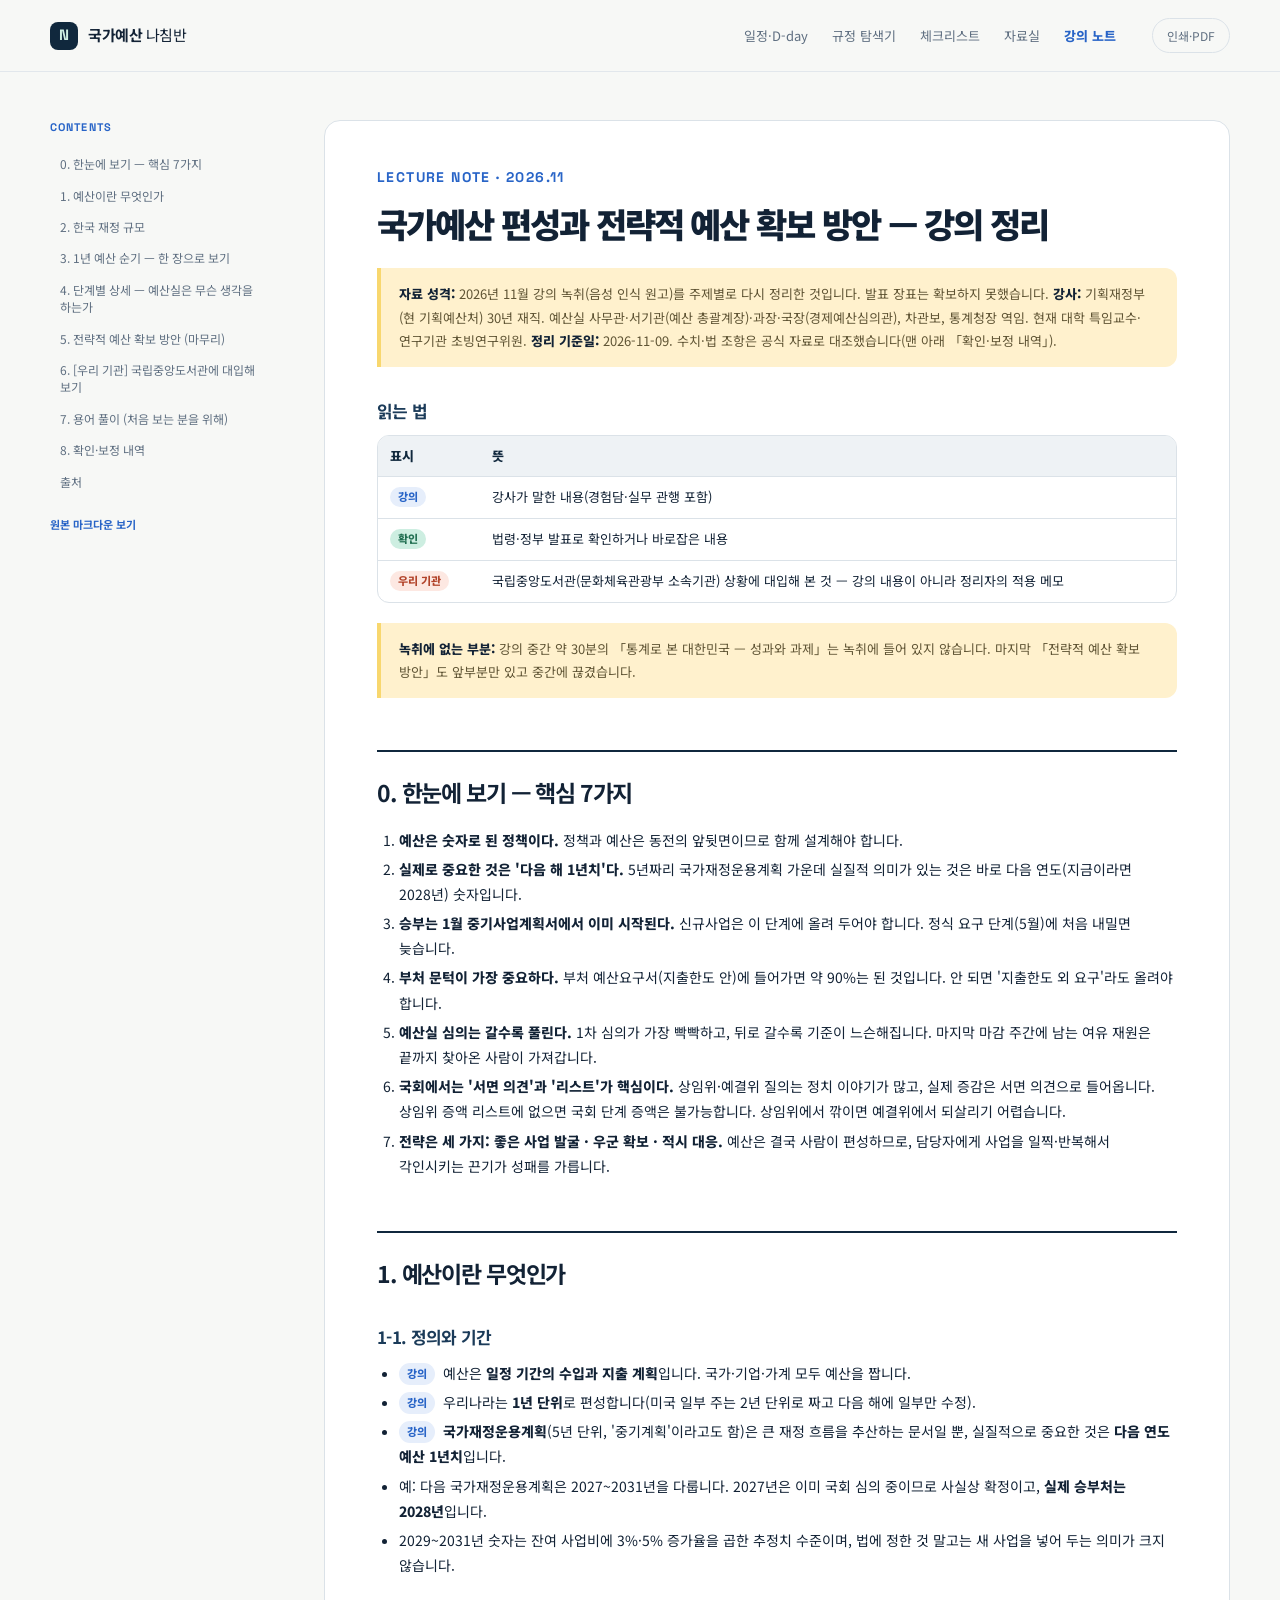
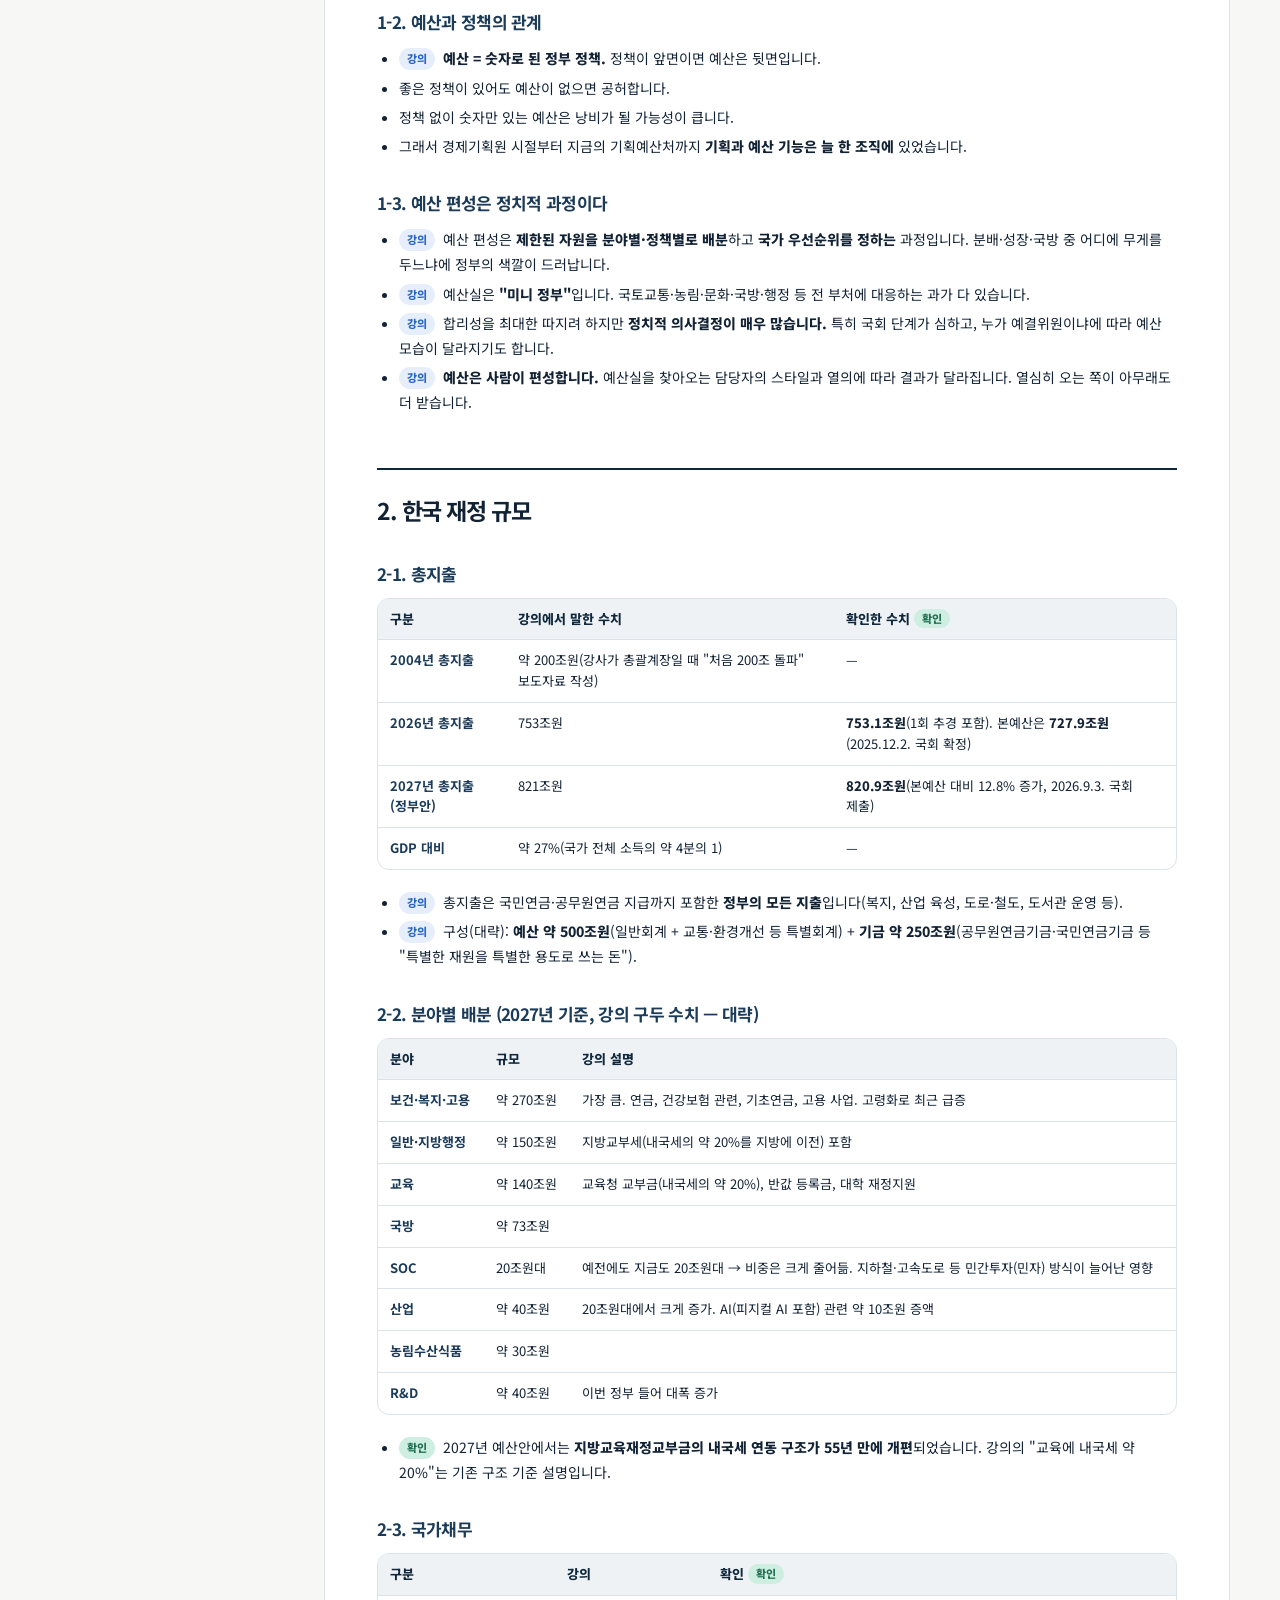
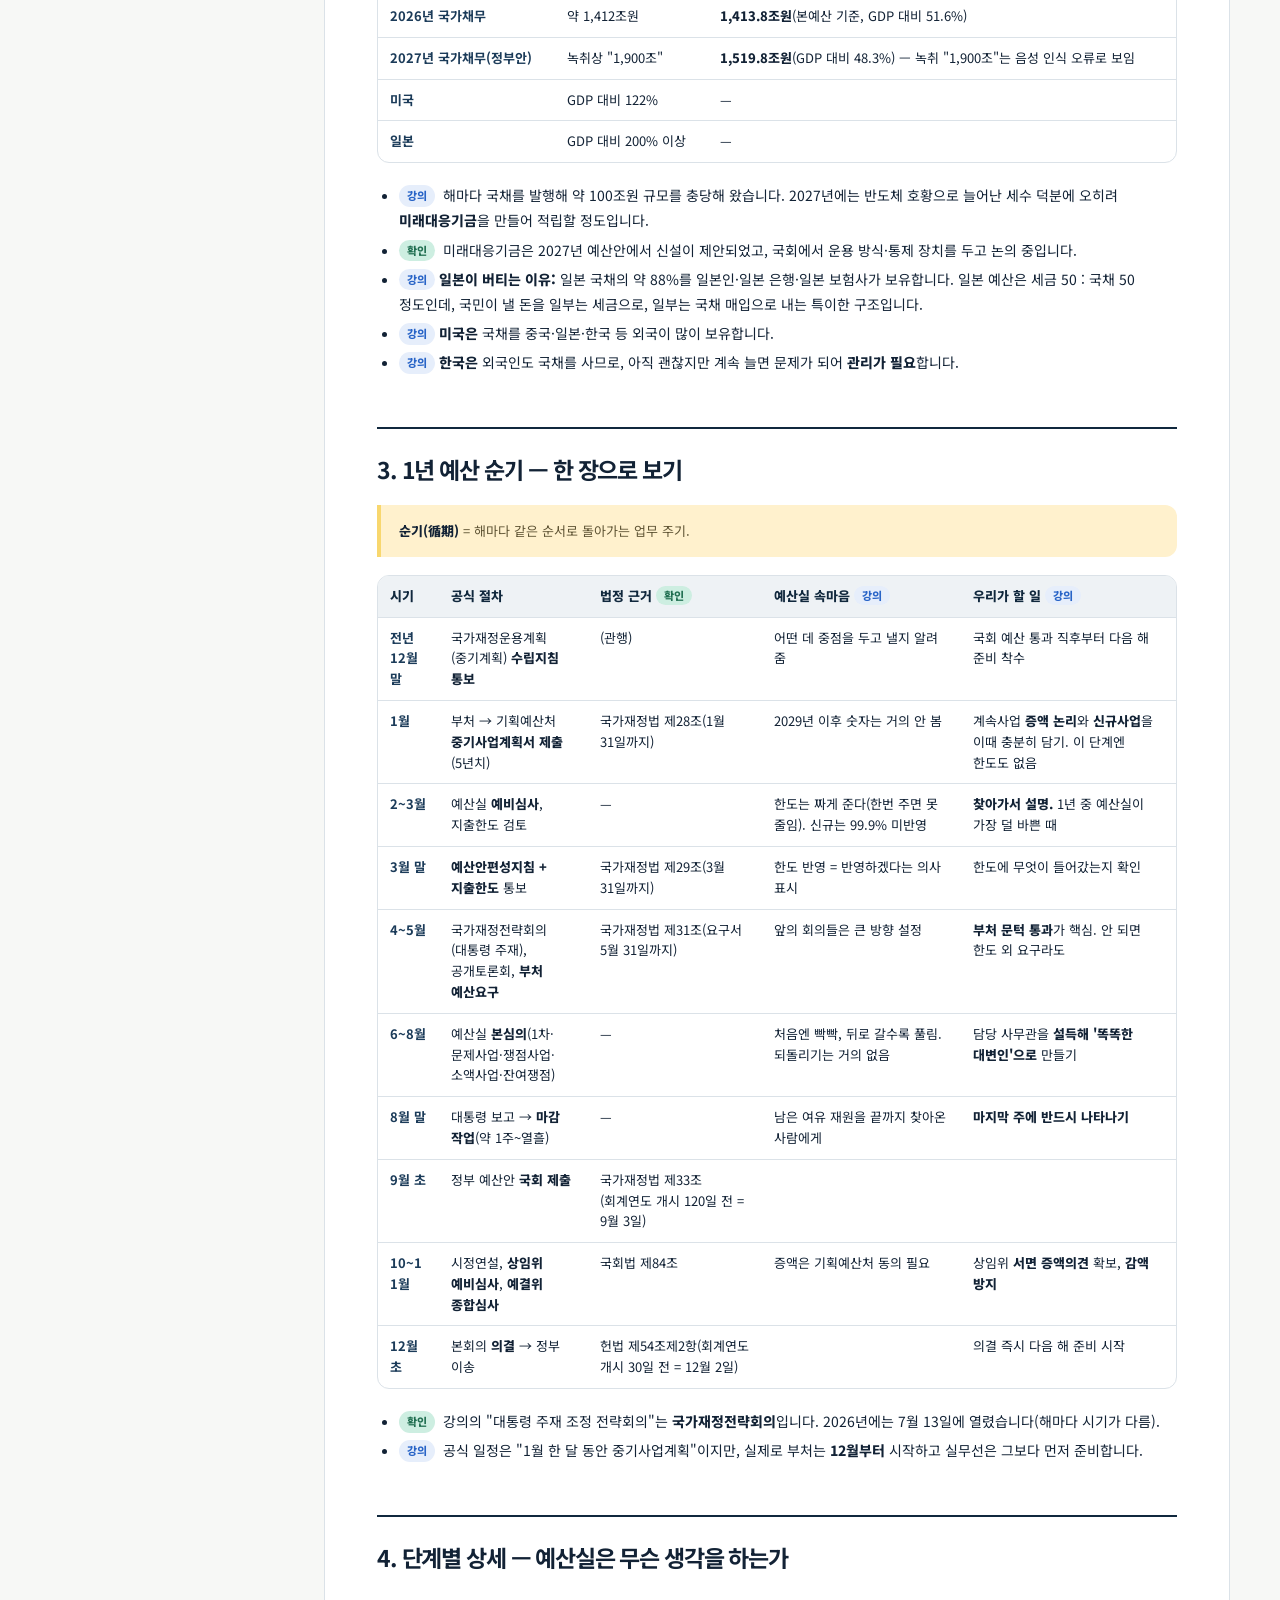
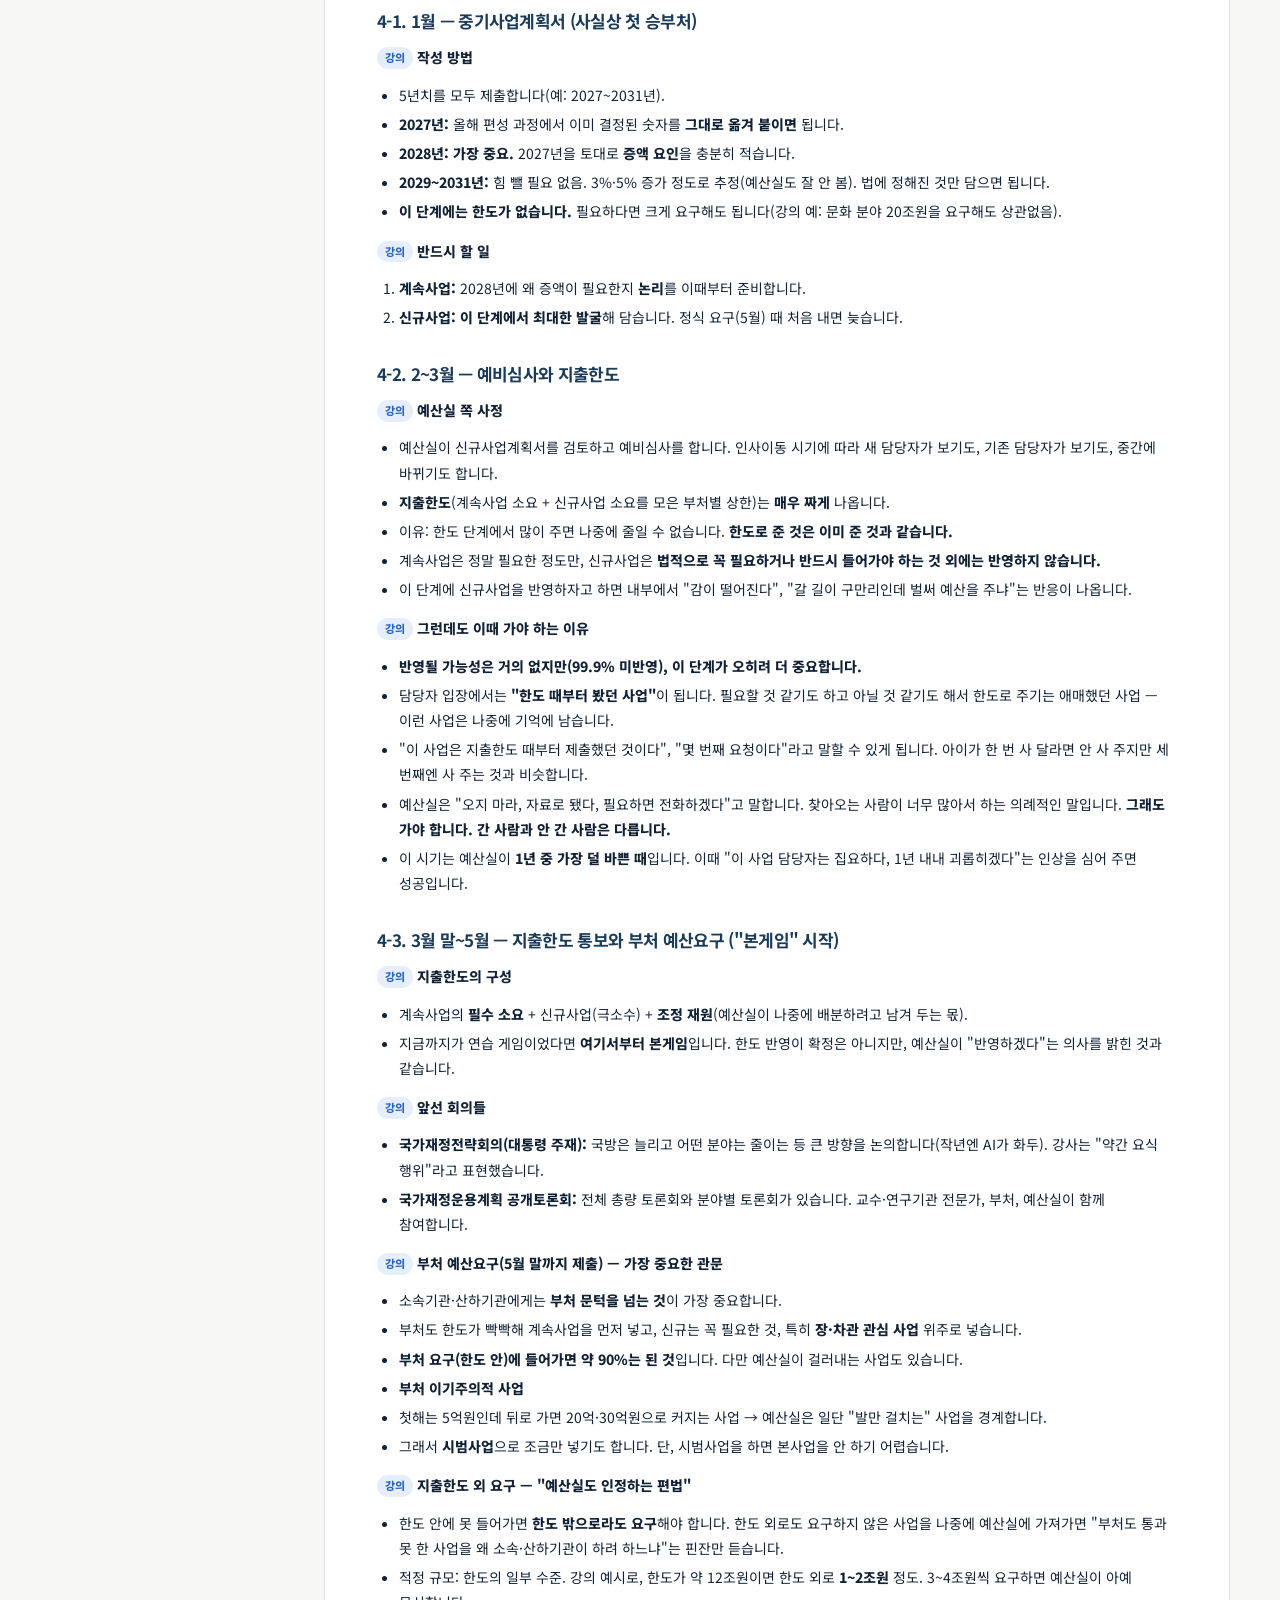
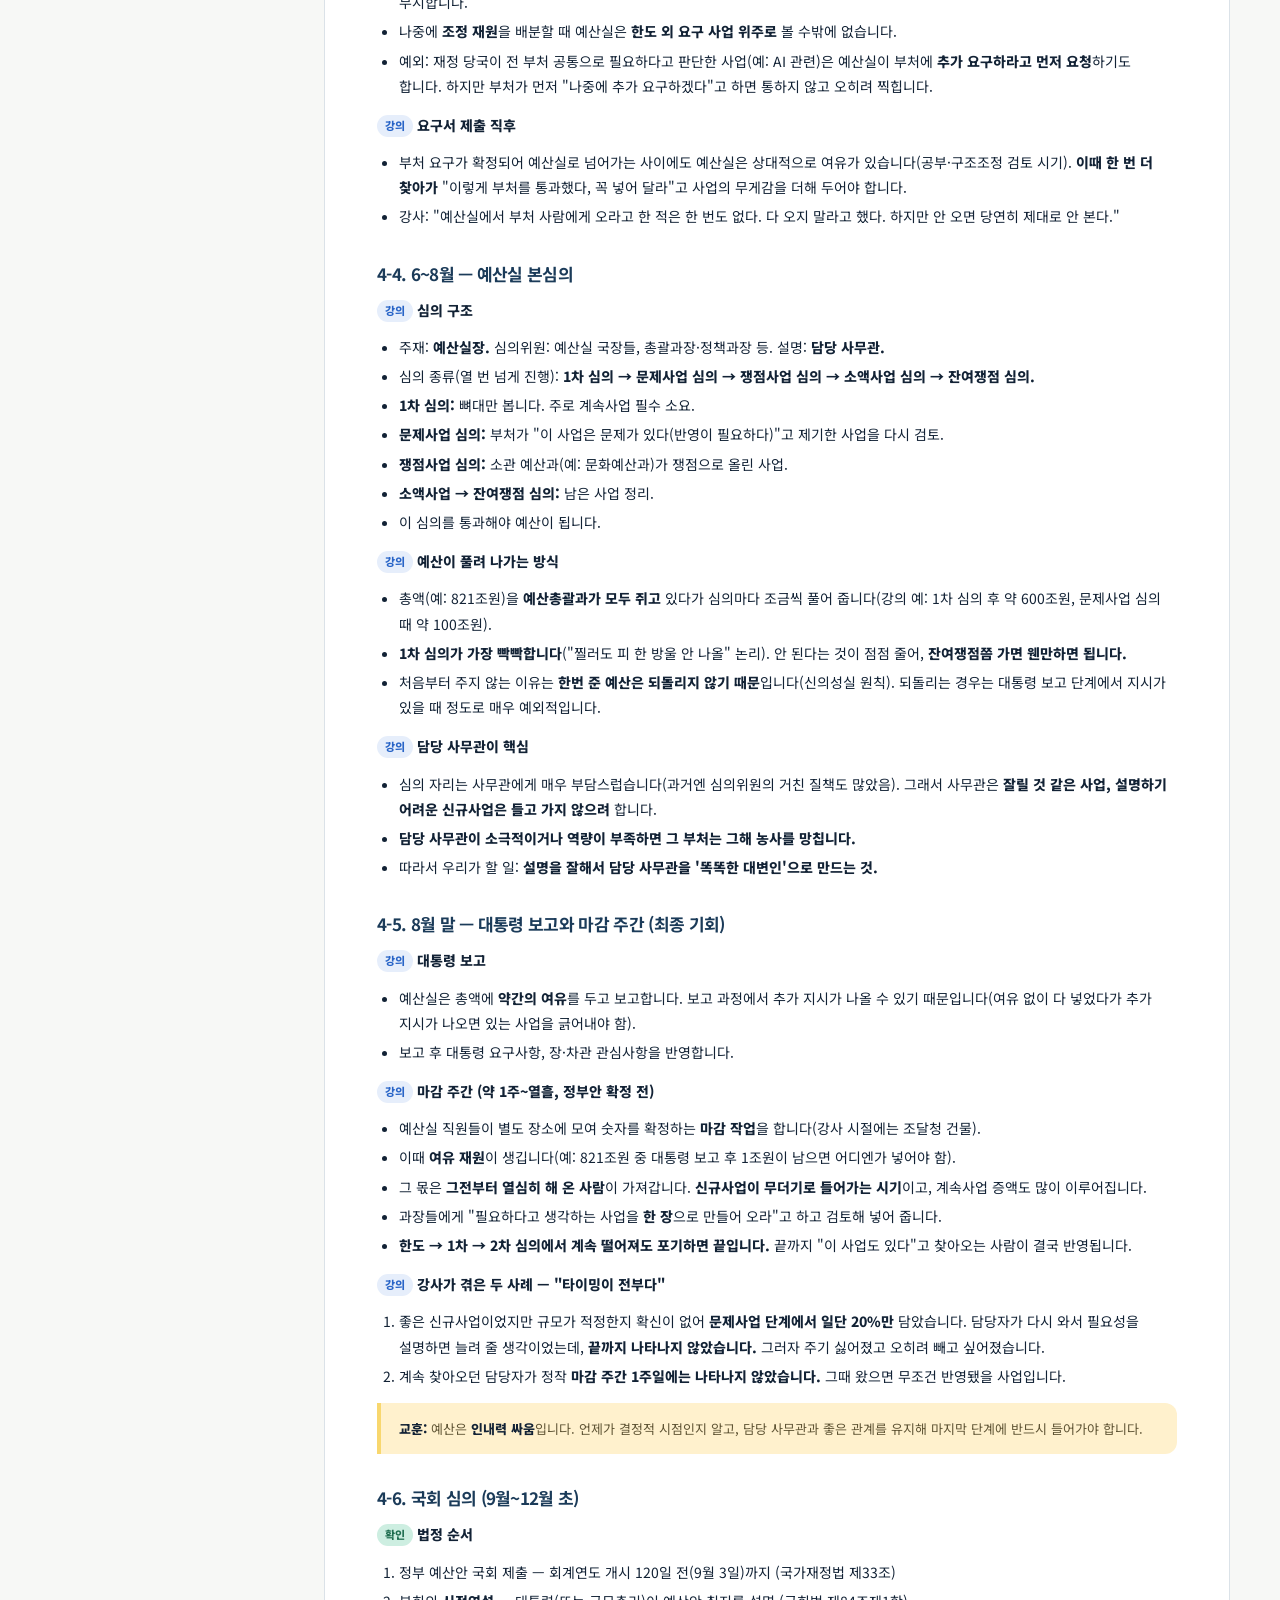
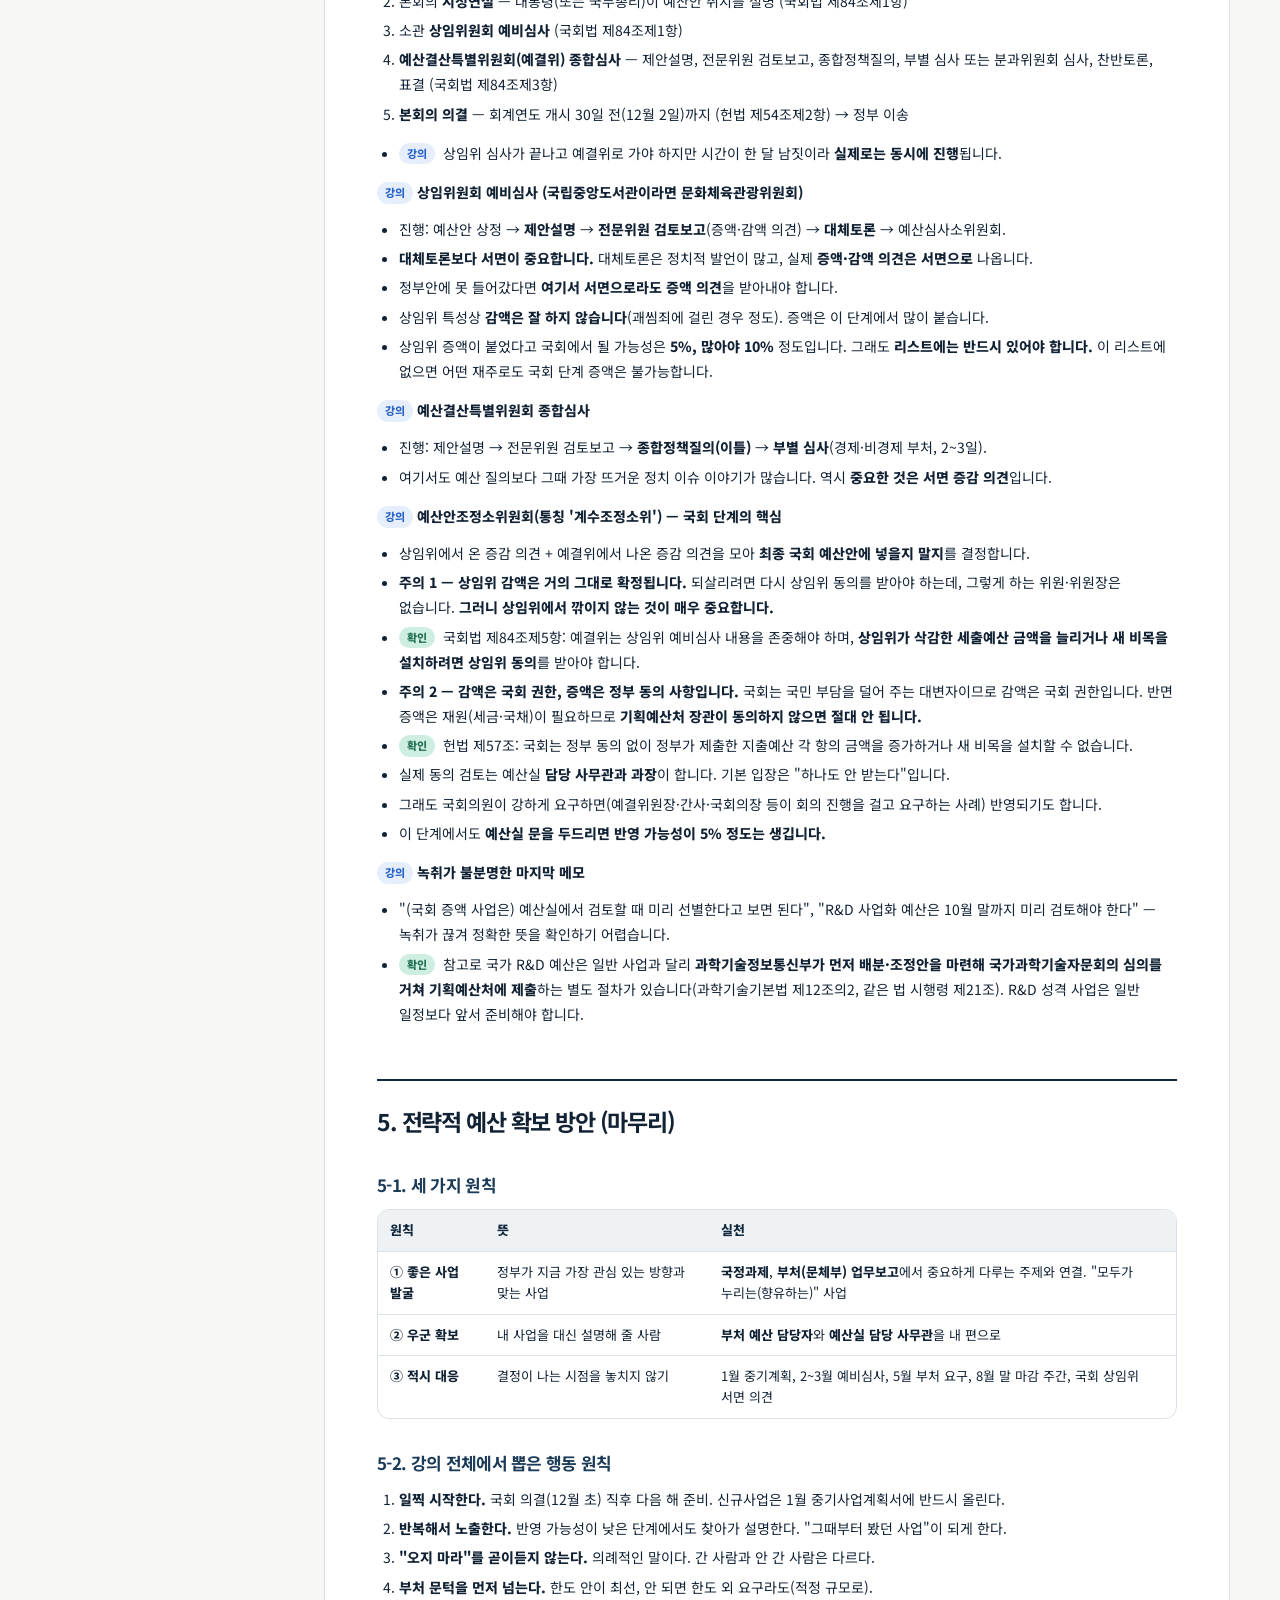
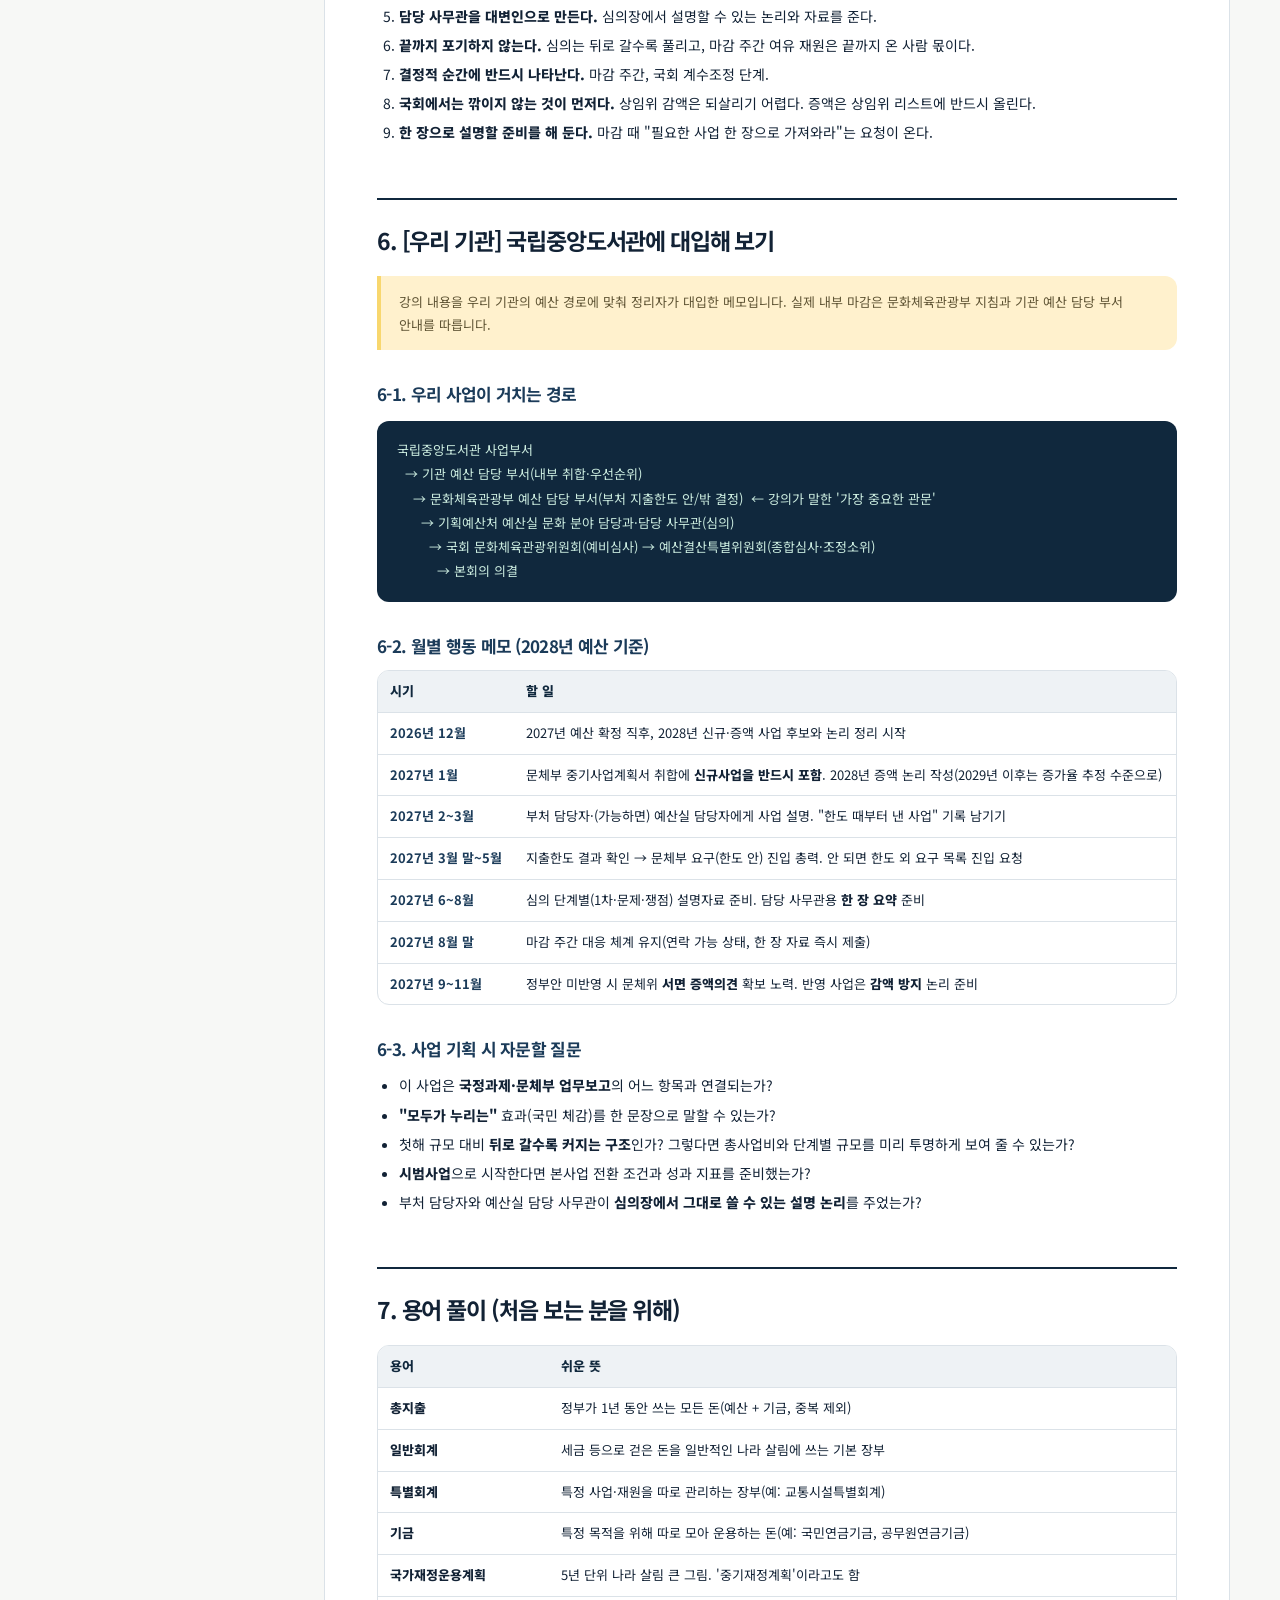
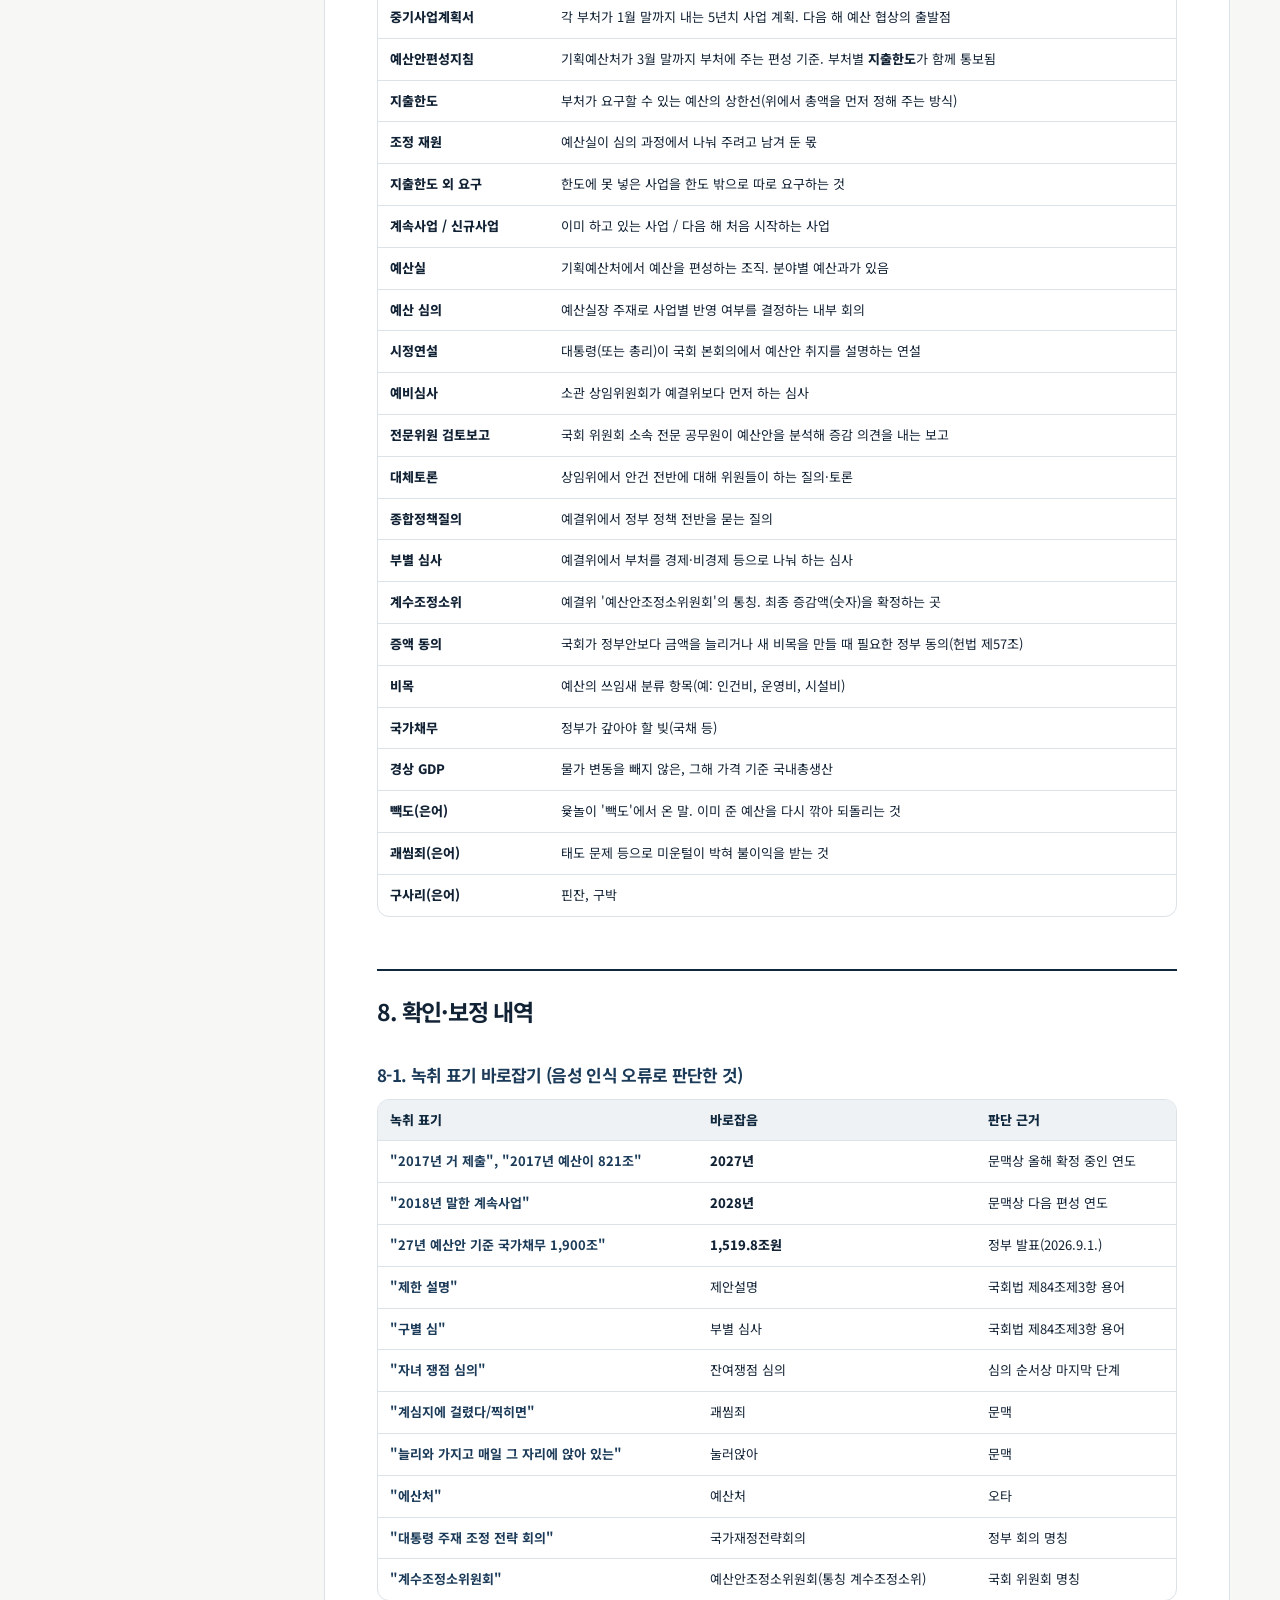
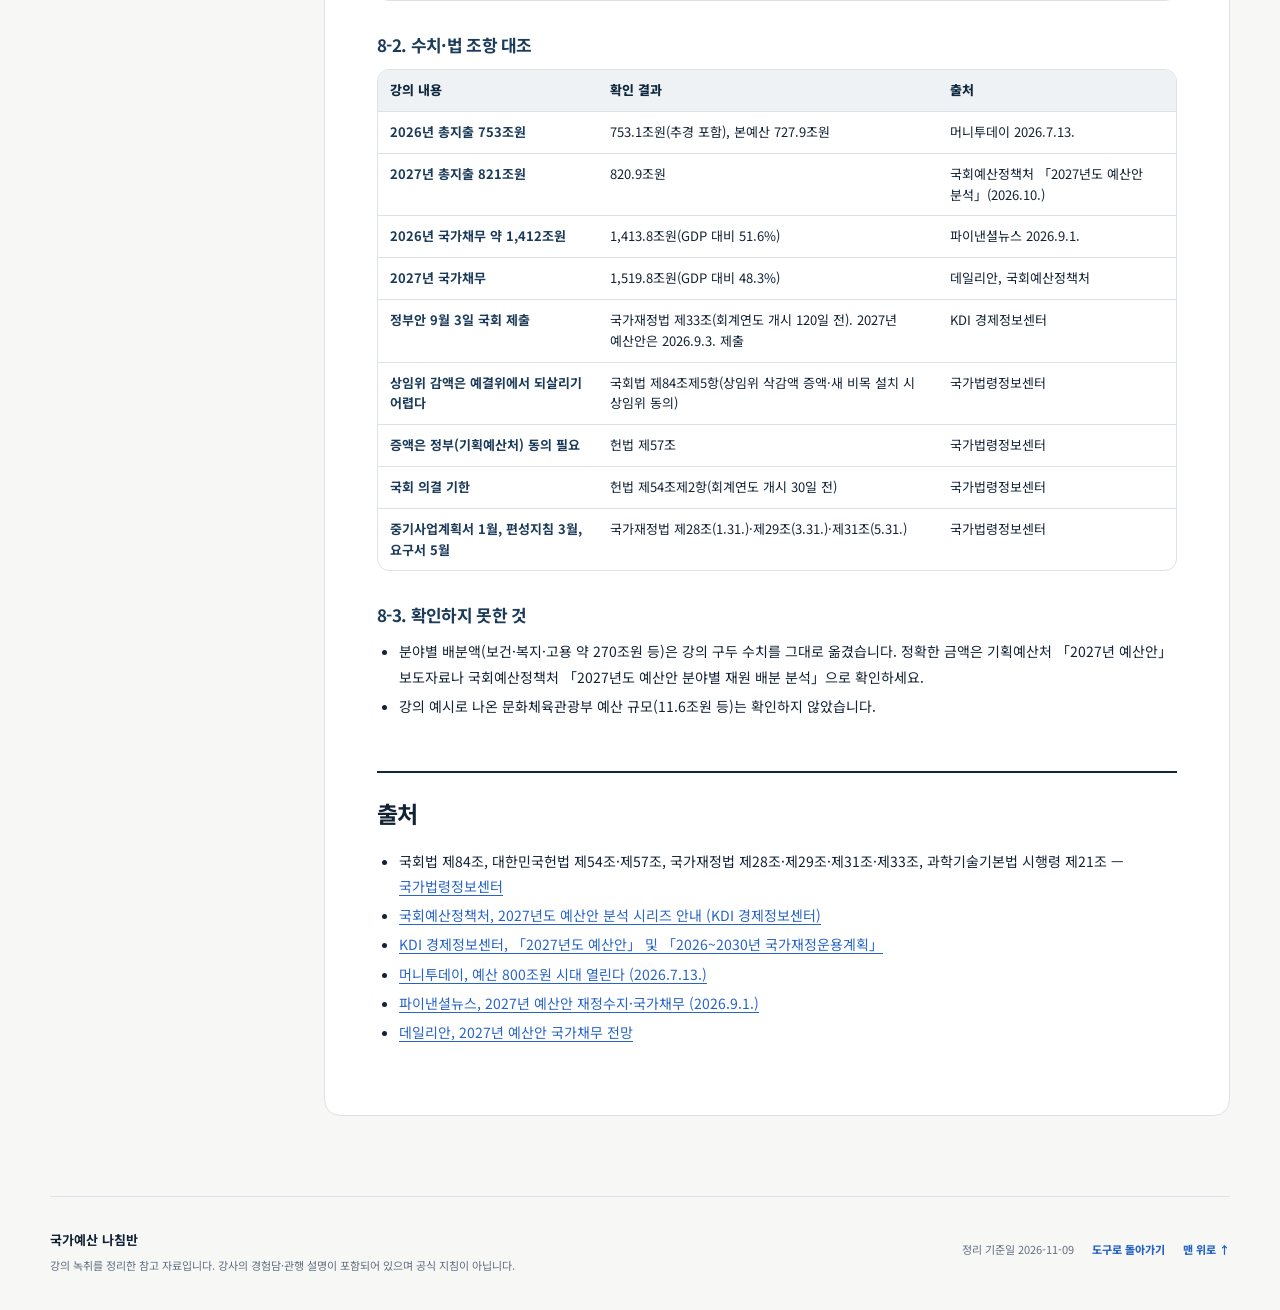
==== lecture.html @ ab5c7911 "강의 노트 추가: 국가예산 편성과 전략적 예산 확보 방안 (2026.11.) - docs/lectures/2026-11-budget-strategy.md: 강의 녹취를 주제별로 정" ====
<!doctype html>
<html lang="ko">
  <head>
    <meta charset="UTF-8" />
    <meta name="viewport" content="width=device-width, initial-scale=1.0" />
    <meta name="description" content="강의 정리 — 국가예산 편성과 전략적 예산 확보 방안 (국가예산 나침반)" />
    <title>강의 노트 · 국가예산 편성과 전략적 예산 확보 방안 — 국가예산 나침반</title>
    <link rel="preconnect" href="https://fonts.googleapis.com" />
    <link rel="preconnect" href="https://fonts.gstatic.com" crossorigin />
    <link rel="stylesheet" href="https://fonts.googleapis.com/css2?family=Noto+Sans+KR:wght@400;500;700;800;900&family=Space+Grotesk:wght@500;700&display=swap" />
    <link rel="stylesheet" href="styles.css" />
  </head>
  <body class="lecture-page">
    <span id="top"></span>
    <a class="skip-link" href="#main">본문 바로가기</a>
    <header class="topbar">
      <a class="brand" href="index.html" aria-label="국가예산 나침반 처음으로"><span class="brand-mark" aria-hidden="true">N</span><span><strong>국가예산</strong> 나침반</span></a>
      <nav class="topnav" aria-label="주요 메뉴">
        <a href="index.html#calendar">일정·D-day</a>
        <a href="index.html#finder">규정 탐색기</a>
        <a href="index.html#checklist-section">체크리스트</a>
        <a href="index.html#library">자료실</a>
        <a href="lecture.html" aria-current="page">강의 노트</a>
      </nav>
      <button class="ghost-button" type="button" onclick="window.print()">인쇄·PDF</button>
    </header>

    <main id="main" class="section-shell lecture-layout">
      <aside class="lecture-toc" aria-label="목차">
        <p class="eyebrow">CONTENTS</p>
        <div class="toc">
<ul>
<li><a href="#0-7">0. 한눈에 보기 — 핵심 7가지</a></li>
<li><a href="#1">1. 예산이란 무엇인가</a></li>
<li><a href="#2">2. 한국 재정 규모</a></li>
<li><a href="#3-1">3. 1년 예산 순기 — 한 장으로 보기</a></li>
<li><a href="#4">4. 단계별 상세 — 예산실은 무슨 생각을 하는가</a></li>
<li><a href="#5">5. 전략적 예산 확보 방안 (마무리)</a></li>
<li><a href="#6">6. [우리 기관] 국립중앙도서관에 대입해 보기</a></li>
<li><a href="#7">7. 용어 풀이 (처음 보는 분을 위해)</a></li>
<li><a href="#8">8. 확인·보정 내역</a></li>
<li><a href="#_3">출처</a></li>
</ul>
</div>

        <a class="text-link" href="docs/lectures/2026-11-budget-strategy.md">원본 마크다운 보기</a>
      </aside>
      <article class="lecture-body">
        <p class="eyebrow">LECTURE NOTE · 2026.11</p>
        <h1 id="_1">국가예산 편성과 전략적 예산 확보 방안 — 강의 정리</h1>
<blockquote>
<p><strong>자료 성격:</strong> 2026년 11월 강의 녹취(음성 인식 원고)를 주제별로 다시 정리한 것입니다. 발표 장표는 확보하지 못했습니다.
<strong>강사:</strong> 기획재정부(현 기획예산처) 30년 재직. 예산실 사무관·서기관(예산 총괄계장)·과장·국장(경제예산심의관), 차관보, 통계청장 역임. 현재 대학 특임교수·연구기관 초빙연구위원.
<strong>정리 기준일:</strong> 2026-11-09. 수치·법 조항은 공식 자료로 대조했습니다(맨 아래 「확인·보정 내역」).</p>
</blockquote>
<h3 id="_2">읽는 법</h3>
<div class="table-wrap"><table>
<thead>
<tr>
<th>표시</th>
<th>뜻</th>
</tr>
</thead>
<tbody>
<tr>
<td><span class="badge b-lec">강의</span></td>
<td>강사가 말한 내용(경험담·실무 관행 포함)</td>
</tr>
<tr>
<td><span class="badge b-chk">확인</span></td>
<td>법령·정부 발표로 확인하거나 바로잡은 내용</td>
</tr>
<tr>
<td><span class="badge b-org">우리 기관</span></td>
<td>국립중앙도서관(문화체육관광부 소속기관) 상황에 대입해 본 것 — 강의 내용이 아니라 정리자의 적용 메모</td>
</tr>
</tbody>
</table></div>
<blockquote>
<p><strong>녹취에 없는 부분:</strong> 강의 중간 약 30분의 「통계로 본 대한민국 — 성과와 과제」는 녹취에 들어 있지 않습니다. 마지막 「전략적 예산 확보 방안」도 앞부분만 있고 중간에 끊겼습니다.</p>
</blockquote>
<hr />
<h2 id="0-7">0. 한눈에 보기 — 핵심 7가지</h2>
<ol>
<li><strong>예산은 숫자로 된 정책이다.</strong> 정책과 예산은 동전의 앞뒷면이므로 함께 설계해야 합니다.</li>
<li><strong>실제로 중요한 것은 '다음 해 1년치'다.</strong> 5년짜리 국가재정운용계획 가운데 실질적 의미가 있는 것은 바로 다음 연도(지금이라면 2028년) 숫자입니다.</li>
<li><strong>승부는 1월 중기사업계획서에서 이미 시작된다.</strong> 신규사업은 이 단계에 올려 두어야 합니다. 정식 요구 단계(5월)에 처음 내밀면 늦습니다.</li>
<li><strong>부처 문턱이 가장 중요하다.</strong> 부처 예산요구서(지출한도 안)에 들어가면 약 90%는 된 것입니다. 안 되면 '지출한도 외 요구'라도 올려야 합니다.</li>
<li><strong>예산실 심의는 갈수록 풀린다.</strong> 1차 심의가 가장 빡빡하고, 뒤로 갈수록 기준이 느슨해집니다. 마지막 마감 주간에 남는 여유 재원은 끝까지 찾아온 사람이 가져갑니다.</li>
<li><strong>국회에서는 '서면 의견'과 '리스트'가 핵심이다.</strong> 상임위·예결위 질의는 정치 이야기가 많고, 실제 증감은 서면 의견으로 들어옵니다. 상임위 증액 리스트에 없으면 국회 단계 증액은 불가능합니다. 상임위에서 깎이면 예결위에서 되살리기 어렵습니다.</li>
<li><strong>전략은 세 가지: 좋은 사업 발굴 · 우군 확보 · 적시 대응.</strong> 예산은 결국 사람이 편성하므로, 담당자에게 사업을 일찍·반복해서 각인시키는 끈기가 성패를 가릅니다.</li>
</ol>
<hr />
<h2 id="1">1. 예산이란 무엇인가</h2>
<h3 id="1-1">1-1. 정의와 기간</h3>
<ul>
<li><span class="badge b-lec">강의</span> 예산은 <strong>일정 기간의 수입과 지출 계획</strong>입니다. 국가·기업·가계 모두 예산을 짭니다.</li>
<li><span class="badge b-lec">강의</span> 우리나라는 <strong>1년 단위</strong>로 편성합니다(미국 일부 주는 2년 단위로 짜고 다음 해에 일부만 수정).</li>
<li><span class="badge b-lec">강의</span> <strong>국가재정운용계획</strong>(5년 단위, '중기계획'이라고도 함)은 큰 재정 흐름을 추산하는 문서일 뿐, 실질적으로 중요한 것은 <strong>다음 연도 예산 1년치</strong>입니다.</li>
<li>예: 다음 국가재정운용계획은 2027~2031년을 다룹니다. 2027년은 이미 국회 심의 중이므로 사실상 확정이고, <strong>실제 승부처는 2028년</strong>입니다.</li>
<li>2029~2031년 숫자는 잔여 사업비에 3%·5% 증가율을 곱한 추정치 수준이며, 법에 정한 것 말고는 새 사업을 넣어 두는 의미가 크지 않습니다.</li>
</ul>
<h3 id="1-2">1-2. 예산과 정책의 관계</h3>
<ul>
<li><span class="badge b-lec">강의</span> <strong>예산 = 숫자로 된 정부 정책.</strong> 정책이 앞면이면 예산은 뒷면입니다.</li>
<li>좋은 정책이 있어도 예산이 없으면 공허합니다.</li>
<li>정책 없이 숫자만 있는 예산은 낭비가 될 가능성이 큽니다.</li>
<li>그래서 경제기획원 시절부터 지금의 기획예산처까지 <strong>기획과 예산 기능은 늘 한 조직에</strong> 있었습니다.</li>
</ul>
<h3 id="1-3">1-3. 예산 편성은 정치적 과정이다</h3>
<ul>
<li><span class="badge b-lec">강의</span> 예산 편성은 <strong>제한된 자원을 분야별·정책별로 배분</strong>하고 <strong>국가 우선순위를 정하는</strong> 과정입니다. 분배·성장·국방 중 어디에 무게를 두느냐에 정부의 색깔이 드러납니다.</li>
<li><span class="badge b-lec">강의</span> 예산실은 <strong>"미니 정부"</strong>입니다. 국토교통·농림·문화·국방·행정 등 전 부처에 대응하는 과가 다 있습니다.</li>
<li><span class="badge b-lec">강의</span> 합리성을 최대한 따지려 하지만 <strong>정치적 의사결정이 매우 많습니다.</strong> 특히 국회 단계가 심하고, 누가 예결위원이냐에 따라 예산 모습이 달라지기도 합니다.</li>
<li><span class="badge b-lec">강의</span> <strong>예산은 사람이 편성합니다.</strong> 예산실을 찾아오는 담당자의 스타일과 열의에 따라 결과가 달라집니다. 열심히 오는 쪽이 아무래도 더 받습니다.</li>
</ul>
<hr />
<h2 id="2">2. 한국 재정 규모</h2>
<h3 id="2-1">2-1. 총지출</h3>
<div class="table-wrap"><table>
<thead>
<tr>
<th>구분</th>
<th>강의에서 말한 수치</th>
<th>확인한 수치 <span class="badge b-chk">확인</span></th>
</tr>
</thead>
<tbody>
<tr>
<td>2004년 총지출</td>
<td>약 200조원(강사가 총괄계장일 때 "처음 200조 돌파" 보도자료 작성)</td>
<td>—</td>
</tr>
<tr>
<td>2026년 총지출</td>
<td>753조원</td>
<td><strong>753.1조원</strong>(1회 추경 포함). 본예산은 <strong>727.9조원</strong>(2025.12.2. 국회 확정)</td>
</tr>
<tr>
<td>2027년 총지출(정부안)</td>
<td>821조원</td>
<td><strong>820.9조원</strong>(본예산 대비 12.8% 증가, 2026.9.3. 국회 제출)</td>
</tr>
<tr>
<td>GDP 대비</td>
<td>약 27%(국가 전체 소득의 약 4분의 1)</td>
<td>—</td>
</tr>
</tbody>
</table></div>
<ul>
<li><span class="badge b-lec">강의</span> 총지출은 국민연금·공무원연금 지급까지 포함한 <strong>정부의 모든 지출</strong>입니다(복지, 산업 육성, 도로·철도, 도서관 운영 등).</li>
<li><span class="badge b-lec">강의</span> 구성(대략): <strong>예산 약 500조원</strong>(일반회계 + 교통·환경개선 등 특별회계) + <strong>기금 약 250조원</strong>(공무원연금기금·국민연금기금 등 "특별한 재원을 특별한 용도로 쓰는 돈").</li>
</ul>
<h3 id="2-2-2027">2-2. 분야별 배분 (2027년 기준, 강의 구두 수치 — 대략)</h3>
<div class="table-wrap"><table>
<thead>
<tr>
<th>분야</th>
<th>규모</th>
<th>강의 설명</th>
</tr>
</thead>
<tbody>
<tr>
<td>보건·복지·고용</td>
<td>약 270조원</td>
<td>가장 큼. 연금, 건강보험 관련, 기초연금, 고용 사업. 고령화로 최근 급증</td>
</tr>
<tr>
<td>일반·지방행정</td>
<td>약 150조원</td>
<td>지방교부세(내국세의 약 20%를 지방에 이전) 포함</td>
</tr>
<tr>
<td>교육</td>
<td>약 140조원</td>
<td>교육청 교부금(내국세의 약 20%), 반값 등록금, 대학 재정지원</td>
</tr>
<tr>
<td>국방</td>
<td>약 73조원</td>
<td></td>
</tr>
<tr>
<td>SOC</td>
<td>20조원대</td>
<td>예전에도 지금도 20조원대 → 비중은 크게 줄어듦. 지하철·고속도로 등 민간투자(민자) 방식이 늘어난 영향</td>
</tr>
<tr>
<td>산업</td>
<td>약 40조원</td>
<td>20조원대에서 크게 증가. AI(피지컬 AI 포함) 관련 약 10조원 증액</td>
</tr>
<tr>
<td>농림수산식품</td>
<td>약 30조원</td>
<td></td>
</tr>
<tr>
<td>R&amp;D</td>
<td>약 40조원</td>
<td>이번 정부 들어 대폭 증가</td>
</tr>
</tbody>
</table></div>
<ul>
<li><span class="badge b-chk">확인</span> 2027년 예산안에서는 <strong>지방교육재정교부금의 내국세 연동 구조가 55년 만에 개편</strong>되었습니다. 강의의 "교육에 내국세 약 20%"는 기존 구조 기준 설명입니다.</li>
</ul>
<h3 id="2-3">2-3. 국가채무</h3>
<div class="table-wrap"><table>
<thead>
<tr>
<th>구분</th>
<th>강의</th>
<th>확인 <span class="badge b-chk">확인</span></th>
</tr>
</thead>
<tbody>
<tr>
<td>2026년 국가채무</td>
<td>약 1,412조원</td>
<td><strong>1,413.8조원</strong>(본예산 기준, GDP 대비 51.6%)</td>
</tr>
<tr>
<td>2027년 국가채무(정부안)</td>
<td>녹취상 "1,900조"</td>
<td><strong>1,519.8조원</strong>(GDP 대비 48.3%) — 녹취 "1,900조"는 음성 인식 오류로 보임</td>
</tr>
<tr>
<td>미국</td>
<td>GDP 대비 122%</td>
<td>—</td>
</tr>
<tr>
<td>일본</td>
<td>GDP 대비 200% 이상</td>
<td>—</td>
</tr>
</tbody>
</table></div>
<ul>
<li><span class="badge b-lec">강의</span> 해마다 국채를 발행해 약 100조원 규모를 충당해 왔습니다. 2027년에는 반도체 호황으로 늘어난 세수 덕분에 오히려 <strong>미래대응기금</strong>을 만들어 적립할 정도입니다.</li>
<li><span class="badge b-chk">확인</span> 미래대응기금은 2027년 예산안에서 신설이 제안되었고, 국회에서 운용 방식·통제 장치를 두고 논의 중입니다.</li>
<li><span class="badge b-lec">강의</span><strong>일본이 버티는 이유:</strong> 일본 국채의 약 88%를 일본인·일본 은행·일본 보험사가 보유합니다. 일본 예산은 세금 50 : 국채 50 정도인데, 국민이 낼 돈을 일부는 세금으로, 일부는 국채 매입으로 내는 특이한 구조입니다.</li>
<li><span class="badge b-lec">강의</span><strong>미국은</strong> 국채를 중국·일본·한국 등 외국이 많이 보유합니다.</li>
<li><span class="badge b-lec">강의</span><strong>한국은</strong> 외국인도 국채를 사므로, 아직 괜찮지만 계속 늘면 문제가 되어 <strong>관리가 필요</strong>합니다.</li>
</ul>
<hr />
<h2 id="3-1">3. 1년 예산 순기 — 한 장으로 보기</h2>
<blockquote>
<p><strong>순기(循期)</strong> = 해마다 같은 순서로 돌아가는 업무 주기.</p>
</blockquote>
<div class="table-wrap"><table>
<thead>
<tr>
<th>시기</th>
<th>공식 절차</th>
<th>법정 근거 <span class="badge b-chk">확인</span></th>
<th>예산실 속마음 <span class="badge b-lec">강의</span></th>
<th>우리가 할 일 <span class="badge b-lec">강의</span></th>
</tr>
</thead>
<tbody>
<tr>
<td>전년 12월 말</td>
<td>국가재정운용계획(중기계획) <strong>수립지침 통보</strong></td>
<td>(관행)</td>
<td>어떤 데 중점을 두고 낼지 알려 줌</td>
<td>국회 예산 통과 직후부터 다음 해 준비 착수</td>
</tr>
<tr>
<td>1월</td>
<td>부처 → 기획예산처 <strong>중기사업계획서 제출</strong>(5년치)</td>
<td>국가재정법 제28조(1월 31일까지)</td>
<td>2029년 이후 숫자는 거의 안 봄</td>
<td>계속사업 <strong>증액 논리</strong>와 <strong>신규사업</strong>을 이때 충분히 담기. 이 단계엔 한도도 없음</td>
</tr>
<tr>
<td>2~3월</td>
<td>예산실 <strong>예비심사</strong>, 지출한도 검토</td>
<td>—</td>
<td>한도는 짜게 준다(한번 주면 못 줄임). 신규는 99.9% 미반영</td>
<td><strong>찾아가서 설명.</strong> 1년 중 예산실이 가장 덜 바쁜 때</td>
</tr>
<tr>
<td>3월 말</td>
<td><strong>예산안편성지침 + 지출한도</strong> 통보</td>
<td>국가재정법 제29조(3월 31일까지)</td>
<td>한도 반영 = 반영하겠다는 의사 표시</td>
<td>한도에 무엇이 들어갔는지 확인</td>
</tr>
<tr>
<td>4~5월</td>
<td>국가재정전략회의(대통령 주재), 공개토론회, <strong>부처 예산요구</strong></td>
<td>국가재정법 제31조(요구서 5월 31일까지)</td>
<td>앞의 회의들은 큰 방향 설정</td>
<td><strong>부처 문턱 통과</strong>가 핵심. 안 되면 한도 외 요구라도</td>
</tr>
<tr>
<td>6~8월</td>
<td>예산실 <strong>본심의</strong>(1차·문제사업·쟁점사업·소액사업·잔여쟁점)</td>
<td>—</td>
<td>처음엔 빡빡, 뒤로 갈수록 풀림. 되돌리기는 거의 없음</td>
<td>담당 사무관을 <strong>설득해 '똑똑한 대변인'으로</strong> 만들기</td>
</tr>
<tr>
<td>8월 말</td>
<td>대통령 보고 → <strong>마감 작업</strong>(약 1주~열흘)</td>
<td>—</td>
<td>남은 여유 재원을 끝까지 찾아온 사람에게</td>
<td><strong>마지막 주에 반드시 나타나기</strong></td>
</tr>
<tr>
<td>9월 초</td>
<td>정부 예산안 <strong>국회 제출</strong></td>
<td>국가재정법 제33조(회계연도 개시 120일 전 = 9월 3일)</td>
<td></td>
<td></td>
</tr>
<tr>
<td>10~11월</td>
<td>시정연설, <strong>상임위 예비심사</strong>, <strong>예결위 종합심사</strong></td>
<td>국회법 제84조</td>
<td>증액은 기획예산처 동의 필요</td>
<td>상임위 <strong>서면 증액의견</strong> 확보, <strong>감액 방지</strong></td>
</tr>
<tr>
<td>12월 초</td>
<td>본회의 <strong>의결</strong> → 정부 이송</td>
<td>헌법 제54조제2항(회계연도 개시 30일 전 = 12월 2일)</td>
<td></td>
<td>의결 즉시 다음 해 준비 시작</td>
</tr>
</tbody>
</table></div>
<ul>
<li><span class="badge b-chk">확인</span> 강의의 "대통령 주재 조정 전략회의"는 <strong>국가재정전략회의</strong>입니다. 2026년에는 7월 13일에 열렸습니다(해마다 시기가 다름).</li>
<li><span class="badge b-lec">강의</span> 공식 일정은 "1월 한 달 동안 중기사업계획"이지만, 실제로 부처는 <strong>12월부터</strong> 시작하고 실무선은 그보다 먼저 준비합니다.</li>
</ul>
<hr />
<h2 id="4">4. 단계별 상세 — 예산실은 무슨 생각을 하는가</h2>
<h3 id="4-1-1">4-1. 1월 — 중기사업계획서 (사실상 첫 승부처)</h3>
<p><span class="badge b-lec">강의</span><strong>작성 방법</strong></p>
<ul>
<li>5년치를 모두 제출합니다(예: 2027~2031년).</li>
<li><strong>2027년:</strong> 올해 편성 과정에서 이미 결정된 숫자를 <strong>그대로 옮겨 붙이면</strong> 됩니다.</li>
<li><strong>2028년:</strong> <strong>가장 중요.</strong> 2027년을 토대로 <strong>증액 요인</strong>을 충분히 적습니다.</li>
<li><strong>2029~2031년:</strong> 힘 뺄 필요 없음. 3%·5% 증가 정도로 추정(예산실도 잘 안 봄). 법에 정해진 것만 담으면 됩니다.</li>
<li><strong>이 단계에는 한도가 없습니다.</strong> 필요하다면 크게 요구해도 됩니다(강의 예: 문화 분야 20조원을 요구해도 상관없음).</li>
</ul>
<p><span class="badge b-lec">강의</span><strong>반드시 할 일</strong></p>
<ol>
<li><strong>계속사업:</strong> 2028년에 왜 증액이 필요한지 <strong>논리</strong>를 이때부터 준비합니다.</li>
<li><strong>신규사업:</strong> <strong>이 단계에서 최대한 발굴</strong>해 담습니다. 정식 요구(5월) 때 처음 내면 늦습니다.</li>
</ol>
<h3 id="4-2-23">4-2. 2~3월 — 예비심사와 지출한도</h3>
<p><span class="badge b-lec">강의</span><strong>예산실 쪽 사정</strong></p>
<ul>
<li>예산실이 신규사업계획서를 검토하고 예비심사를 합니다. 인사이동 시기에 따라 새 담당자가 보기도, 기존 담당자가 보기도, 중간에 바뀌기도 합니다.</li>
<li><strong>지출한도</strong>(계속사업 소요 + 신규사업 소요를 모은 부처별 상한)는 <strong>매우 짜게</strong> 나옵니다.</li>
<li>이유: 한도 단계에서 많이 주면 나중에 줄일 수 없습니다. <strong>한도로 준 것은 이미 준 것과 같습니다.</strong></li>
<li>계속사업은 정말 필요한 정도만, 신규사업은 <strong>법적으로 꼭 필요하거나 반드시 들어가야 하는 것 외에는 반영하지 않습니다.</strong></li>
<li>이 단계에 신규사업을 반영하자고 하면 내부에서 "감이 떨어진다", "갈 길이 구만리인데 벌써 예산을 주냐"는 반응이 나옵니다.</li>
</ul>
<p><span class="badge b-lec">강의</span><strong>그런데도 이때 가야 하는 이유</strong></p>
<ul>
<li><strong>반영될 가능성은 거의 없지만(99.9% 미반영), 이 단계가 오히려 더 중요합니다.</strong></li>
<li>담당자 입장에서는 <strong>"한도 때부터 봤던 사업"</strong>이 됩니다. 필요할 것 같기도 하고 아닐 것 같기도 해서 한도로 주기는 애매했던 사업 — 이런 사업은 나중에 기억에 남습니다.</li>
<li>"이 사업은 지출한도 때부터 제출했던 것이다", "몇 번째 요청이다"라고 말할 수 있게 됩니다. 아이가 한 번 사 달라면 안 사 주지만 세 번째엔 사 주는 것과 비슷합니다.</li>
<li>예산실은 "오지 마라, 자료로 됐다, 필요하면 전화하겠다"고 말합니다. 찾아오는 사람이 너무 많아서 하는 의례적인 말입니다. <strong>그래도 가야 합니다. 간 사람과 안 간 사람은 다릅니다.</strong></li>
<li>이 시기는 예산실이 <strong>1년 중 가장 덜 바쁜 때</strong>입니다. 이때 "이 사업 담당자는 집요하다, 1년 내내 괴롭히겠다"는 인상을 심어 주면 성공입니다.</li>
</ul>
<h3 id="4-3-3-5">4-3. 3월 말~5월 — 지출한도 통보와 부처 예산요구 ("본게임" 시작)</h3>
<p><span class="badge b-lec">강의</span><strong>지출한도의 구성</strong></p>
<ul>
<li>계속사업의 <strong>필수 소요</strong> + 신규사업(극소수) + <strong>조정 재원</strong>(예산실이 나중에 배분하려고 남겨 두는 몫).</li>
<li>지금까지가 연습 게임이었다면 <strong>여기서부터 본게임</strong>입니다. 한도 반영이 확정은 아니지만, 예산실이 "반영하겠다"는 의사를 밝힌 것과 같습니다.</li>
</ul>
<p><span class="badge b-lec">강의</span><strong>앞선 회의들</strong></p>
<ul>
<li><strong>국가재정전략회의(대통령 주재):</strong> 국방은 늘리고 어떤 분야는 줄이는 등 큰 방향을 논의합니다(작년엔 AI가 화두). 강사는 "약간 요식 행위"라고 표현했습니다.</li>
<li><strong>국가재정운용계획 공개토론회:</strong> 전체 총량 토론회와 분야별 토론회가 있습니다. 교수·연구기관 전문가, 부처, 예산실이 함께 참여합니다.</li>
</ul>
<p><span class="badge b-lec">강의</span><strong>부처 예산요구(5월 말까지 제출) — 가장 중요한 관문</strong></p>
<ul>
<li>소속기관·산하기관에게는 <strong>부처 문턱을 넘는 것</strong>이 가장 중요합니다.</li>
<li>부처도 한도가 빡빡해 계속사업을 먼저 넣고, 신규는 꼭 필요한 것, 특히 <strong>장·차관 관심 사업</strong> 위주로 넣습니다.</li>
<li><strong>부처 요구(한도 안)에 들어가면 약 90%는 된 것</strong>입니다. 다만 예산실이 걸러내는 사업도 있습니다.</li>
<li><strong>부처 이기주의적 사업</strong></li>
<li>첫해는 5억원인데 뒤로 가면 20억·30억원으로 커지는 사업 → 예산실은 일단 "발만 걸치는" 사업을 경계합니다.</li>
<li>그래서 <strong>시범사업</strong>으로 조금만 넣기도 합니다. 단, 시범사업을 하면 본사업을 안 하기 어렵습니다.</li>
</ul>
<p><span class="badge b-lec">강의</span><strong>지출한도 외 요구 — "예산실도 인정하는 편법"</strong></p>
<ul>
<li>한도 안에 못 들어가면 <strong>한도 밖으로라도 요구</strong>해야 합니다. 한도 외로도 요구하지 않은 사업을 나중에 예산실에 가져가면 "부처도 통과 못 한 사업을 왜 소속·산하기관이 하려 하느냐"는 핀잔만 듣습니다.</li>
<li>적정 규모: 한도의 일부 수준. 강의 예시로, 한도가 약 12조원이면 한도 외로 <strong>1~2조원</strong> 정도. 3~4조원씩 요구하면 예산실이 아예 무시합니다.</li>
<li>나중에 <strong>조정 재원</strong>을 배분할 때 예산실은 <strong>한도 외 요구 사업 위주로</strong> 볼 수밖에 없습니다.</li>
<li>예외: 재정 당국이 전 부처 공통으로 필요하다고 판단한 사업(예: AI 관련)은 예산실이 부처에 <strong>추가 요구하라고 먼저 요청</strong>하기도 합니다. 하지만 부처가 먼저 "나중에 추가 요구하겠다"고 하면 통하지 않고 오히려 찍힙니다.</li>
</ul>
<p><span class="badge b-lec">강의</span><strong>요구서 제출 직후</strong></p>
<ul>
<li>부처 요구가 확정되어 예산실로 넘어가는 사이에도 예산실은 상대적으로 여유가 있습니다(공부·구조조정 검토 시기). <strong>이때 한 번 더 찾아가</strong> "이렇게 부처를 통과했다, 꼭 넣어 달라"고 사업의 무게감을 더해 두어야 합니다.</li>
<li>강사: "예산실에서 부처 사람에게 오라고 한 적은 한 번도 없다. 다 오지 말라고 했다. 하지만 안 오면 당연히 제대로 안 본다."</li>
</ul>
<h3 id="4-4-68">4-4. 6~8월 — 예산실 본심의</h3>
<p><span class="badge b-lec">강의</span><strong>심의 구조</strong></p>
<ul>
<li>주재: <strong>예산실장.</strong> 심의위원: 예산실 국장들, 총괄과장·정책과장 등. 설명: <strong>담당 사무관.</strong></li>
<li>심의 종류(열 번 넘게 진행): <strong>1차 심의 → 문제사업 심의 → 쟁점사업 심의 → 소액사업 심의 → 잔여쟁점 심의.</strong></li>
<li><strong>1차 심의:</strong> 뼈대만 봅니다. 주로 계속사업 필수 소요.</li>
<li><strong>문제사업 심의:</strong> 부처가 "이 사업은 문제가 있다(반영이 필요하다)"고 제기한 사업을 다시 검토.</li>
<li><strong>쟁점사업 심의:</strong> 소관 예산과(예: 문화예산과)가 쟁점으로 올린 사업.</li>
<li><strong>소액사업 → 잔여쟁점 심의:</strong> 남은 사업 정리.</li>
<li>이 심의를 통과해야 예산이 됩니다.</li>
</ul>
<p><span class="badge b-lec">강의</span><strong>예산이 풀려 나가는 방식</strong></p>
<ul>
<li>총액(예: 821조원)을 <strong>예산총괄과가 모두 쥐고</strong> 있다가 심의마다 조금씩 풀어 줍니다(강의 예: 1차 심의 후 약 600조원, 문제사업 심의 때 약 100조원).</li>
<li><strong>1차 심의가 가장 빡빡합니다</strong>("찔러도 피 한 방울 안 나올" 논리). 안 된다는 것이 점점 줄어, <strong>잔여쟁점쯤 가면 웬만하면 됩니다.</strong></li>
<li>처음부터 주지 않는 이유는 <strong>한번 준 예산은 되돌리지 않기 때문</strong>입니다(신의성실 원칙). 되돌리는 경우는 대통령 보고 단계에서 지시가 있을 때 정도로 매우 예외적입니다.</li>
</ul>
<p><span class="badge b-lec">강의</span><strong>담당 사무관이 핵심</strong></p>
<ul>
<li>심의 자리는 사무관에게 매우 부담스럽습니다(과거엔 심의위원의 거친 질책도 많았음). 그래서 사무관은 <strong>잘릴 것 같은 사업, 설명하기 어려운 신규사업은 들고 가지 않으려</strong> 합니다.</li>
<li><strong>담당 사무관이 소극적이거나 역량이 부족하면 그 부처는 그해 농사를 망칩니다.</strong></li>
<li>따라서 우리가 할 일: <strong>설명을 잘해서 담당 사무관을 '똑똑한 대변인'으로 만드는 것.</strong></li>
</ul>
<h3 id="4-5-8">4-5. 8월 말 — 대통령 보고와 마감 주간 (최종 기회)</h3>
<p><span class="badge b-lec">강의</span><strong>대통령 보고</strong></p>
<ul>
<li>예산실은 총액에 <strong>약간의 여유</strong>를 두고 보고합니다. 보고 과정에서 추가 지시가 나올 수 있기 때문입니다(여유 없이 다 넣었다가 추가 지시가 나오면 있는 사업을 긁어내야 함).</li>
<li>보고 후 대통령 요구사항, 장·차관 관심사항을 반영합니다.</li>
</ul>
<p><span class="badge b-lec">강의</span><strong>마감 주간 (약 1주~열흘, 정부안 확정 전)</strong></p>
<ul>
<li>예산실 직원들이 별도 장소에 모여 숫자를 확정하는 <strong>마감 작업</strong>을 합니다(강사 시절에는 조달청 건물).</li>
<li>이때 <strong>여유 재원</strong>이 생깁니다(예: 821조원 중 대통령 보고 후 1조원이 남으면 어디엔가 넣어야 함).</li>
<li>그 몫은 <strong>그전부터 열심히 해 온 사람</strong>이 가져갑니다. <strong>신규사업이 무더기로 들어가는 시기</strong>이고, 계속사업 증액도 많이 이루어집니다.</li>
<li>과장들에게 "필요하다고 생각하는 사업을 <strong>한 장</strong>으로 만들어 오라"고 하고 검토해 넣어 줍니다.</li>
<li><strong>한도 → 1차 → 2차 심의에서 계속 떨어져도 포기하면 끝입니다.</strong> 끝까지 "이 사업도 있다"고 찾아오는 사람이 결국 반영됩니다.</li>
</ul>
<p><span class="badge b-lec">강의</span><strong>강사가 겪은 두 사례 — "타이밍이 전부다"</strong></p>
<ol>
<li>좋은 신규사업이었지만 규모가 적정한지 확신이 없어 <strong>문제사업 단계에서 일단 20%만</strong> 담았습니다. 담당자가 다시 와서 필요성을 설명하면 늘려 줄 생각이었는데, <strong>끝까지 나타나지 않았습니다.</strong> 그러자 주기 싫어졌고 오히려 빼고 싶어졌습니다.</li>
<li>계속 찾아오던 담당자가 정작 <strong>마감 주간 1주일에는 나타나지 않았습니다.</strong> 그때 왔으면 무조건 반영됐을 사업입니다.</li>
</ol>
<blockquote>
<p><strong>교훈:</strong> 예산은 <strong>인내력 싸움</strong>입니다. 언제가 결정적 시점인지 알고, 담당 사무관과 좋은 관계를 유지해 마지막 단계에 반드시 들어가야 합니다.</p>
</blockquote>
<h3 id="4-6-912">4-6. 국회 심의 (9월~12월 초)</h3>
<p><span class="badge b-chk">확인</span><strong>법정 순서</strong></p>
<ol>
<li>정부 예산안 국회 제출 — 회계연도 개시 120일 전(9월 3일)까지 (국가재정법 제33조)</li>
<li>본회의 <strong>시정연설</strong> — 대통령(또는 국무총리)이 예산안 취지를 설명 (국회법 제84조제1항)</li>
<li>소관 <strong>상임위원회 예비심사</strong> (국회법 제84조제1항)</li>
<li><strong>예산결산특별위원회(예결위) 종합심사</strong> — 제안설명, 전문위원 검토보고, 종합정책질의, 부별 심사 또는 분과위원회 심사, 찬반토론, 표결 (국회법 제84조제3항)</li>
<li><strong>본회의 의결</strong> — 회계연도 개시 30일 전(12월 2일)까지 (헌법 제54조제2항) → 정부 이송</li>
</ol>
<ul>
<li><span class="badge b-lec">강의</span> 상임위 심사가 끝나고 예결위로 가야 하지만 시간이 한 달 남짓이라 <strong>실제로는 동시에 진행</strong>됩니다.</li>
</ul>
<p><span class="badge b-lec">강의</span><strong>상임위원회 예비심사 (국립중앙도서관이라면 문화체육관광위원회)</strong></p>
<ul>
<li>진행: 예산안 상정 → <strong>제안설명</strong> → <strong>전문위원 검토보고</strong>(증액·감액 의견) → <strong>대체토론</strong> → 예산심사소위원회.</li>
<li><strong>대체토론보다 서면이 중요합니다.</strong> 대체토론은 정치적 발언이 많고, 실제 <strong>증액·감액 의견은 서면으로</strong> 나옵니다.</li>
<li>정부안에 못 들어갔다면 <strong>여기서 서면으로라도 증액 의견</strong>을 받아내야 합니다.</li>
<li>상임위 특성상 <strong>감액은 잘 하지 않습니다</strong>(괘씸죄에 걸린 경우 정도). 증액은 이 단계에서 많이 붙습니다.</li>
<li>상임위 증액이 붙었다고 국회에서 될 가능성은 <strong>5%, 많아야 10%</strong> 정도입니다. 그래도 <strong>리스트에는 반드시 있어야 합니다.</strong> 이 리스트에 없으면 어떤 재주로도 국회 단계 증액은 불가능합니다.</li>
</ul>
<p><span class="badge b-lec">강의</span><strong>예산결산특별위원회 종합심사</strong></p>
<ul>
<li>진행: 제안설명 → 전문위원 검토보고 → <strong>종합정책질의(이틀)</strong> → <strong>부별 심사</strong>(경제·비경제 부처, 2~3일).</li>
<li>여기서도 예산 질의보다 그때 가장 뜨거운 정치 이슈 이야기가 많습니다. 역시 <strong>중요한 것은 서면 증감 의견</strong>입니다.</li>
</ul>
<p><span class="badge b-lec">강의</span><strong>예산안조정소위원회(통칭 '계수조정소위') — 국회 단계의 핵심</strong></p>
<ul>
<li>상임위에서 온 증감 의견 + 예결위에서 나온 증감 의견을 모아 <strong>최종 국회 예산안에 넣을지 말지</strong>를 결정합니다.</li>
<li><strong>주의 1 — 상임위 감액은 거의 그대로 확정됩니다.</strong> 되살리려면 다시 상임위 동의를 받아야 하는데, 그렇게 하는 위원·위원장은 없습니다. <strong>그러니 상임위에서 깎이지 않는 것이 매우 중요합니다.</strong></li>
<li><span class="badge b-chk">확인</span> 국회법 제84조제5항: 예결위는 상임위 예비심사 내용을 존중해야 하며, <strong>상임위가 삭감한 세출예산 금액을 늘리거나 새 비목을 설치하려면 상임위 동의</strong>를 받아야 합니다.</li>
<li><strong>주의 2 — 감액은 국회 권한, 증액은 정부 동의 사항입니다.</strong> 국회는 국민 부담을 덜어 주는 대변자이므로 감액은 국회 권한입니다. 반면 증액은 재원(세금·국채)이 필요하므로 <strong>기획예산처 장관이 동의하지 않으면 절대 안 됩니다.</strong></li>
<li><span class="badge b-chk">확인</span> 헌법 제57조: 국회는 정부 동의 없이 정부가 제출한 지출예산 각 항의 금액을 증가하거나 새 비목을 설치할 수 없습니다.</li>
<li>실제 동의 검토는 예산실 <strong>담당 사무관과 과장</strong>이 합니다. 기본 입장은 "하나도 안 받는다"입니다.</li>
<li>그래도 국회의원이 강하게 요구하면(예결위원장·간사·국회의장 등이 회의 진행을 걸고 요구하는 사례) 반영되기도 합니다.</li>
<li>이 단계에서도 <strong>예산실 문을 두드리면 반영 가능성이 5% 정도는 생깁니다.</strong></li>
</ul>
<p><span class="badge b-lec">강의</span><strong>녹취가 불분명한 마지막 메모</strong></p>
<ul>
<li>"(국회 증액 사업은) 예산실에서 검토할 때 미리 선별한다고 보면 된다", "R&amp;D 사업화 예산은 10월 말까지 미리 검토해야 한다" — 녹취가 끊겨 정확한 뜻을 확인하기 어렵습니다.</li>
<li><span class="badge b-chk">확인</span> 참고로 국가 R&amp;D 예산은 일반 사업과 달리 <strong>과학기술정보통신부가 먼저 배분·조정안을 마련해 국가과학기술자문회의 심의를 거쳐 기획예산처에 제출</strong>하는 별도 절차가 있습니다(과학기술기본법 제12조의2, 같은 법 시행령 제21조). R&amp;D 성격 사업은 일반 일정보다 앞서 준비해야 합니다.</li>
</ul>
<hr />
<h2 id="5">5. 전략적 예산 확보 방안 (마무리)</h2>
<h3 id="5-1">5-1. 세 가지 원칙</h3>
<div class="table-wrap"><table>
<thead>
<tr>
<th>원칙</th>
<th>뜻</th>
<th>실천</th>
</tr>
</thead>
<tbody>
<tr>
<td><strong>① 좋은 사업 발굴</strong></td>
<td>정부가 지금 가장 관심 있는 방향과 맞는 사업</td>
<td><strong>국정과제</strong>, <strong>부처(문체부) 업무보고</strong>에서 중요하게 다루는 주제와 연결. "모두가 누리는(향유하는)" 사업</td>
</tr>
<tr>
<td><strong>② 우군 확보</strong></td>
<td>내 사업을 대신 설명해 줄 사람</td>
<td><strong>부처 예산 담당자</strong>와 <strong>예산실 담당 사무관</strong>을 내 편으로</td>
</tr>
<tr>
<td><strong>③ 적시 대응</strong></td>
<td>결정이 나는 시점을 놓치지 않기</td>
<td>1월 중기계획, 2~3월 예비심사, 5월 부처 요구, 8월 말 마감 주간, 국회 상임위 서면 의견</td>
</tr>
</tbody>
</table></div>
<h3 id="5-2">5-2. 강의 전체에서 뽑은 행동 원칙</h3>
<ol>
<li><strong>일찍 시작한다.</strong> 국회 의결(12월 초) 직후 다음 해 준비. 신규사업은 1월 중기사업계획서에 반드시 올린다.</li>
<li><strong>반복해서 노출한다.</strong> 반영 가능성이 낮은 단계에서도 찾아가 설명한다. "그때부터 봤던 사업"이 되게 한다.</li>
<li><strong>"오지 마라"를 곧이듣지 않는다.</strong> 의례적인 말이다. 간 사람과 안 간 사람은 다르다.</li>
<li><strong>부처 문턱을 먼저 넘는다.</strong> 한도 안이 최선, 안 되면 한도 외 요구라도(적정 규모로).</li>
<li><strong>담당 사무관을 대변인으로 만든다.</strong> 심의장에서 설명할 수 있는 논리와 자료를 준다.</li>
<li><strong>끝까지 포기하지 않는다.</strong> 심의는 뒤로 갈수록 풀리고, 마감 주간 여유 재원은 끝까지 온 사람 몫이다.</li>
<li><strong>결정적 순간에 반드시 나타난다.</strong> 마감 주간, 국회 계수조정 단계.</li>
<li><strong>국회에서는 깎이지 않는 것이 먼저다.</strong> 상임위 감액은 되살리기 어렵다. 증액은 상임위 리스트에 반드시 올린다.</li>
<li><strong>한 장으로 설명할 준비를 해 둔다.</strong> 마감 때 "필요한 사업 한 장으로 가져와라"는 요청이 온다.</li>
</ol>
<hr />
<h2 id="6">6. [우리 기관] 국립중앙도서관에 대입해 보기</h2>
<blockquote>
<p>강의 내용을 우리 기관의 예산 경로에 맞춰 정리자가 대입한 메모입니다. 실제 내부 마감은 문화체육관광부 지침과 기관 예산 담당 부서 안내를 따릅니다.</p>
</blockquote>
<h3 id="6-1">6-1. 우리 사업이 거치는 경로</h3>
<pre><code>국립중앙도서관 사업부서
  → 기관 예산 담당 부서(내부 취합·우선순위)
    → 문화체육관광부 예산 담당 부서(부처 지출한도 안/밖 결정)  ← 강의가 말한 '가장 중요한 관문'
      → 기획예산처 예산실 문화 분야 담당과·담당 사무관(심의)
        → 국회 문화체육관광위원회(예비심사) → 예산결산특별위원회(종합심사·조정소위)
          → 본회의 의결
</code></pre>
<h3 id="6-2-2028">6-2. 월별 행동 메모 (2028년 예산 기준)</h3>
<div class="table-wrap"><table>
<thead>
<tr>
<th>시기</th>
<th>할 일</th>
</tr>
</thead>
<tbody>
<tr>
<td>2026년 12월</td>
<td>2027년 예산 확정 직후, 2028년 신규·증액 사업 후보와 논리 정리 시작</td>
</tr>
<tr>
<td>2027년 1월</td>
<td>문체부 중기사업계획서 취합에 <strong>신규사업을 반드시 포함</strong>. 2028년 증액 논리 작성(2029년 이후는 증가율 추정 수준으로)</td>
</tr>
<tr>
<td>2027년 2~3월</td>
<td>부처 담당자·(가능하면) 예산실 담당자에게 사업 설명. "한도 때부터 낸 사업" 기록 남기기</td>
</tr>
<tr>
<td>2027년 3월 말~5월</td>
<td>지출한도 결과 확인 → 문체부 요구(한도 안) 진입 총력. 안 되면 한도 외 요구 목록 진입 요청</td>
</tr>
<tr>
<td>2027년 6~8월</td>
<td>심의 단계별(1차·문제·쟁점) 설명자료 준비. 담당 사무관용 <strong>한 장 요약</strong> 준비</td>
</tr>
<tr>
<td>2027년 8월 말</td>
<td>마감 주간 대응 체계 유지(연락 가능 상태, 한 장 자료 즉시 제출)</td>
</tr>
<tr>
<td>2027년 9~11월</td>
<td>정부안 미반영 시 문체위 <strong>서면 증액의견</strong> 확보 노력. 반영 사업은 <strong>감액 방지</strong> 논리 준비</td>
</tr>
</tbody>
</table></div>
<h3 id="6-3">6-3. 사업 기획 시 자문할 질문</h3>
<ul>
<li>이 사업은 <strong>국정과제·문체부 업무보고</strong>의 어느 항목과 연결되는가?</li>
<li><strong>"모두가 누리는"</strong> 효과(국민 체감)를 한 문장으로 말할 수 있는가?</li>
<li>첫해 규모 대비 <strong>뒤로 갈수록 커지는 구조</strong>인가? 그렇다면 총사업비와 단계별 규모를 미리 투명하게 보여 줄 수 있는가?</li>
<li><strong>시범사업</strong>으로 시작한다면 본사업 전환 조건과 성과 지표를 준비했는가?</li>
<li>부처 담당자와 예산실 담당 사무관이 <strong>심의장에서 그대로 쓸 수 있는 설명 논리</strong>를 주었는가?</li>
</ul>
<hr />
<h2 id="7">7. 용어 풀이 (처음 보는 분을 위해)</h2>
<div class="table-wrap"><table>
<thead>
<tr>
<th>용어</th>
<th>쉬운 뜻</th>
</tr>
</thead>
<tbody>
<tr>
<td><strong>총지출</strong></td>
<td>정부가 1년 동안 쓰는 모든 돈(예산 + 기금, 중복 제외)</td>
</tr>
<tr>
<td><strong>일반회계</strong></td>
<td>세금 등으로 걷은 돈을 일반적인 나라 살림에 쓰는 기본 장부</td>
</tr>
<tr>
<td><strong>특별회계</strong></td>
<td>특정 사업·재원을 따로 관리하는 장부(예: 교통시설특별회계)</td>
</tr>
<tr>
<td><strong>기금</strong></td>
<td>특정 목적을 위해 따로 모아 운용하는 돈(예: 국민연금기금, 공무원연금기금)</td>
</tr>
<tr>
<td><strong>국가재정운용계획</strong></td>
<td>5년 단위 나라 살림 큰 그림. '중기재정계획'이라고도 함</td>
</tr>
<tr>
<td><strong>중기사업계획서</strong></td>
<td>각 부처가 1월 말까지 내는 5년치 사업 계획. 다음 해 예산 협상의 출발점</td>
</tr>
<tr>
<td><strong>예산안편성지침</strong></td>
<td>기획예산처가 3월 말까지 부처에 주는 편성 기준. 부처별 <strong>지출한도</strong>가 함께 통보됨</td>
</tr>
<tr>
<td><strong>지출한도</strong></td>
<td>부처가 요구할 수 있는 예산의 상한선(위에서 총액을 먼저 정해 주는 방식)</td>
</tr>
<tr>
<td><strong>조정 재원</strong></td>
<td>예산실이 심의 과정에서 나눠 주려고 남겨 둔 몫</td>
</tr>
<tr>
<td><strong>지출한도 외 요구</strong></td>
<td>한도에 못 넣은 사업을 한도 밖으로 따로 요구하는 것</td>
</tr>
<tr>
<td><strong>계속사업 / 신규사업</strong></td>
<td>이미 하고 있는 사업 / 다음 해 처음 시작하는 사업</td>
</tr>
<tr>
<td><strong>예산실</strong></td>
<td>기획예산처에서 예산을 편성하는 조직. 분야별 예산과가 있음</td>
</tr>
<tr>
<td><strong>예산 심의</strong></td>
<td>예산실장 주재로 사업별 반영 여부를 결정하는 내부 회의</td>
</tr>
<tr>
<td><strong>시정연설</strong></td>
<td>대통령(또는 총리)이 국회 본회의에서 예산안 취지를 설명하는 연설</td>
</tr>
<tr>
<td><strong>예비심사</strong></td>
<td>소관 상임위원회가 예결위보다 먼저 하는 심사</td>
</tr>
<tr>
<td><strong>전문위원 검토보고</strong></td>
<td>국회 위원회 소속 전문 공무원이 예산안을 분석해 증감 의견을 내는 보고</td>
</tr>
<tr>
<td><strong>대체토론</strong></td>
<td>상임위에서 안건 전반에 대해 위원들이 하는 질의·토론</td>
</tr>
<tr>
<td><strong>종합정책질의</strong></td>
<td>예결위에서 정부 정책 전반을 묻는 질의</td>
</tr>
<tr>
<td><strong>부별 심사</strong></td>
<td>예결위에서 부처를 경제·비경제 등으로 나눠 하는 심사</td>
</tr>
<tr>
<td><strong>계수조정소위</strong></td>
<td>예결위 '예산안조정소위원회'의 통칭. 최종 증감액(숫자)을 확정하는 곳</td>
</tr>
<tr>
<td><strong>증액 동의</strong></td>
<td>국회가 정부안보다 금액을 늘리거나 새 비목을 만들 때 필요한 정부 동의(헌법 제57조)</td>
</tr>
<tr>
<td><strong>비목</strong></td>
<td>예산의 쓰임새 분류 항목(예: 인건비, 운영비, 시설비)</td>
</tr>
<tr>
<td><strong>국가채무</strong></td>
<td>정부가 갚아야 할 빚(국채 등)</td>
</tr>
<tr>
<td><strong>경상 GDP</strong></td>
<td>물가 변동을 빼지 않은, 그해 가격 기준 국내총생산</td>
</tr>
<tr>
<td><strong>빽도(은어)</strong></td>
<td>윷놀이 '빽도'에서 온 말. 이미 준 예산을 다시 깎아 되돌리는 것</td>
</tr>
<tr>
<td><strong>괘씸죄(은어)</strong></td>
<td>태도 문제 등으로 미운털이 박혀 불이익을 받는 것</td>
</tr>
<tr>
<td><strong>구사리(은어)</strong></td>
<td>핀잔, 구박</td>
</tr>
</tbody>
</table></div>
<hr />
<h2 id="8">8. 확인·보정 내역</h2>
<h3 id="8-1">8-1. 녹취 표기 바로잡기 (음성 인식 오류로 판단한 것)</h3>
<div class="table-wrap"><table>
<thead>
<tr>
<th>녹취 표기</th>
<th>바로잡음</th>
<th>판단 근거</th>
</tr>
</thead>
<tbody>
<tr>
<td>"2017년 거 제출", "2017년 예산이 821조"</td>
<td><strong>2027년</strong></td>
<td>문맥상 올해 확정 중인 연도</td>
</tr>
<tr>
<td>"2018년 말한 계속사업"</td>
<td><strong>2028년</strong></td>
<td>문맥상 다음 편성 연도</td>
</tr>
<tr>
<td>"27년 예산안 기준 국가채무 1,900조"</td>
<td><strong>1,519.8조원</strong></td>
<td>정부 발표(2026.9.1.)</td>
</tr>
<tr>
<td>"제한 설명"</td>
<td>제안설명</td>
<td>국회법 제84조제3항 용어</td>
</tr>
<tr>
<td>"구별 심"</td>
<td>부별 심사</td>
<td>국회법 제84조제3항 용어</td>
</tr>
<tr>
<td>"자녀 쟁점 심의"</td>
<td>잔여쟁점 심의</td>
<td>심의 순서상 마지막 단계</td>
</tr>
<tr>
<td>"계심지에 걸렸다/찍히면"</td>
<td>괘씸죄</td>
<td>문맥</td>
</tr>
<tr>
<td>"늘리와 가지고 매일 그 자리에 앉아 있는"</td>
<td>눌러앉아</td>
<td>문맥</td>
</tr>
<tr>
<td>"에산처"</td>
<td>예산처</td>
<td>오타</td>
</tr>
<tr>
<td>"대통령 주재 조정 전략 회의"</td>
<td>국가재정전략회의</td>
<td>정부 회의 명칭</td>
</tr>
<tr>
<td>"계수조정소위원회"</td>
<td>예산안조정소위원회(통칭 계수조정소위)</td>
<td>국회 위원회 명칭</td>
</tr>
</tbody>
</table></div>
<h3 id="8-2">8-2. 수치·법 조항 대조</h3>
<div class="table-wrap"><table>
<thead>
<tr>
<th>강의 내용</th>
<th>확인 결과</th>
<th>출처</th>
</tr>
</thead>
<tbody>
<tr>
<td>2026년 총지출 753조원</td>
<td>753.1조원(추경 포함), 본예산 727.9조원</td>
<td>머니투데이 2026.7.13.</td>
</tr>
<tr>
<td>2027년 총지출 821조원</td>
<td>820.9조원</td>
<td>국회예산정책처 「2027년도 예산안 분석」(2026.10.)</td>
</tr>
<tr>
<td>2026년 국가채무 약 1,412조원</td>
<td>1,413.8조원(GDP 대비 51.6%)</td>
<td>파이낸셜뉴스 2026.9.1.</td>
</tr>
<tr>
<td>2027년 국가채무</td>
<td>1,519.8조원(GDP 대비 48.3%)</td>
<td>데일리안, 국회예산정책처</td>
</tr>
<tr>
<td>정부안 9월 3일 국회 제출</td>
<td>국가재정법 제33조(회계연도 개시 120일 전). 2027년 예산안은 2026.9.3. 제출</td>
<td>KDI 경제정보센터</td>
</tr>
<tr>
<td>상임위 감액은 예결위에서 되살리기 어렵다</td>
<td>국회법 제84조제5항(상임위 삭감액 증액·새 비목 설치 시 상임위 동의)</td>
<td>국가법령정보센터</td>
</tr>
<tr>
<td>증액은 정부(기획예산처) 동의 필요</td>
<td>헌법 제57조</td>
<td>국가법령정보센터</td>
</tr>
<tr>
<td>국회 의결 기한</td>
<td>헌법 제54조제2항(회계연도 개시 30일 전)</td>
<td>국가법령정보센터</td>
</tr>
<tr>
<td>중기사업계획서 1월, 편성지침 3월, 요구서 5월</td>
<td>국가재정법 제28조(1.31.)·제29조(3.31.)·제31조(5.31.)</td>
<td>국가법령정보센터</td>
</tr>
</tbody>
</table></div>
<h3 id="8-3">8-3. 확인하지 못한 것</h3>
<ul>
<li>분야별 배분액(보건·복지·고용 약 270조원 등)은 강의 구두 수치를 그대로 옮겼습니다. 정확한 금액은 기획예산처 「2027년 예산안」 보도자료나 국회예산정책처 「2027년도 예산안 분야별 재원 배분 분석」으로 확인하세요.</li>
<li>강의 예시로 나온 문화체육관광부 예산 규모(11.6조원 등)는 확인하지 않았습니다.</li>
</ul>
<hr />
<h2 id="_3">출처</h2>
<ul>
<li>국회법 제84조, 대한민국헌법 제54조·제57조, 국가재정법 제28조·제29조·제31조·제33조, 과학기술기본법 시행령 제21조 — <a href="https://www.law.go.kr/" target="_blank" rel="noopener">국가법령정보센터</a></li>
<li><a href="https://eiec.kdi.re.kr/policy/domesticView.do?ac=0000207966" target="_blank" rel="noopener">국회예산정책처, 2027년도 예산안 분석 시리즈 안내 (KDI 경제정보센터)</a></li>
<li><a href="https://eiec.kdi.re.kr/policy/materialView.do?num=286142" target="_blank" rel="noopener">KDI 경제정보센터, 「2027년도 예산안」 및 「2026~2030년 국가재정운용계획」</a></li>
<li><a href="https://www.mt.co.kr/article/2026071308282756272" target="_blank" rel="noopener">머니투데이, 예산 800조원 시대 열린다 (2026.7.13.)</a></li>
<li><a href="https://www.fnnews.com/news/202609011230553409" target="_blank" rel="noopener">파이낸셜뉴스, 2027년 예산안 재정수지·국가채무 (2026.9.1.)</a></li>
<li><a href="https://m.dailian.co.kr/news/view/1684885" target="_blank" rel="noopener">데일리안, 2027년 예산안 국가채무 전망</a></li>
</ul>
      </article>
    </main>

    <footer class="footer section-shell">
      <div><strong>국가예산 나침반</strong><p>강의 녹취를 정리한 참고 자료입니다. 강사의 경험담·관행 설명이 포함되어 있으며 공식 지침이 아닙니다.</p></div>
      <div class="footer-meta"><span>정리 기준일 2026-11-09</span><a href="index.html">도구로 돌아가기</a><a href="#top">맨 위로 ↑</a></div>
    </footer>
  </body>
</html>
---- styles.css ----
/* 국가예산 나침반 — 스타일 */

:root {
  --ink: #122235;
  --muted: #5f6f81;
  --line: #dbe2e8;
  --paper: #f7f8f6;
  --card: #ffffff;
  --navy: #10283d;
  --navy-2: #1b3b59;
  --blue: #2864c7;
  --mint: #cdeee1;
  --mint-strong: #8fd2b7;
  --coral: #e5674a;
  --coral-soft: #fde8e2;
  --yellow: #f8d76e;
  --amber-soft: #fff1cd;
  --green: #2f986f;
  --shadow: 0 18px 45px rgba(20, 39, 59, 0.07);
  --radius: 16px;
  --font-sans: 'Noto Sans KR', -apple-system, BlinkMacSystemFont, 'Apple SD Gothic Neo', 'Malgun Gothic', system-ui, sans-serif;
  --font-num: 'Space Grotesk', var(--font-sans);
}

* { box-sizing: border-box; }
html { scroll-behavior: smooth; scroll-padding-top: 90px; }
body {
  margin: 0;
  background: var(--paper);
  color: var(--ink);
  font-family: var(--font-sans);
  line-height: 1.65;
  word-break: keep-all;
  overflow-wrap: anywhere;
}
a { color: inherit; text-decoration: none; }
button, input, textarea { font: inherit; color: inherit; }
button { cursor: pointer; }
h1, h2, h3, h4, p { margin-top: 0; }
ol, ul { margin: 0; padding: 0; list-style: none; }

:focus-visible { outline: 3px solid var(--blue); outline-offset: 2px; border-radius: 6px; }

.sr-only {
  position: absolute; width: 1px; height: 1px; padding: 0; margin: -1px;
  overflow: hidden; clip: rect(0 0 0 0); white-space: nowrap; border: 0;
}
.skip-link {
  position: absolute; left: 12px; top: -48px; z-index: 50;
  background: var(--navy); color: #fff; padding: 8px 14px; border-radius: 8px;
}
.skip-link:focus { top: 12px; }

.section-shell { width: min(1180px, calc(100% - 44px)); margin: 0 auto; }
.muted { color: var(--muted); font-size: 12px; }

/* ---------- 상단 바 ---------- */
.topbar {
  height: 72px; display: flex; align-items: center; gap: 36px;
  padding: 0 max(22px, calc((100vw - 1180px) / 2));
  background: rgba(247, 248, 246, 0.94);
  border-bottom: 1px solid rgba(219, 226, 232, 0.75);
  position: sticky; top: 0; z-index: 20; backdrop-filter: blur(16px);
}
.brand { display: flex; gap: 10px; align-items: center; font-size: 15px; letter-spacing: -0.03em; white-space: nowrap; }
.brand-mark {
  display: grid; place-items: center; width: 28px; height: 28px;
  background: var(--navy); color: var(--mint); border-radius: 8px;
  font-family: var(--font-num); font-weight: 700;
}
.topnav { display: flex; gap: 24px; margin-left: auto; font-size: 13px; color: var(--muted); }
.topnav a:hover, .text-link:hover { color: var(--blue); }

.ghost-button {
  border: 1px solid var(--line); background: transparent; border-radius: 999px;
  color: var(--muted); padding: 7px 14px; font-size: 12px; white-space: nowrap;
}
.ghost-button:hover { border-color: var(--muted); color: var(--ink); }
.outline-button {
  border: 1px solid var(--navy); background: #fff; color: var(--navy);
  border-radius: 10px; padding: 9px 14px; font-size: 12px; font-weight: 700; white-space: nowrap;
}
.outline-button:hover { background: var(--navy); color: #fff; }

.primary-button {
  display: inline-flex; justify-content: center; align-items: center; gap: 12px;
  border: 0; background: var(--navy); color: #fff; border-radius: 13px;
  padding: 14px 19px; font-size: 13px; font-weight: 800;
  transition: transform 0.2s ease, box-shadow 0.2s ease, background 0.2s ease;
  box-shadow: 0 10px 20px rgba(16, 40, 61, 0.14);
}
.primary-button:hover { transform: translateY(-2px); box-shadow: 0 14px 25px rgba(16, 40, 61, 0.2); background: var(--navy-2); }
.primary-button span { color: var(--mint); font-size: 17px; }
.primary-button.full { width: 100%; }
.text-link { color: var(--muted); font-size: 13px; font-weight: 700; }

/* ---------- 히어로 ---------- */
.hero {
  display: grid; grid-template-columns: 1.04fr 0.96fr; gap: 72px;
  padding-top: 84px; padding-bottom: 64px; align-items: center;
}
.eyebrow {
  margin: 0 0 15px; color: var(--blue); letter-spacing: 0.1em;
  font: 700 11px/1.3 var(--font-num);
}
h1 { font-size: clamp(42px, 6vw, 72px); line-height: 1.12; letter-spacing: -0.06em; margin-bottom: 25px; font-weight: 900; }
h1 span { color: var(--coral); }
.hero-lede { color: var(--muted); font-size: 16px; max-width: 560px; margin-bottom: 31px; }
.hero-actions { display: flex; gap: 22px; align-items: center; flex-wrap: wrap; }

.hero-panel {
  border-radius: 22px; background: var(--mint); padding: 28px 30px 24px;
  box-shadow: var(--shadow); position: relative; overflow: hidden;
}
.hero-panel::after {
  content: ''; position: absolute; width: 170px; height: 170px;
  border: 1px solid rgba(16, 40, 61, 0.12); border-radius: 50%; right: -70px; top: -70px;
}
.panel-kicker { font: 700 11px var(--font-num); color: #3f6b5b; letter-spacing: 0.08em; display: flex; align-items: center; gap: 8px; }
.status-dot, .live-dot {
  display: inline-block; width: 7px; height: 7px; border-radius: 50%;
  background: var(--green); box-shadow: 0 0 0 5px rgba(47, 152, 111, 0.13);
}
.hero-panel h2 { font-size: 23px; letter-spacing: -0.05em; margin: 16px 0 16px; }
.upcoming-list { display: grid; gap: 10px; position: relative; z-index: 1; }
.upcoming-item {
  display: grid; grid-template-columns: 74px 1fr; gap: 12px; align-items: center;
  background: rgba(255, 255, 255, 0.72); border-radius: 12px; padding: 10px 12px;
}
.upcoming-item.custom { background: #fff; outline: 1px dashed var(--coral); }
.upcoming-item .dday {
  font: 700 15px var(--font-num); color: var(--navy); background: #fff; border-radius: 8px;
  text-align: center; padding: 6px 0;
}
.upcoming-item:first-child .dday { background: var(--navy); color: var(--mint); }
.upcoming-item strong { display: block; font-size: 14px; line-height: 1.35; }
.upcoming-item small { color: #4b6b60; font-size: 11px; }
.upcoming-list .empty { font-size: 13px; color: #4b6b60; }
.panel-foot { border-top: 1px solid rgba(16, 40, 61, 0.14); margin-top: 18px; padding-top: 14px; color: #4f6b62; font-size: 11px; }
.panel-foot a { text-decoration: underline; font-weight: 700; }

/* ---------- 핵심 기준 띠 ---------- */
.stat-strip {
  display: grid; grid-template-columns: repeat(4, 1fr); background: var(--navy); color: #fff;
  border-radius: 18px; overflow: hidden; box-shadow: var(--shadow);
}
.stat-strip > div { padding: 22px 24px; border-right: 1px solid rgba(255, 255, 255, 0.13); }
.stat-strip > div:last-child { border-right: 0; }
.stat-strip strong { display: block; font: 700 18px var(--font-num); color: var(--mint); letter-spacing: -0.03em; margin-bottom: 4px; }
.stat-strip span { color: rgba(255, 255, 255, 0.7); font-size: 11px; }

/* ---------- 달라진 기준 ---------- */
.changes { margin-top: 56px; }
.changes-head h2 { font-size: 24px; letter-spacing: -0.05em; margin-bottom: 16px; }
.changes-grid { display: grid; grid-template-columns: repeat(4, 1fr); gap: 11px; }
.change-card { background: var(--amber-soft); border-radius: 14px; padding: 18px; display: flex; flex-direction: column; }
.change-card h3 { font-size: 14px; letter-spacing: -0.03em; margin-bottom: 6px; line-height: 1.4; }
.change-card p { color: #5f5434; font-size: 12px; line-height: 1.55; margin-bottom: 10px; }
.change-card small { margin-top: auto; color: #8a6d1c; font-size: 10px; font-weight: 700; }

/* ---------- 섹션 공통 ---------- */
.section-block { padding-top: 104px; }
.section-heading { display: flex; justify-content: space-between; align-items: end; gap: 28px; margin-bottom: 28px; }
.section-heading h2 { margin: 0; font-size: 34px; letter-spacing: -0.06em; line-height: 1.2; }
.section-heading > p { max-width: 420px; color: var(--muted); font-size: 13px; margin-bottom: 2px; }
.disclaimer { margin: 16px 0 0; color: #7c8894; font-size: 11px; }

/* ---------- 업무 흐름 ---------- */
.flow-grid { display: grid; grid-template-columns: repeat(3, 1fr); gap: 13px; }
.flow-card {
  background: var(--card); border: 1px solid var(--line); border-radius: var(--radius);
  padding: 23px; min-height: 170px; transition: transform 0.2s ease, box-shadow 0.2s ease;
}
.flow-card:hover { transform: translateY(-3px); box-shadow: var(--shadow); }
.flow-number { font: 700 11px var(--font-num); color: var(--coral); margin-bottom: 14px; }
.flow-card h3 { font-size: 18px; margin-bottom: 8px; letter-spacing: -0.04em; }
.flow-card p { color: var(--muted); font-size: 13px; line-height: 1.55; margin-bottom: 14px; }
.flow-card small { color: var(--blue); font-size: 11px; font-weight: 700; }

/* ---------- 연간 일정 ---------- */
.calendar-tools {
  display: flex; justify-content: space-between; gap: 16px; align-items: center; flex-wrap: wrap;
  background: #fff; border: 1px solid var(--line); border-radius: var(--radius); padding: 14px;
  margin-bottom: 18px;
}
.custom-form { display: flex; gap: 8px; flex: 1 1 520px; flex-wrap: wrap; }
.custom-form input {
  border: 1px solid var(--line); border-radius: 10px; padding: 10px 12px; font-size: 13px; background: var(--paper);
}
.custom-form input[type='text'] { flex: 1 1 260px; min-width: 0; }
.custom-form .primary-button { padding: 10px 18px; box-shadow: none; }
.calendar-actions { display: flex; gap: 12px; align-items: center; }

.timeline-head { display: flex; justify-content: space-between; align-items: center; margin-bottom: 10px; }
.timeline-head h3 { margin: 0; font: 700 20px var(--font-num); }
.legend { display: flex; gap: 12px; align-items: center; font-size: 11px; color: var(--muted); }
.legend i { display: inline-block; width: 10px; height: 10px; border-radius: 3px; margin-right: -6px; }
.legend i.legal { background: var(--navy); }
.legend i.custom { background: var(--coral); }

.timeline { display: grid; grid-template-columns: repeat(4, 1fr); gap: 10px; }
.month { background: #fff; border: 1px solid var(--line); border-radius: 14px; padding: 14px; min-height: 132px; }
.month.past { opacity: 0.6; }
.month.current { border: 2px solid var(--coral); box-shadow: var(--shadow); opacity: 1; }
.month-head { display: flex; justify-content: space-between; align-items: center; margin-bottom: 8px; }
.month-head span { font: 700 14px var(--font-num); }
.month-head em { font-style: normal; font-size: 10px; font-weight: 800; color: #fff; background: var(--coral); border-radius: 999px; padding: 2px 8px; }
.month li { display: grid; grid-template-columns: 34px 1fr auto; gap: 6px; padding: 7px 0; border-top: 1px dashed var(--line); align-items: start; }
.month li:first-child { border-top: 0; }
.month li .date { font: 700 12px var(--font-num); color: var(--navy); padding-top: 1px; }
.month li b { display: block; font-size: 12px; line-height: 1.4; }
.month li small { display: block; font-size: 10px; color: var(--muted); line-height: 1.4; }
.month li.custom .date, .month li.custom b { color: var(--coral); }
.month li.done b { text-decoration: line-through; color: var(--muted); font-weight: 500; }
.month li.none { display: block; color: #a3adb7; font-size: 11px; }
.icon-button {
  border: 0; background: var(--coral-soft); color: var(--coral); width: 22px; height: 22px;
  border-radius: 6px; font-size: 14px; line-height: 1; padding: 0;
}

/* ---------- 규정 탐색기 ---------- */
.finder-layout { display: grid; grid-template-columns: 320px 1fr; gap: 22px; align-items: start; }
.finder-form {
  background: var(--navy); color: #fff; border-radius: 19px; padding: 24px;
  position: sticky; top: 92px;
}
.field-label, legend { display: block; font-size: 12px; font-weight: 800; margin-bottom: 8px; }
.field-label span, legend span { color: var(--mint-strong); font-size: 10px; font-weight: 500; margin-left: 5px; }
.amount-input { display: flex; background: #fff; border-radius: 11px; overflow: hidden; color: var(--ink); align-items: center; margin-bottom: 14px; }
.amount-input input { border: 0; outline: none; width: 100%; padding: 11px 14px; background: transparent; font-size: 20px; font-weight: 800; color: var(--ink); }
.amount-input:focus-within { box-shadow: 0 0 0 3px var(--mint-strong); }
.amount-input span { color: var(--muted); font-size: 12px; padding-right: 14px; white-space: nowrap; }
.field-help { color: rgba(255, 255, 255, 0.62); font-size: 11px; line-height: 1.5; margin: -6px 0 18px; }
fieldset { border: 0; padding: 0; margin: 0 0 18px; min-width: 0; }

.segmented { display: grid; grid-template-columns: 1fr 1fr; gap: 6px; }
.segmented legend { grid-column: 1 / -1; }
.segmented input, .tag-checkbox input, .toggle-row input { position: absolute; opacity: 0; width: 1px; height: 1px; }
.segmented span {
  display: block; text-align: center; border-radius: 9px; padding: 9px 6px; font-size: 12px;
  border: 1px solid rgba(255, 255, 255, 0.2); color: rgba(255, 255, 255, 0.72); cursor: pointer;
}
.segmented input:checked + span { background: #fff; color: var(--navy); font-weight: 800; border-color: #fff; }
.segmented input:focus-visible + span, .tag-checkbox input:focus-visible + span, .toggle-row input:focus-visible + .toggle-ui { outline: 3px solid var(--mint-strong); outline-offset: 2px; }

.tag-grid { display: grid; grid-template-columns: repeat(2, 1fr); gap: 7px; }
.tag-checkbox span {
  display: block; border: 1px solid rgba(255, 255, 255, 0.2); color: rgba(255, 255, 255, 0.72);
  border-radius: 8px; padding: 8px 6px; text-align: center; font-size: 11px; transition: all 0.16s ease; cursor: pointer;
}
.tag-checkbox input:checked + span { color: var(--navy); background: var(--mint); border-color: var(--mint); font-weight: 800; }

.toggle-row { display: flex; align-items: center; gap: 9px; font-size: 12px; color: rgba(255, 255, 255, 0.82); margin-bottom: 20px; cursor: pointer; position: relative; }
.toggle-ui { flex: none; width: 30px; height: 17px; border-radius: 999px; background: rgba(255, 255, 255, 0.22); position: relative; transition: background 0.2s; }
.toggle-ui::after { content: ''; position: absolute; width: 13px; height: 13px; top: 2px; left: 2px; border-radius: 50%; background: #fff; transition: transform 0.2s; }
.toggle-row input:checked + .toggle-ui { background: var(--mint-strong); }
.toggle-row input:checked + .toggle-ui::after { transform: translateX(13px); }

.finder-results { display: grid; gap: 10px; }
.result-summary {
  background: var(--coral); color: #fff; border-radius: 15px; padding: 18px 21px;
  display: flex; justify-content: space-between; gap: 15px; align-items: center;
}
.result-summary h3 { margin: 0; font-size: 16px; letter-spacing: -0.03em; }
.result-summary p { color: rgba(255, 255, 255, 0.88); font-size: 12px; margin: 4px 0 0; }
.result-count { font: 700 27px var(--font-num); white-space: nowrap; }
.result-count small { font: 500 11px var(--font-sans); margin-left: 4px; }
.level-legend { display: flex; gap: 6px; flex-wrap: wrap; }

.level { display: inline-block; font-size: 10px; font-weight: 800; border-radius: 999px; padding: 3px 9px; white-space: nowrap; }
.level-likely { background: var(--coral); color: #fff; }
.level-must { background: var(--navy); color: #fff; }
.level-check { background: var(--yellow); color: #5c4400; }
.level-info { background: #e8edf2; color: var(--muted); }

.result-card {
  background: #fff; border: 1px solid var(--line); border-left-width: 4px; border-radius: 15px;
  padding: 16px 20px; display: grid; grid-template-columns: 116px 1fr auto; gap: 16px; align-items: start;
}
.level-border-likely { border-left-color: var(--coral); }
.level-border-must { border-left-color: var(--navy); }
.level-border-check { border-left-color: var(--yellow); }
.level-border-info { border-left-color: #c9d2db; }
.result-meta { display: grid; gap: 6px; justify-items: start; }
.result-tag { color: var(--blue); font-size: 11px; font-weight: 800; }
.result-card h4 { margin: 0 0 5px; font-size: 15px; letter-spacing: -0.03em; }
.result-card p { margin: 0; color: var(--muted); font-size: 12px; line-height: 1.6; }
.result-card .basis { margin-top: 6px; font-size: 11px; color: #44576b; font-weight: 700; }
.result-card a { color: var(--blue); font-size: 12px; font-weight: 800; white-space: nowrap; }

/* ---------- 체크리스트 ---------- */
.check-toolbar {
  display: flex; justify-content: space-between; align-items: center; gap: 16px; flex-wrap: wrap;
  background: #fff; border: 1px solid var(--line); border-radius: var(--radius); padding: 14px 16px; margin-bottom: 14px;
}
.progress-wrap { display: flex; align-items: center; gap: 12px; flex: 1 1 320px; font-size: 13px; font-weight: 700; }
.progress { flex: 1; height: 10px; background: #e8edf2; border-radius: 999px; overflow: hidden; max-width: 420px; }
.progress div { height: 100%; width: 0; background: linear-gradient(90deg, var(--green), var(--mint-strong)); transition: width 0.3s ease; }
.check-actions { display: flex; gap: 8px; }

.checklist { display: grid; grid-template-columns: repeat(5, 1fr); gap: 10px; align-items: start; }
.phase { background: #fff; border: 1px solid var(--line); border-radius: var(--radius); padding: 14px; }
.phase.complete { border-color: var(--green); background: #f2fbf7; }
.phase header { display: flex; align-items: center; gap: 8px; margin-bottom: 8px; }
.phase-no { font: 700 11px var(--font-num); color: var(--coral); }
.phase h3 { margin: 0; font-size: 15px; letter-spacing: -0.03em; flex: 1; }
.phase-count { font: 700 11px var(--font-num); color: var(--muted); }
.check-item { display: grid; grid-template-columns: 20px 1fr; gap: 8px; padding: 8px 0; border-top: 1px dashed var(--line); cursor: pointer; position: relative; }
.phase li:first-child .check-item { border-top: 0; }
.check-item input { position: absolute; opacity: 0; width: 1px; height: 1px; }
.check-item .box { width: 18px; height: 18px; border: 2px solid #b7c2cc; border-radius: 5px; margin-top: 1px; display: grid; place-items: center; background: #fff; }
.check-item input:checked + .box { background: var(--green); border-color: var(--green); }
.check-item input:checked + .box::after { content: ''; width: 5px; height: 9px; border: solid #fff; border-width: 0 2px 2px 0; transform: rotate(45deg) translate(-1px, -1px); }
.check-item input:focus-visible + .box { outline: 3px solid var(--blue); outline-offset: 2px; }
.check-item .label { font-size: 12px; line-height: 1.5; }
.check-item .label small { display: block; color: var(--blue); font-size: 10px; font-weight: 700; margin-top: 2px; }
.check-item input:checked ~ .label { color: var(--muted); text-decoration: line-through; }

/* ---------- 자료실 ---------- */
.library-tabs { display: flex; gap: 7px; border-bottom: 1px solid var(--line); margin-bottom: 19px; overflow-x: auto; }
.library-tab { border: 0; background: transparent; color: var(--muted); font-size: 13px; padding: 10px 13px 13px; white-space: nowrap; position: relative; }
.library-tab.active { color: var(--ink); font-weight: 800; }
.library-tab.active::after { content: ''; position: absolute; bottom: -1px; height: 2px; background: var(--coral); left: 12px; right: 12px; }
.library-grid { display: grid; grid-template-columns: repeat(3, 1fr); gap: 11px; }
.library-card { background: #fff; border: 1px solid var(--line); border-radius: 15px; padding: 19px; min-height: 150px; display: flex; flex-direction: column; }
.library-card .library-type { font: 700 10px var(--font-num); color: var(--coral); letter-spacing: 0.08em; }
.library-card h3 { font-size: 15px; margin: 10px 0 7px; letter-spacing: -0.03em; line-height: 1.4; }
.library-card p { color: var(--muted); font-size: 12px; line-height: 1.55; margin-bottom: 13px; }
.library-card a { margin-top: auto; color: var(--blue); font-size: 12px; font-weight: 800; }

/* ---------- AI 작업지시 ---------- */
.ai-section { padding-bottom: 100px; }
.ai-layout { display: grid; grid-template-columns: 0.9fr 1.1fr; gap: 30px; align-items: start; }
.ai-callout { background: var(--amber-soft); border-radius: 14px; padding: 17px 19px; display: flex; gap: 13px; align-items: start; }
.ai-callout span { background: var(--yellow); color: #735500; border-radius: 5px; padding: 4px 6px; font: 700 9px var(--font-num); }
.ai-callout p { color: #6f5f35; font-size: 13px; line-height: 1.55; margin: 1px 0; }
.prompt-steps { margin-top: 22px; display: grid; gap: 15px; }
.prompt-steps > div { display: grid; grid-template-columns: 30px 1fr; gap: 12px; align-items: start; }
.prompt-steps span { display: grid; place-items: center; width: 26px; height: 26px; border-radius: 50%; background: #e8edf2; color: var(--blue); font: 700 10px var(--font-num); }
.prompt-steps p { color: var(--muted); font-size: 13px; line-height: 1.5; margin: 2px 0; }
.prompt-steps b { color: var(--ink); }
.prompt-builder { background: var(--navy); border-radius: 18px; padding: 15px; box-shadow: var(--shadow); }
.builder-head { display: flex; align-items: center; justify-content: space-between; color: rgba(255, 255, 255, 0.78); font-size: 12px; padding: 0 4px 11px; }
.builder-head > div { display: flex; align-items: center; gap: 8px; }
.builder-head button { background: var(--mint); color: var(--navy); border: 0; border-radius: 6px; padding: 5px 12px; font-size: 11px; font-weight: 800; }
.prompt-builder textarea {
  width: 100%; height: 300px; resize: vertical; border: 1px solid rgba(255, 255, 255, 0.14); border-radius: 10px;
  background: #0b1d2d; color: #d3f2e6; padding: 15px; font: 12px/1.65 var(--font-sans); outline: none;
}
.builder-note { color: rgba(255, 255, 255, 0.55); font-size: 11px; margin: 10px 3px 0; }

/* ---------- 바닥글 ---------- */
.footer { padding: 28px 0 42px; border-top: 1px solid var(--line); display: flex; justify-content: space-between; gap: 20px; color: var(--muted); }
.footer strong { color: var(--ink); font-size: 13px; }
.footer p { font-size: 11px; margin: 4px 0 0; }
.footer-meta { display: flex; gap: 18px; align-items: center; font-size: 11px; }
.footer-meta a { color: var(--blue); font-weight: 800; }

/* ---------- 반응형 (화면 폭에 따라 배치 조정) ---------- */
@media (max-width: 1080px) {
  .checklist { grid-template-columns: repeat(3, 1fr); }
  .timeline { grid-template-columns: repeat(3, 1fr); }
  .changes-grid { grid-template-columns: repeat(2, 1fr); }
  .topnav { gap: 16px; }
}

@media (max-width: 860px) {
  .topnav { display: none; }
  .topbar { justify-content: space-between; }
  .hero { grid-template-columns: 1fr; gap: 35px; padding-top: 56px; }
  .stat-strip { grid-template-columns: repeat(2, 1fr); }
  .stat-strip > div:nth-child(2) { border-right: 0; }
  .stat-strip > div:nth-child(-n + 2) { border-bottom: 1px solid rgba(255, 255, 255, 0.13); }
  .section-heading { display: block; }
  .section-heading > p { margin-top: 12px; }
  .flow-grid, .library-grid, .checklist, .timeline { grid-template-columns: repeat(2, 1fr); }
  .finder-layout, .ai-layout { grid-template-columns: 1fr; }
  .finder-form { position: static; }
}

@media (max-width: 560px) {
  .section-shell { width: calc(100% - 32px); }
  .topbar { height: 62px; padding: 0 16px; }
  h1 { font-size: 42px; }
  .hero { padding-top: 40px; padding-bottom: 44px; }
  .hero-panel { padding: 22px 18px 18px; }
  .hero-actions { align-items: flex-start; flex-direction: column; gap: 14px; }
  .stat-strip > div { padding: 16px 14px; }
  .stat-strip strong { font-size: 15px; }
  .stat-strip span { font-size: 10px; }
  .changes-grid { grid-template-columns: 1fr; }
  .section-block { padding-top: 72px; }
  .section-heading h2 { font-size: 28px; }
  .flow-grid, .library-grid, .checklist, .timeline { grid-template-columns: 1fr; }
  .result-card { grid-template-columns: 1fr; gap: 8px; }
  .result-meta { display: flex; gap: 8px; align-items: center; }
  .result-summary { align-items: flex-start; }
  .calendar-actions { width: 100%; justify-content: space-between; }
  .custom-form input[type='date'] { flex: 1; }
  .footer { flex-direction: column; }
  .footer-meta { flex-wrap: wrap; }
}

/* ---------- 인쇄 ---------- */
@media print {
  .topbar, .hero-actions, .calendar-tools, .check-actions, .finder-form, .prompt-builder button, .skip-link { display: none !important; }
  body { background: #fff; }
  .finder-layout { grid-template-columns: 1fr; }
  .section-block { padding-top: 32px; break-inside: avoid; }
  .result-card, .phase, .month { break-inside: avoid; }
}

/* ---------- 강의 노트 페이지 (lecture.html) ---------- */
.topnav a[aria-current='page'] { color: var(--blue); font-weight: 800; }
.lecture-layout { display: grid; grid-template-columns: 230px minmax(0, 1fr); gap: 44px; padding: 48px 0 80px; align-items: start; }
.lecture-toc { position: sticky; top: 96px; font-size: 12px; }
.lecture-toc .toc ul { display: grid; gap: 2px; margin-bottom: 18px; }
.lecture-toc .toc a { display: block; padding: 6px 10px; border-radius: 8px; color: var(--muted); line-height: 1.45; }
.lecture-toc .toc a:hover { background: #fff; color: var(--blue); }
.lecture-toc .text-link { font-size: 11px; color: var(--blue); font-weight: 700; }

.lecture-body { background: #fff; border: 1px solid var(--line); border-radius: var(--radius); padding: 44px 52px 56px; min-width: 0; }
.lecture-body h1 { font-size: 34px; line-height: 1.3; letter-spacing: -0.06em; margin: 6px 0 22px; }
.lecture-body h2 { font-size: 23px; letter-spacing: -0.05em; margin: 52px 0 16px; padding-top: 22px; border-top: 2px solid var(--navy); }
.lecture-body h3 { font-size: 17px; letter-spacing: -0.04em; margin: 30px 0 10px; color: var(--navy-2); }
.lecture-body p, .lecture-body li { font-size: 14px; line-height: 1.8; }
.lecture-body p { margin-bottom: 12px; }
.lecture-body ul, .lecture-body ol { padding-left: 22px; margin: 0 0 14px; }
.lecture-body ul { list-style: disc; }
.lecture-body ol { list-style: decimal; }
.lecture-body li { margin: 4px 0; }
.lecture-body li > ul, .lecture-body li > ol { margin: 4px 0 6px; }
.lecture-body ul ul { list-style: circle; }
.lecture-body strong { color: var(--ink); font-weight: 800; }
.lecture-body a { color: var(--blue); text-decoration: underline; text-underline-offset: 3px; }
.lecture-body hr { display: none; }
.lecture-body blockquote { margin: 14px 0 18px; padding: 14px 18px; background: var(--amber-soft); border-left: 4px solid var(--yellow); border-radius: 0 12px 12px 0; }
.lecture-body blockquote p { margin: 0 0 4px; font-size: 13px; color: #5f5434; }
.lecture-body blockquote p:last-child { margin-bottom: 0; }
.lecture-body pre { background: var(--navy); color: var(--mint); padding: 18px 20px; border-radius: 12px; overflow-x: auto; font-size: 13px; line-height: 1.7; }
.lecture-body code { font-family: var(--font-sans); }

.table-wrap { overflow-x: auto; margin: 10px 0 20px; border: 1px solid var(--line); border-radius: 12px; }
.lecture-body table { border-collapse: collapse; width: 100%; font-size: 13px; line-height: 1.6; }
.lecture-body th { background: #eef2f5; color: var(--navy); text-align: left; font-weight: 800; white-space: nowrap; }
.lecture-body th, .lecture-body td { padding: 10px 12px; border-bottom: 1px solid var(--line); vertical-align: top; }
.lecture-body tr:last-child td { border-bottom: 0; }
.lecture-body td:first-child { font-weight: 700; color: var(--navy-2); }

.badge { display: inline-block; font-size: 11px; font-weight: 800; padding: 1px 8px; border-radius: 999px; margin-right: 4px; vertical-align: 1px; white-space: nowrap; }
.badge.b-lec { background: #e6eefb; color: var(--blue); }
.badge.b-chk { background: var(--mint); color: #1f6e50; }
.badge.b-org { background: var(--coral-soft); color: #b2432a; }

.lecture-teaser { display: grid; grid-template-columns: minmax(0, 1fr) auto; gap: 24px; align-items: center; margin-top: 22px; padding: 22px 26px; background: var(--navy); color: #fff; border-radius: var(--radius); }
.lecture-teaser h3 { margin: 4px 0 6px; font-size: 18px; letter-spacing: -0.04em; }
.lecture-teaser p { margin: 0; color: #c4d3e0; font-size: 13px; }
.lecture-teaser .eyebrow { color: var(--mint-strong); }
.lecture-teaser .primary-button { white-space: nowrap; background: var(--mint); color: var(--navy); }
.lecture-teaser .primary-button:hover { background: #fff; }

@media (max-width: 1080px) {
  .lecture-layout { grid-template-columns: 1fr; }
  .lecture-toc { position: static; background: #fff; border: 1px solid var(--line); border-radius: var(--radius); padding: 16px 18px 12px; }
  .lecture-toc .toc ul { grid-template-columns: repeat(2, 1fr); }
}
@media (max-width: 560px) {
  .lecture-body { padding: 26px 18px 34px; }
  .lecture-body h1 { font-size: 26px; }
  .lecture-body h2 { font-size: 20px; }
  .lecture-toc .toc ul { grid-template-columns: 1fr; }
  .lecture-teaser { grid-template-columns: 1fr; }
}
@media print {
  .lecture-toc, .footer { display: none !important; }
  .lecture-layout { display: block; padding: 0; }
  .lecture-body { border: 0; padding: 0; }
  .lecture-body h2 { break-after: avoid; }
  .table-wrap { overflow: visible; }
  .lecture-body tr, .lecture-body blockquote { break-inside: avoid; }
}
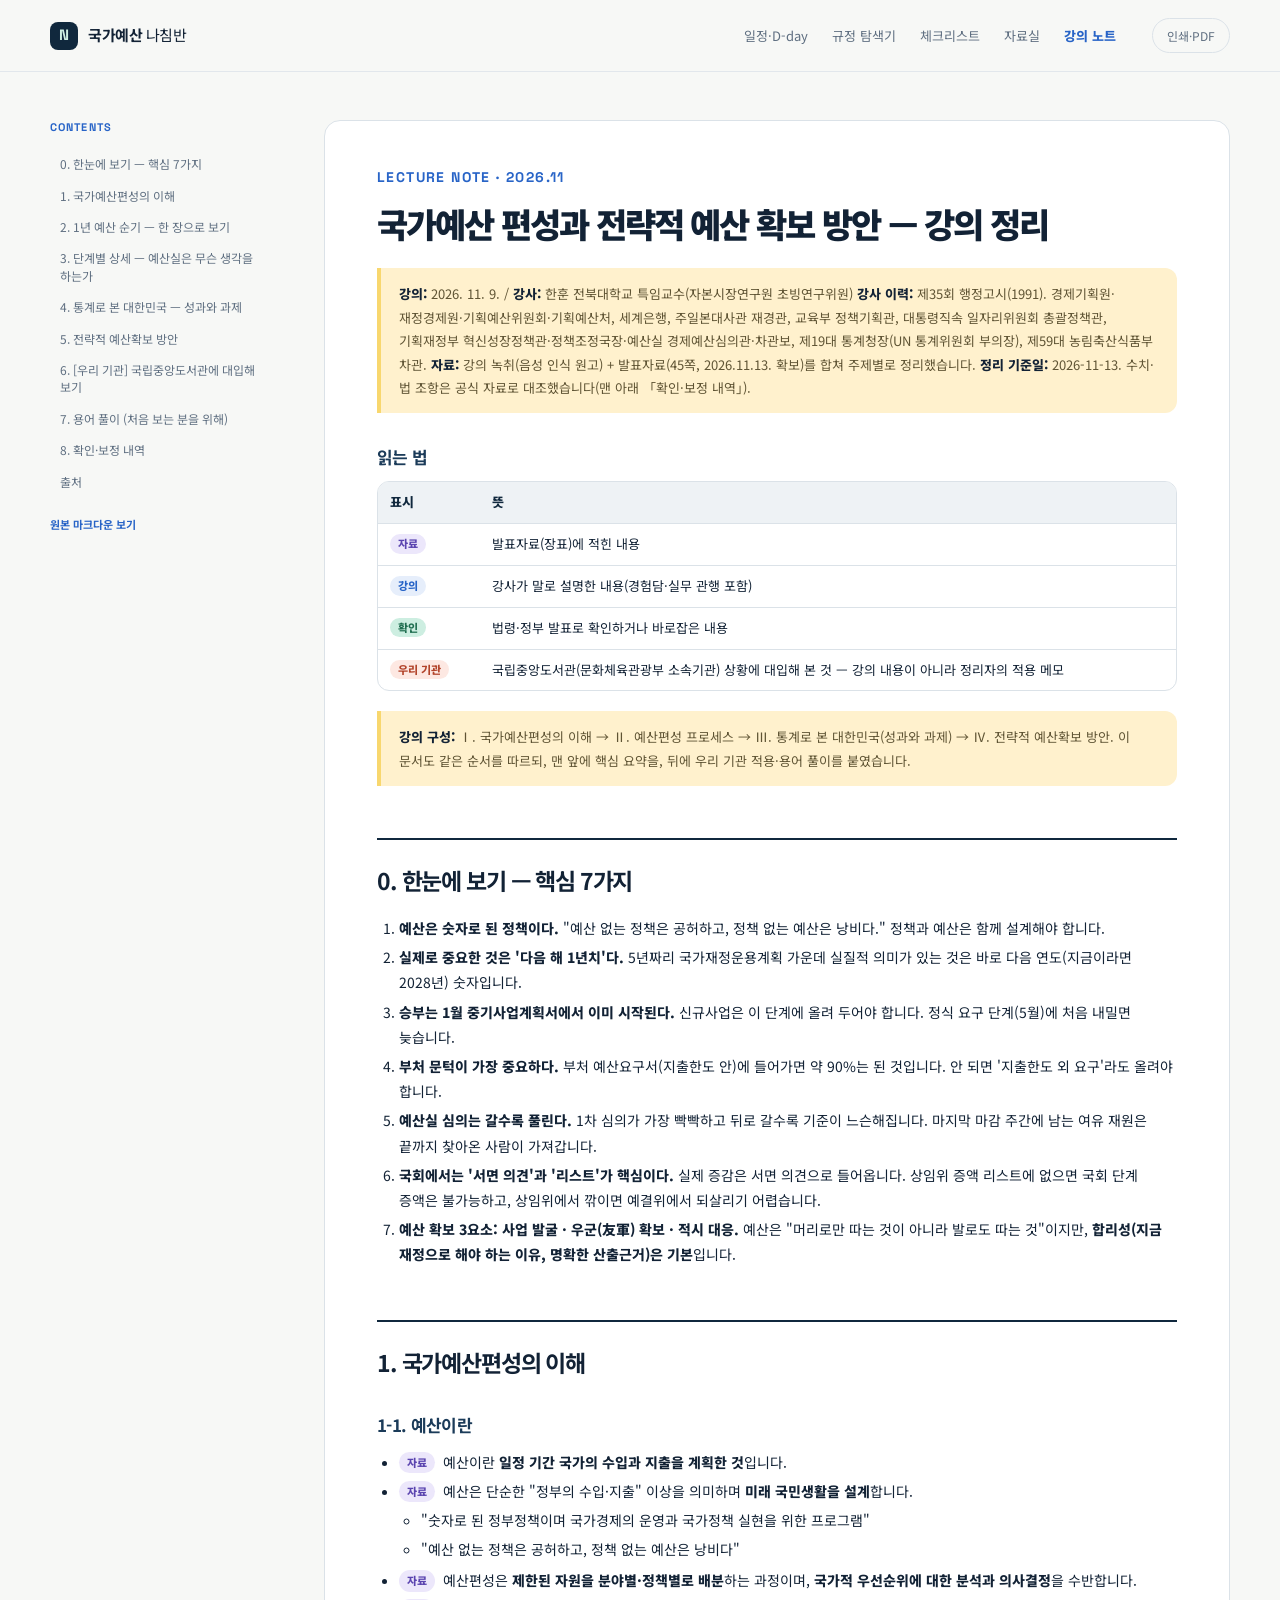
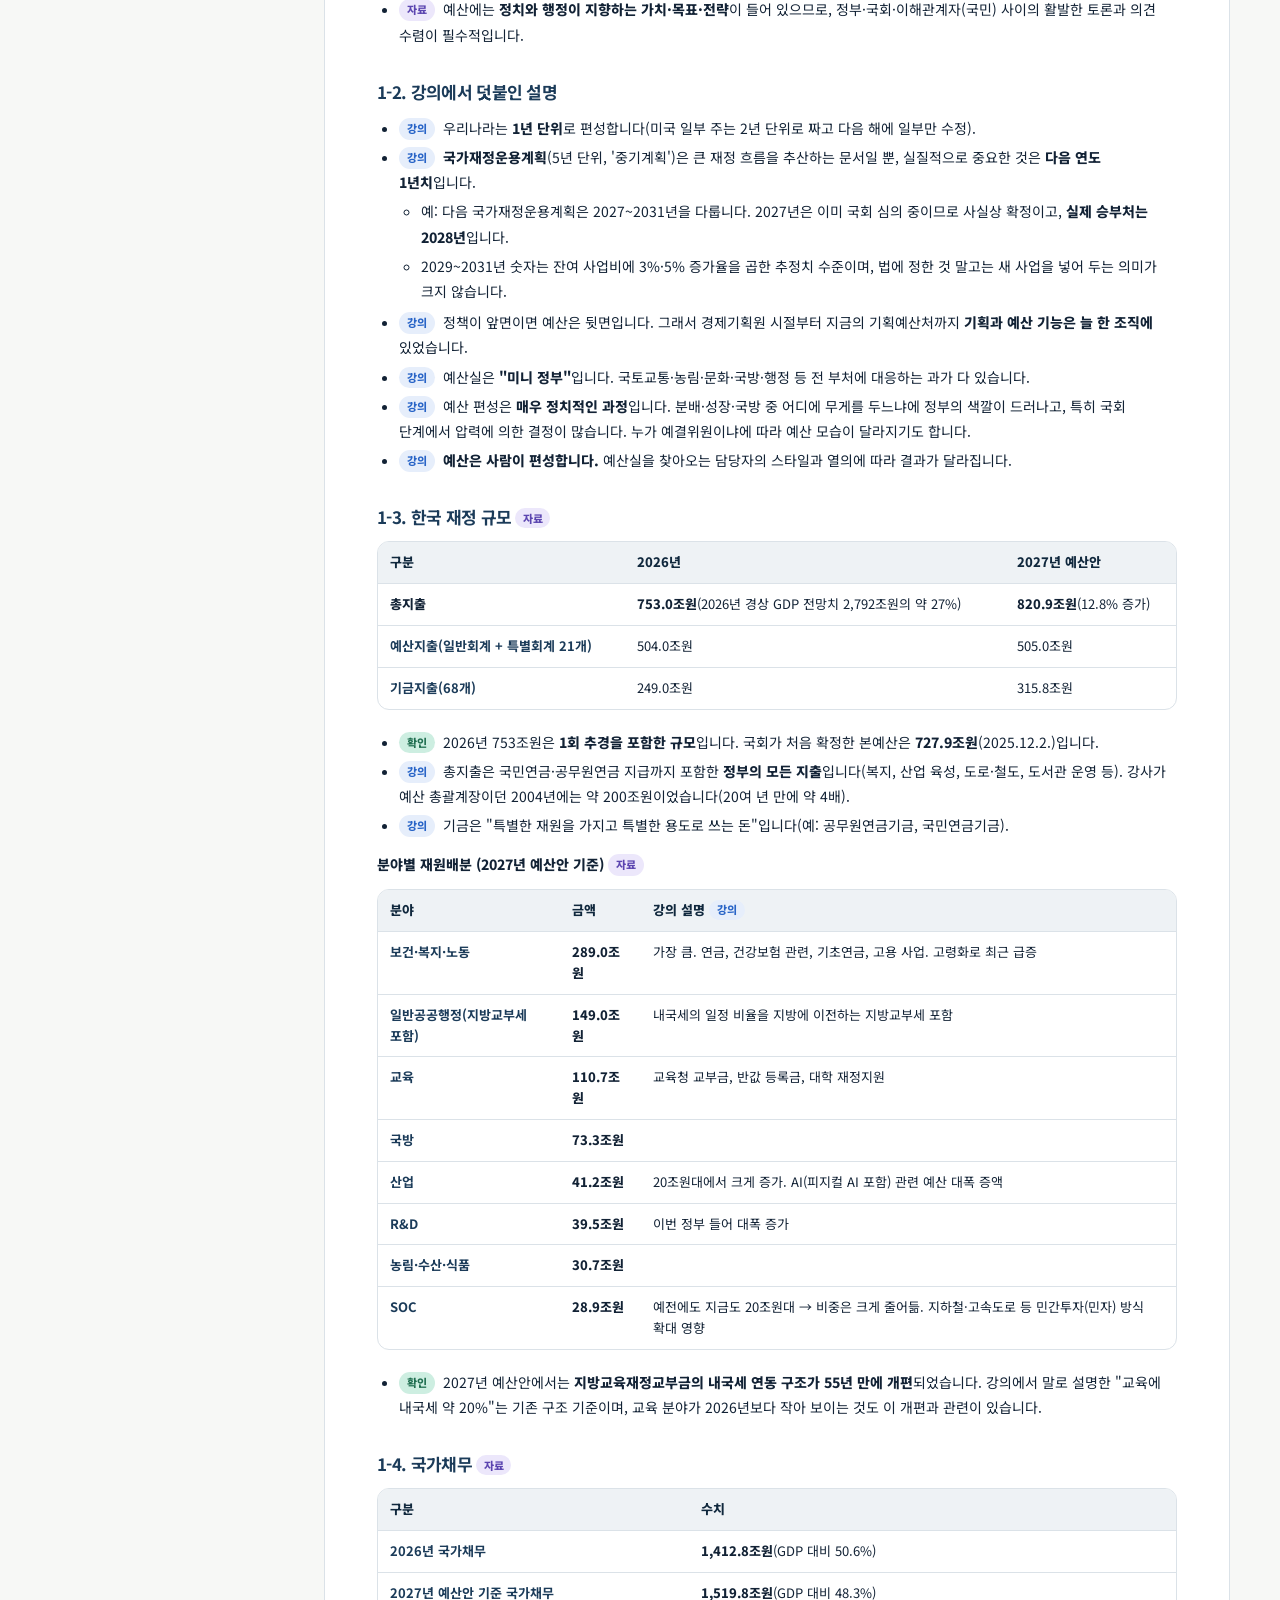
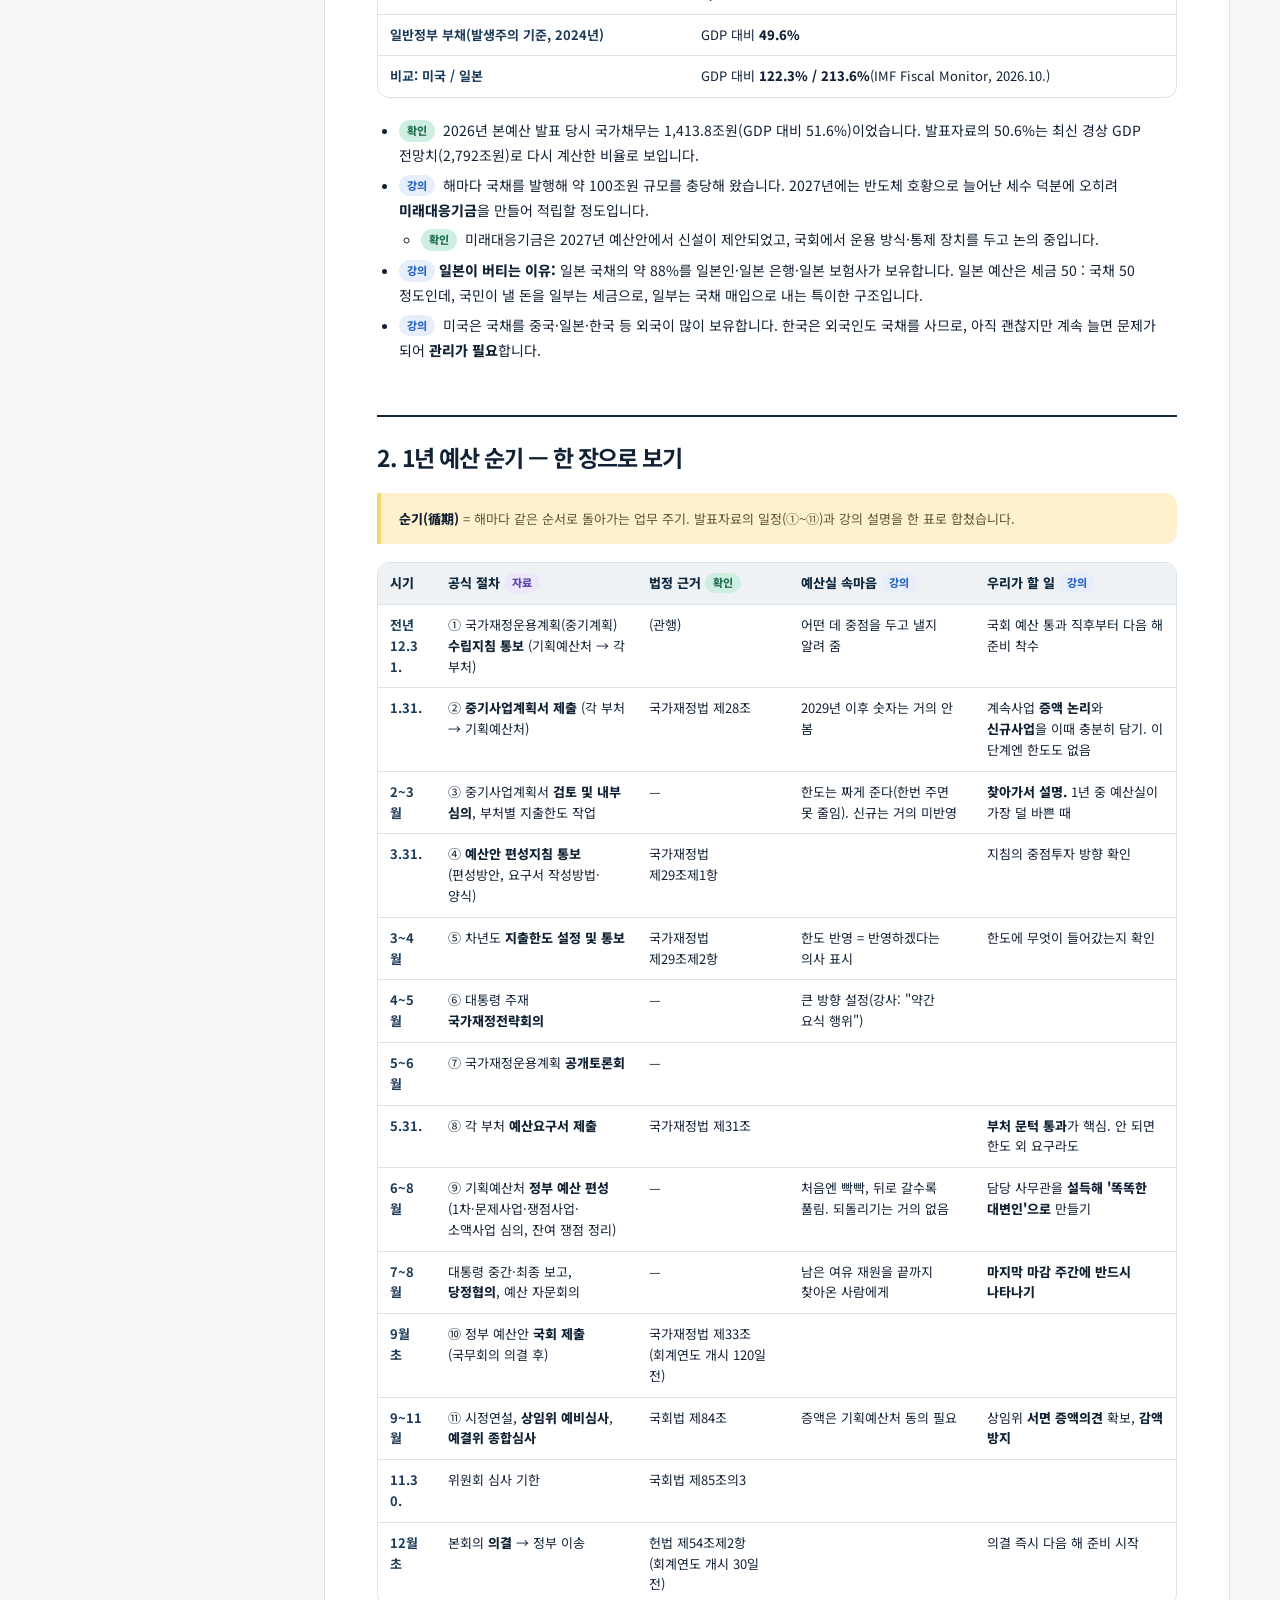
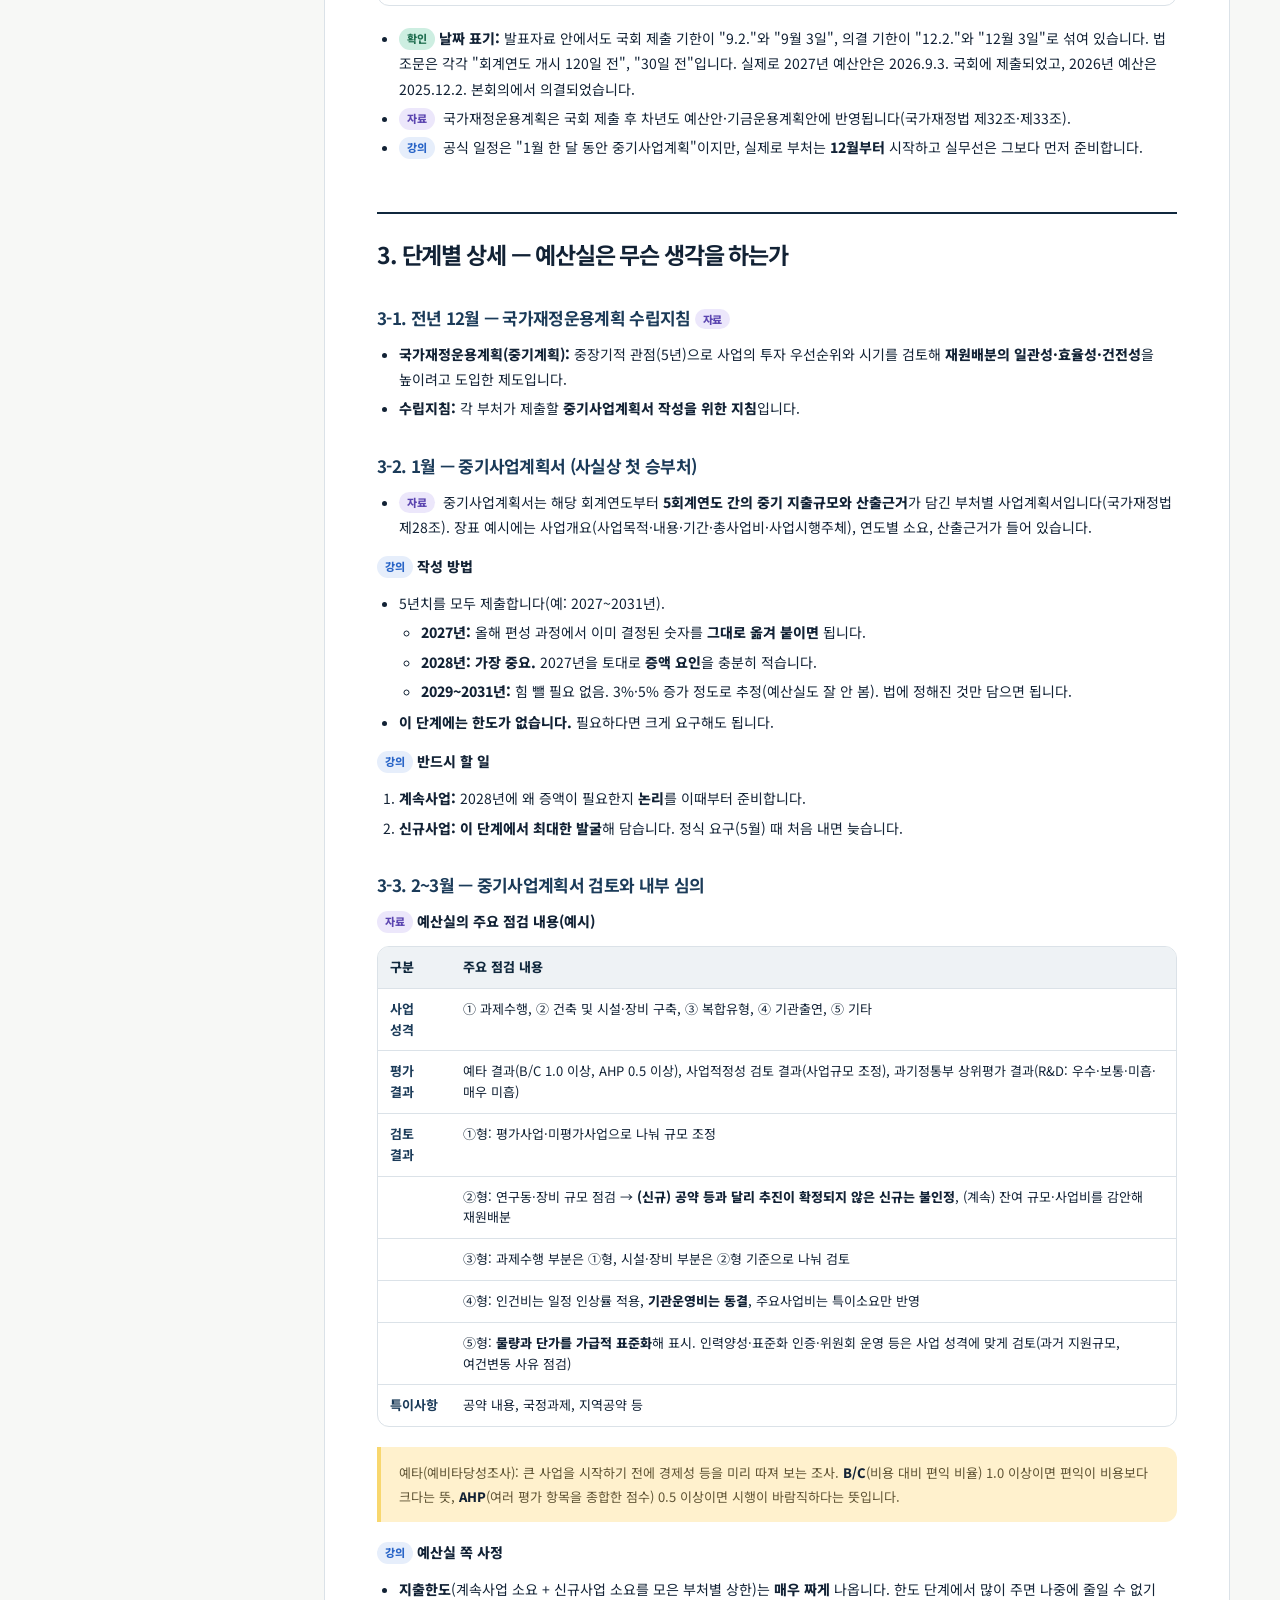
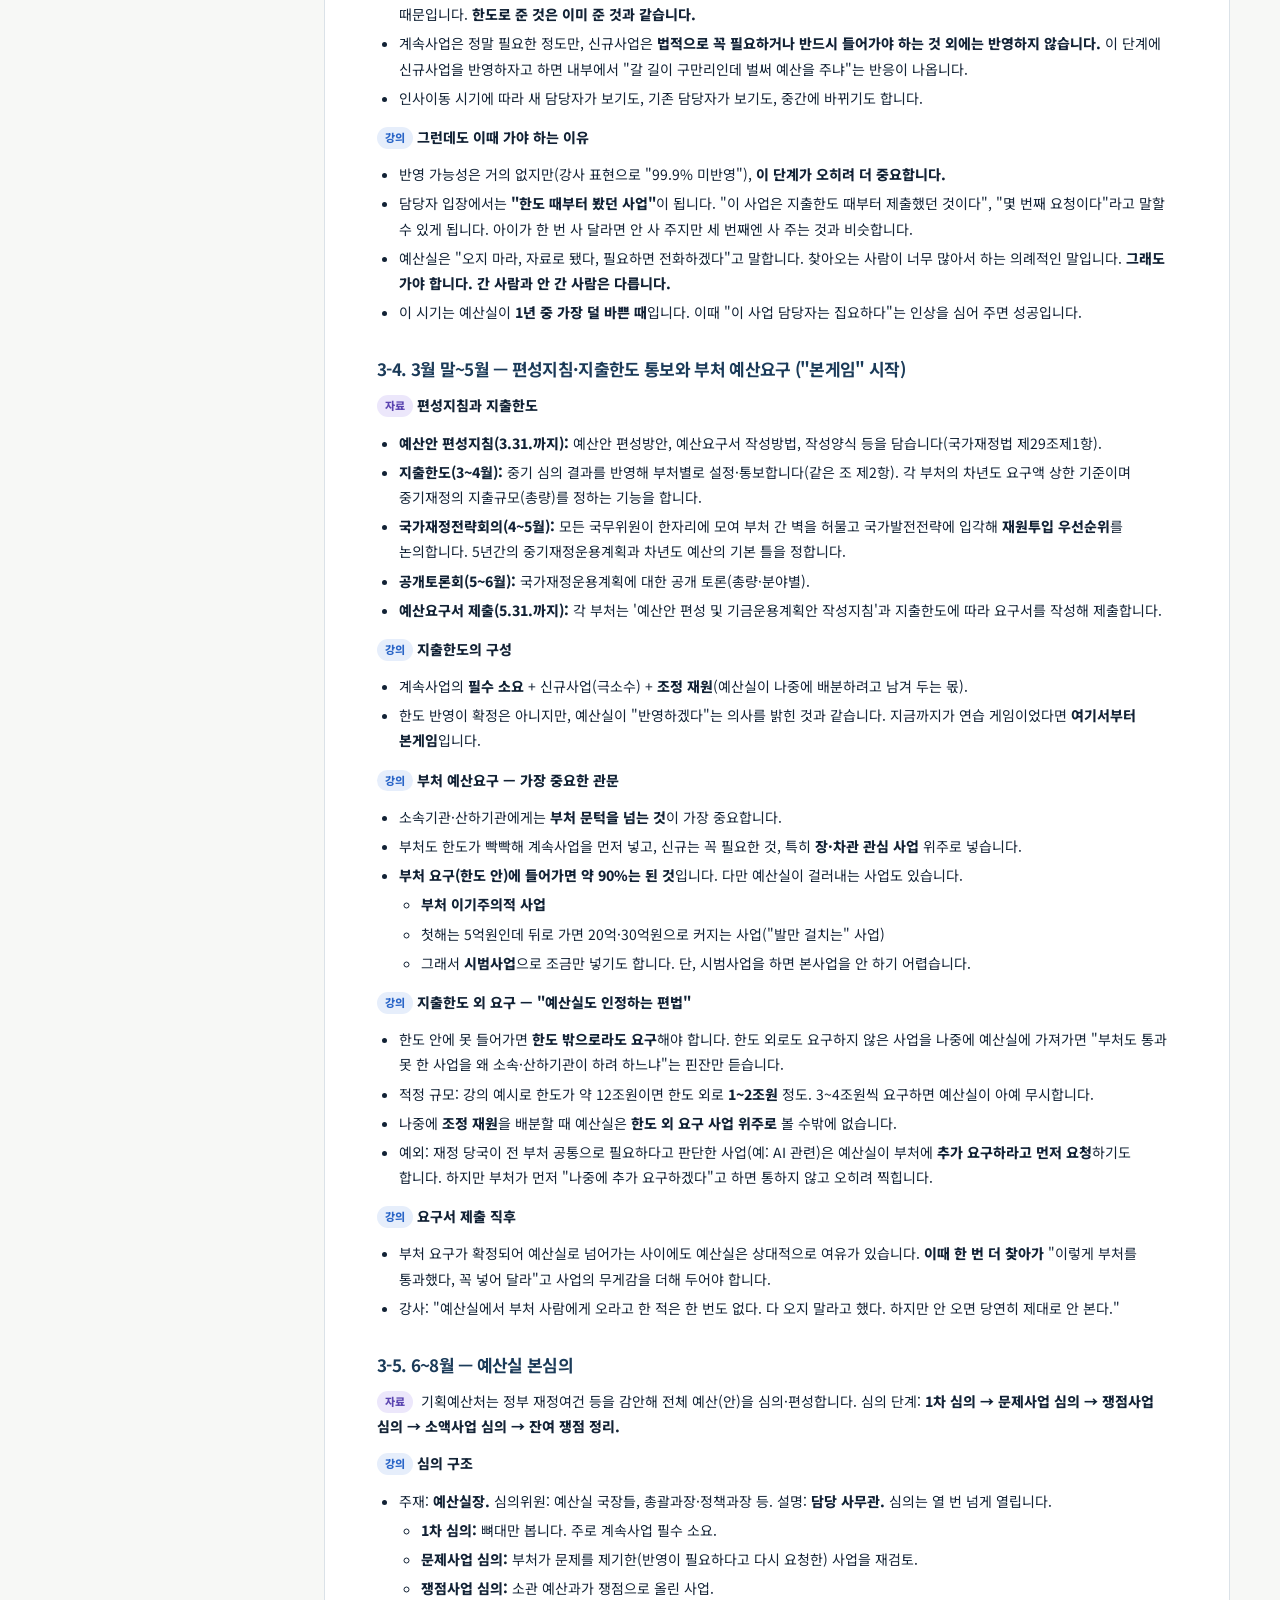
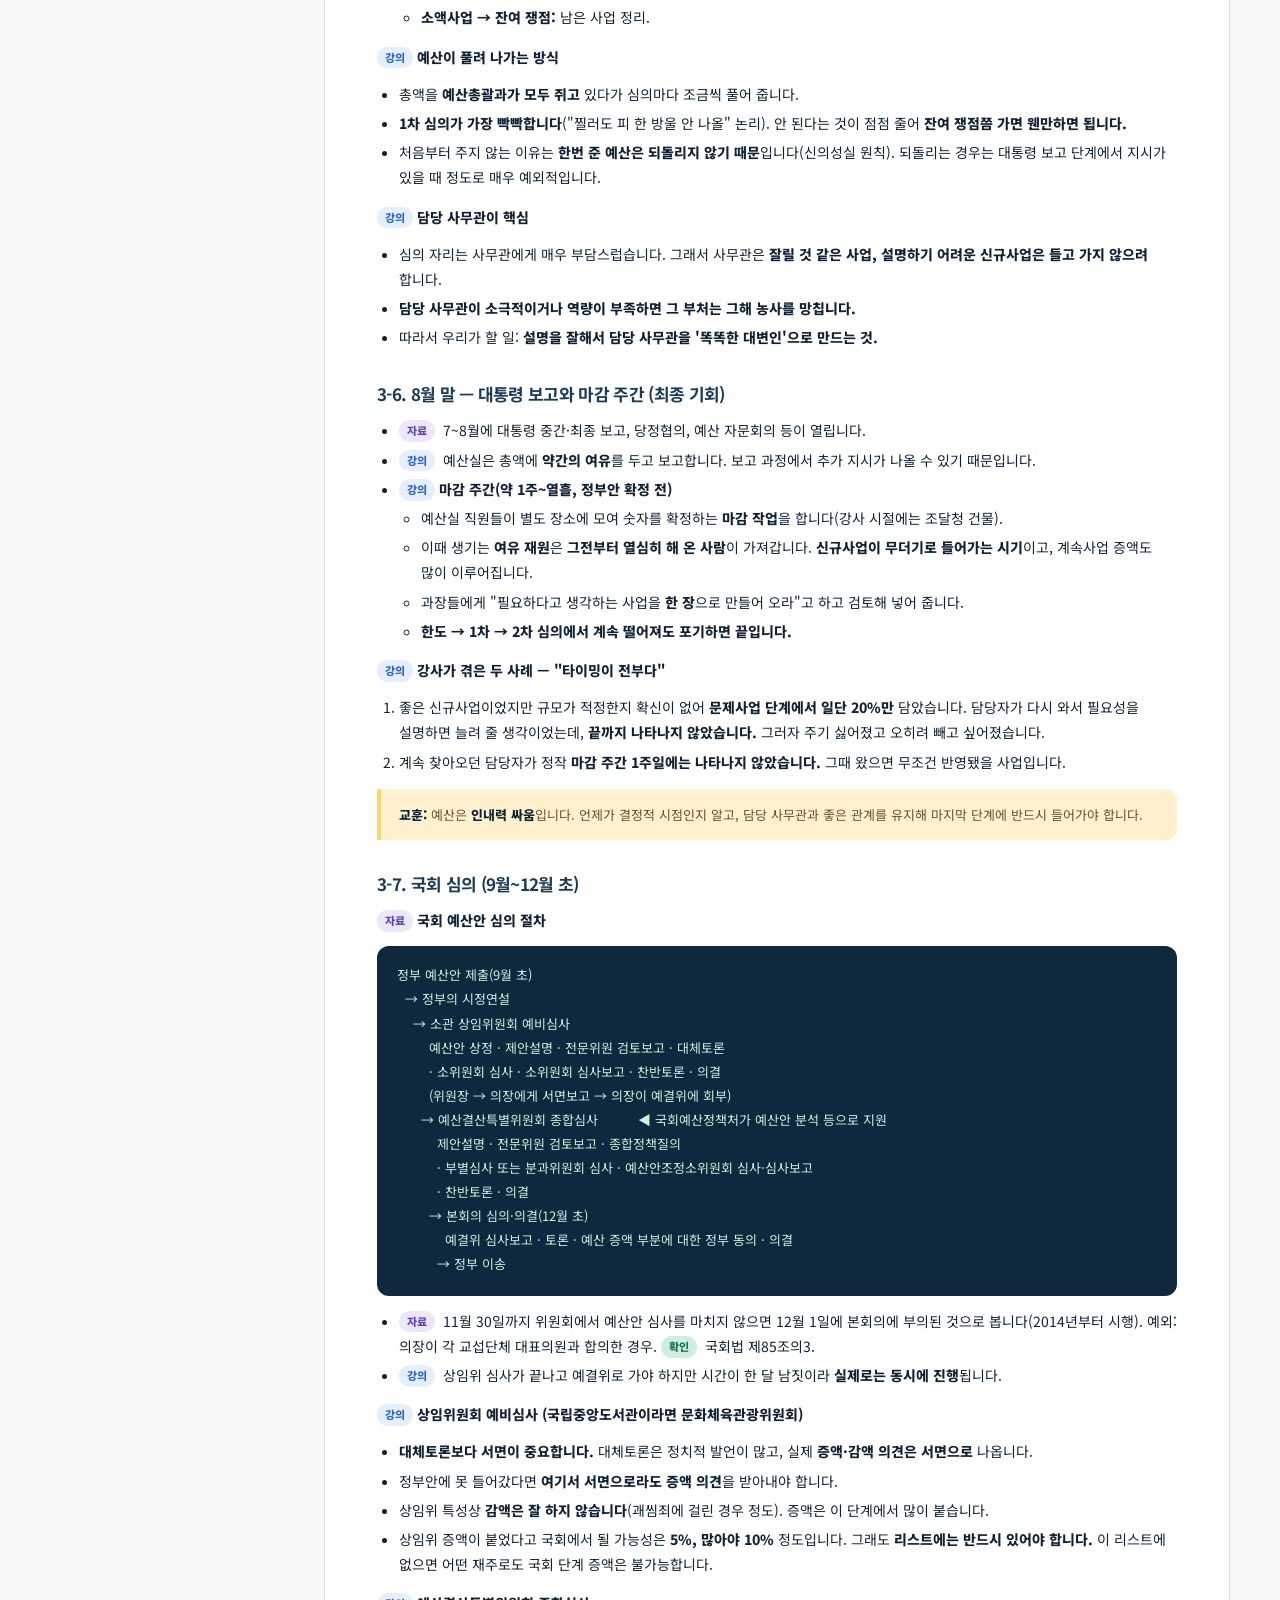
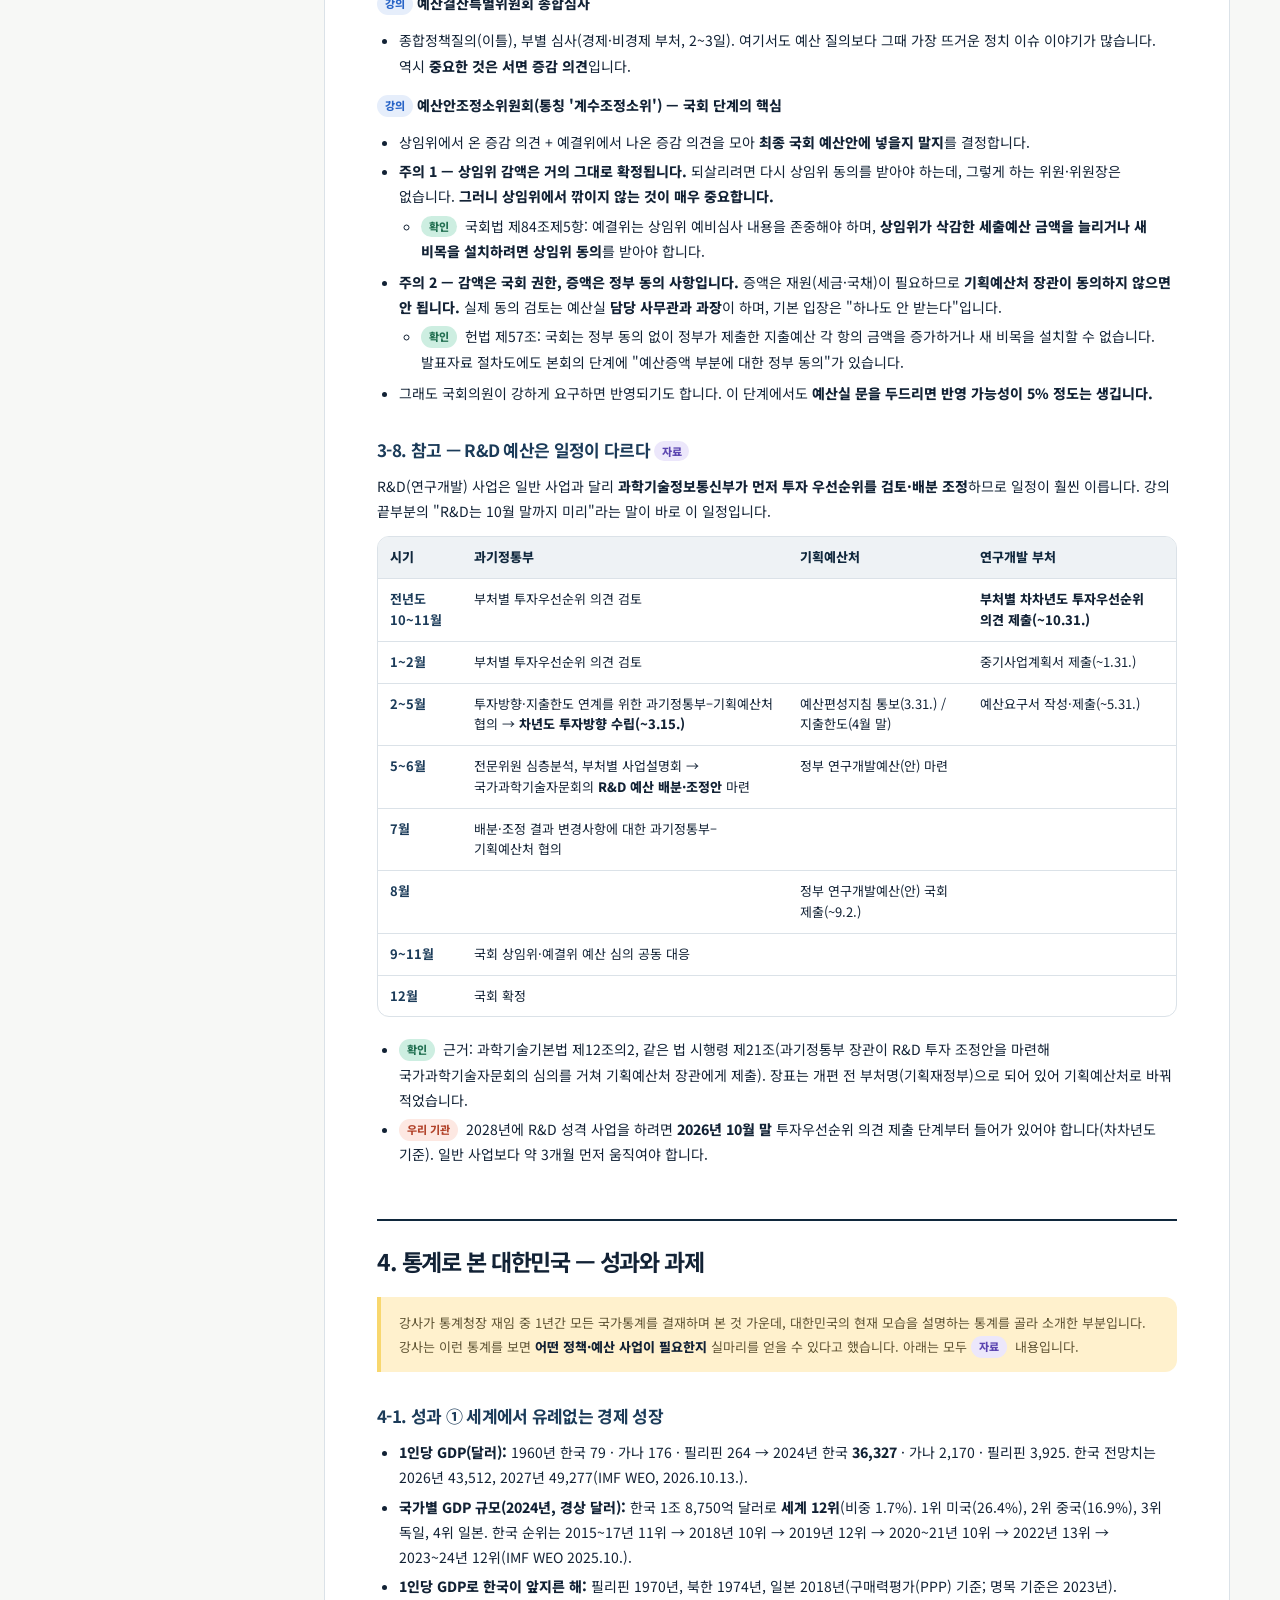
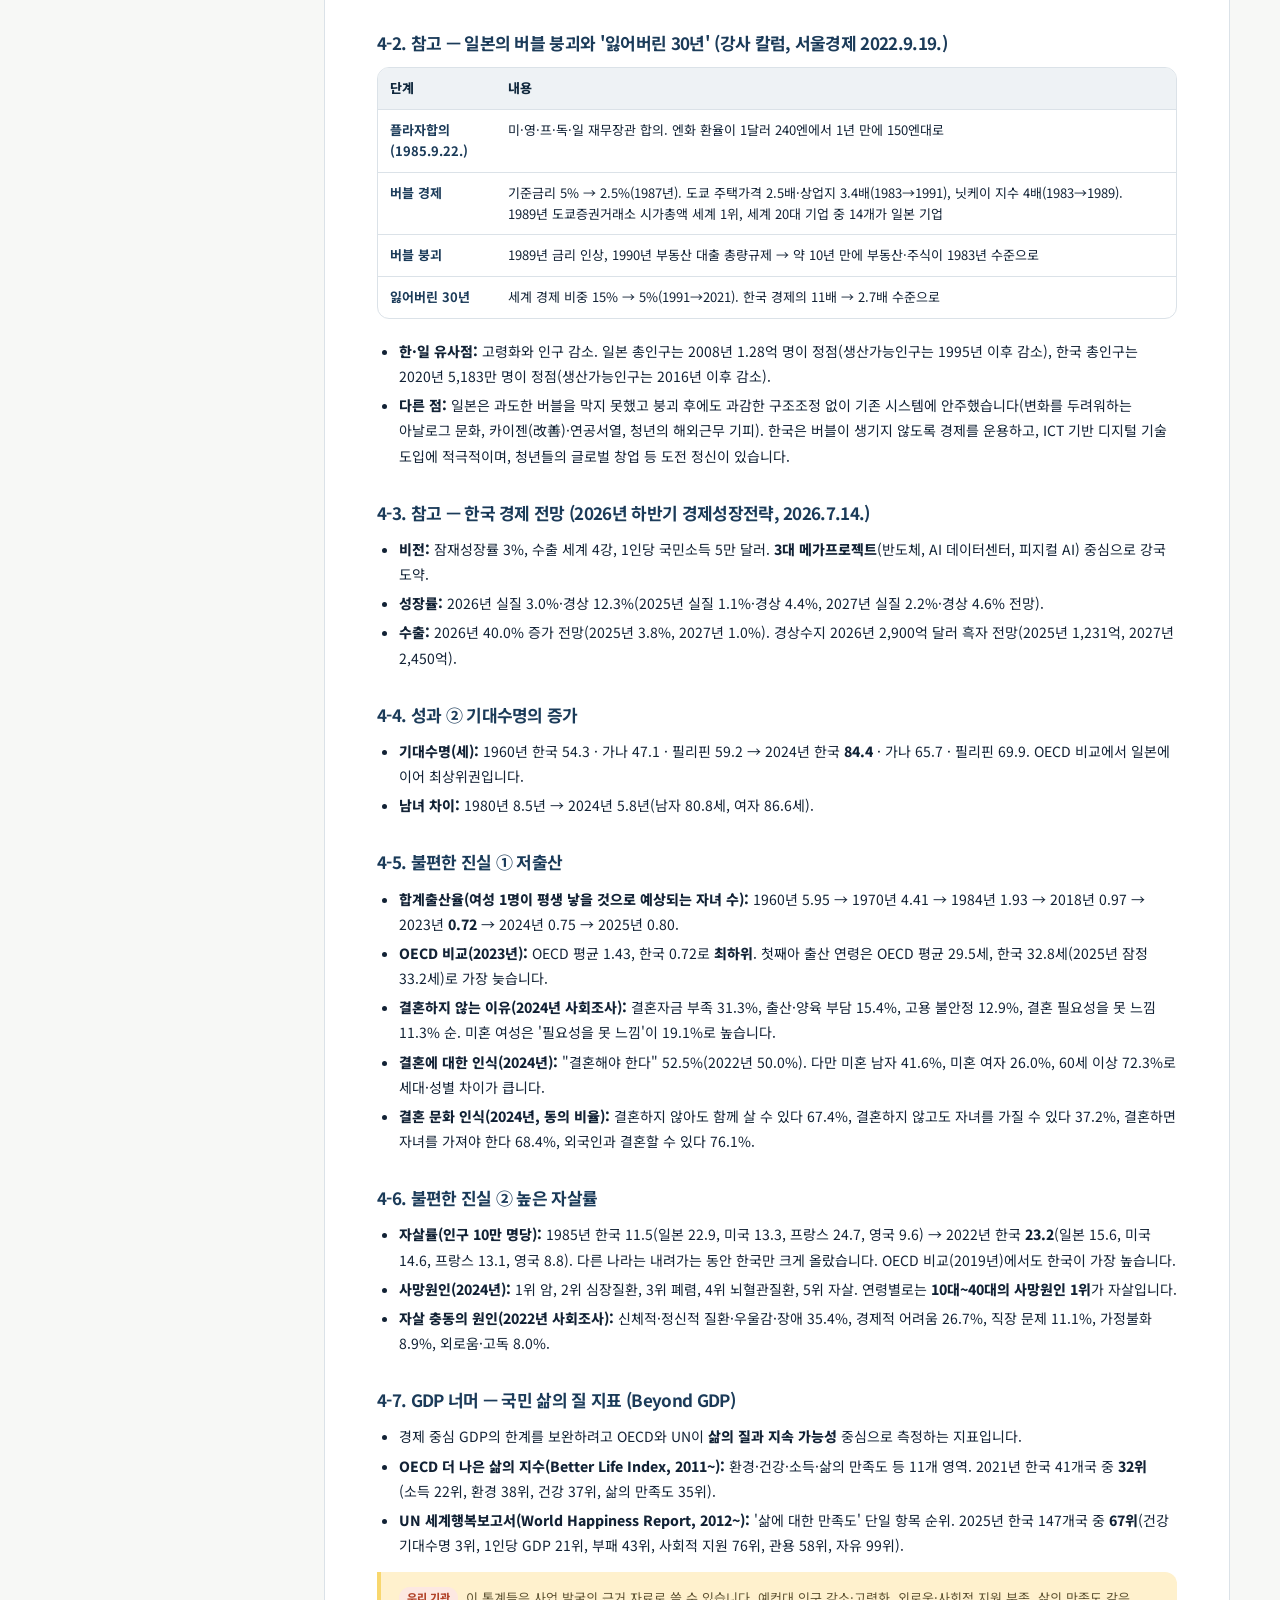
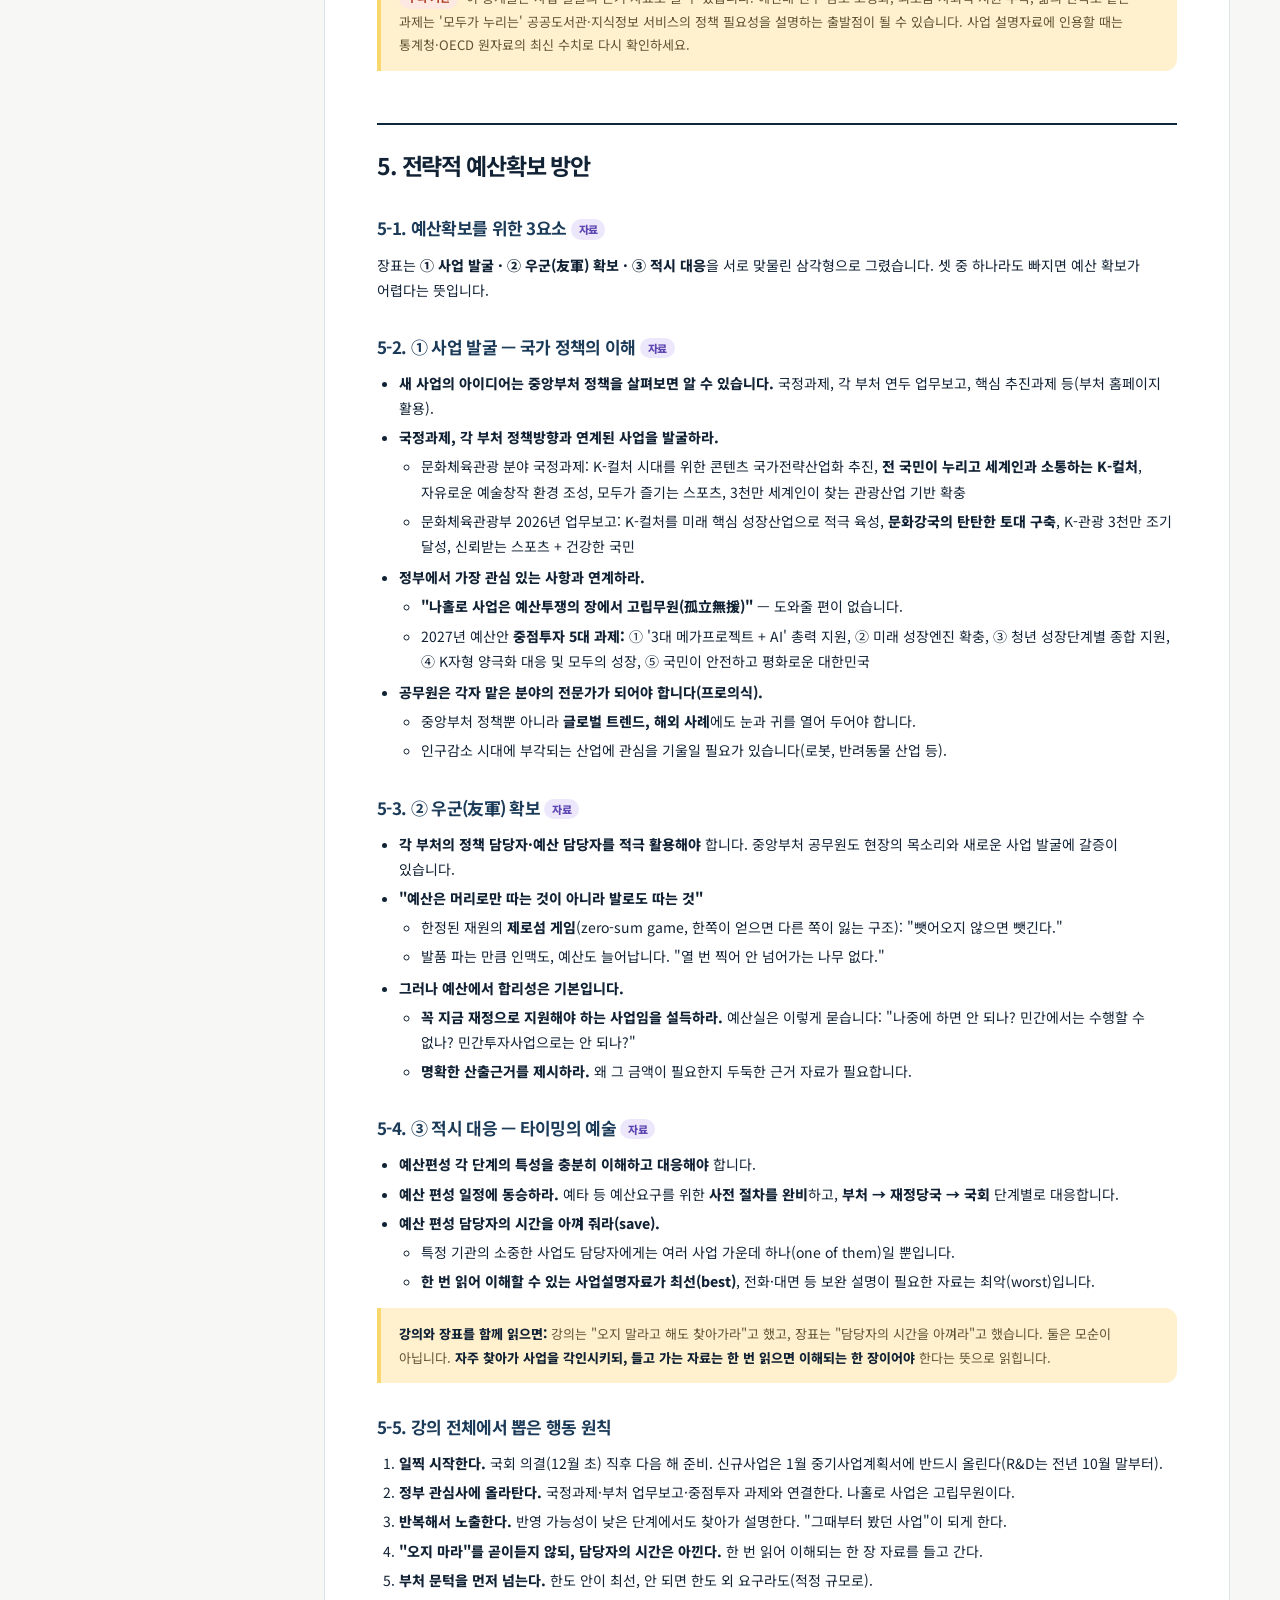
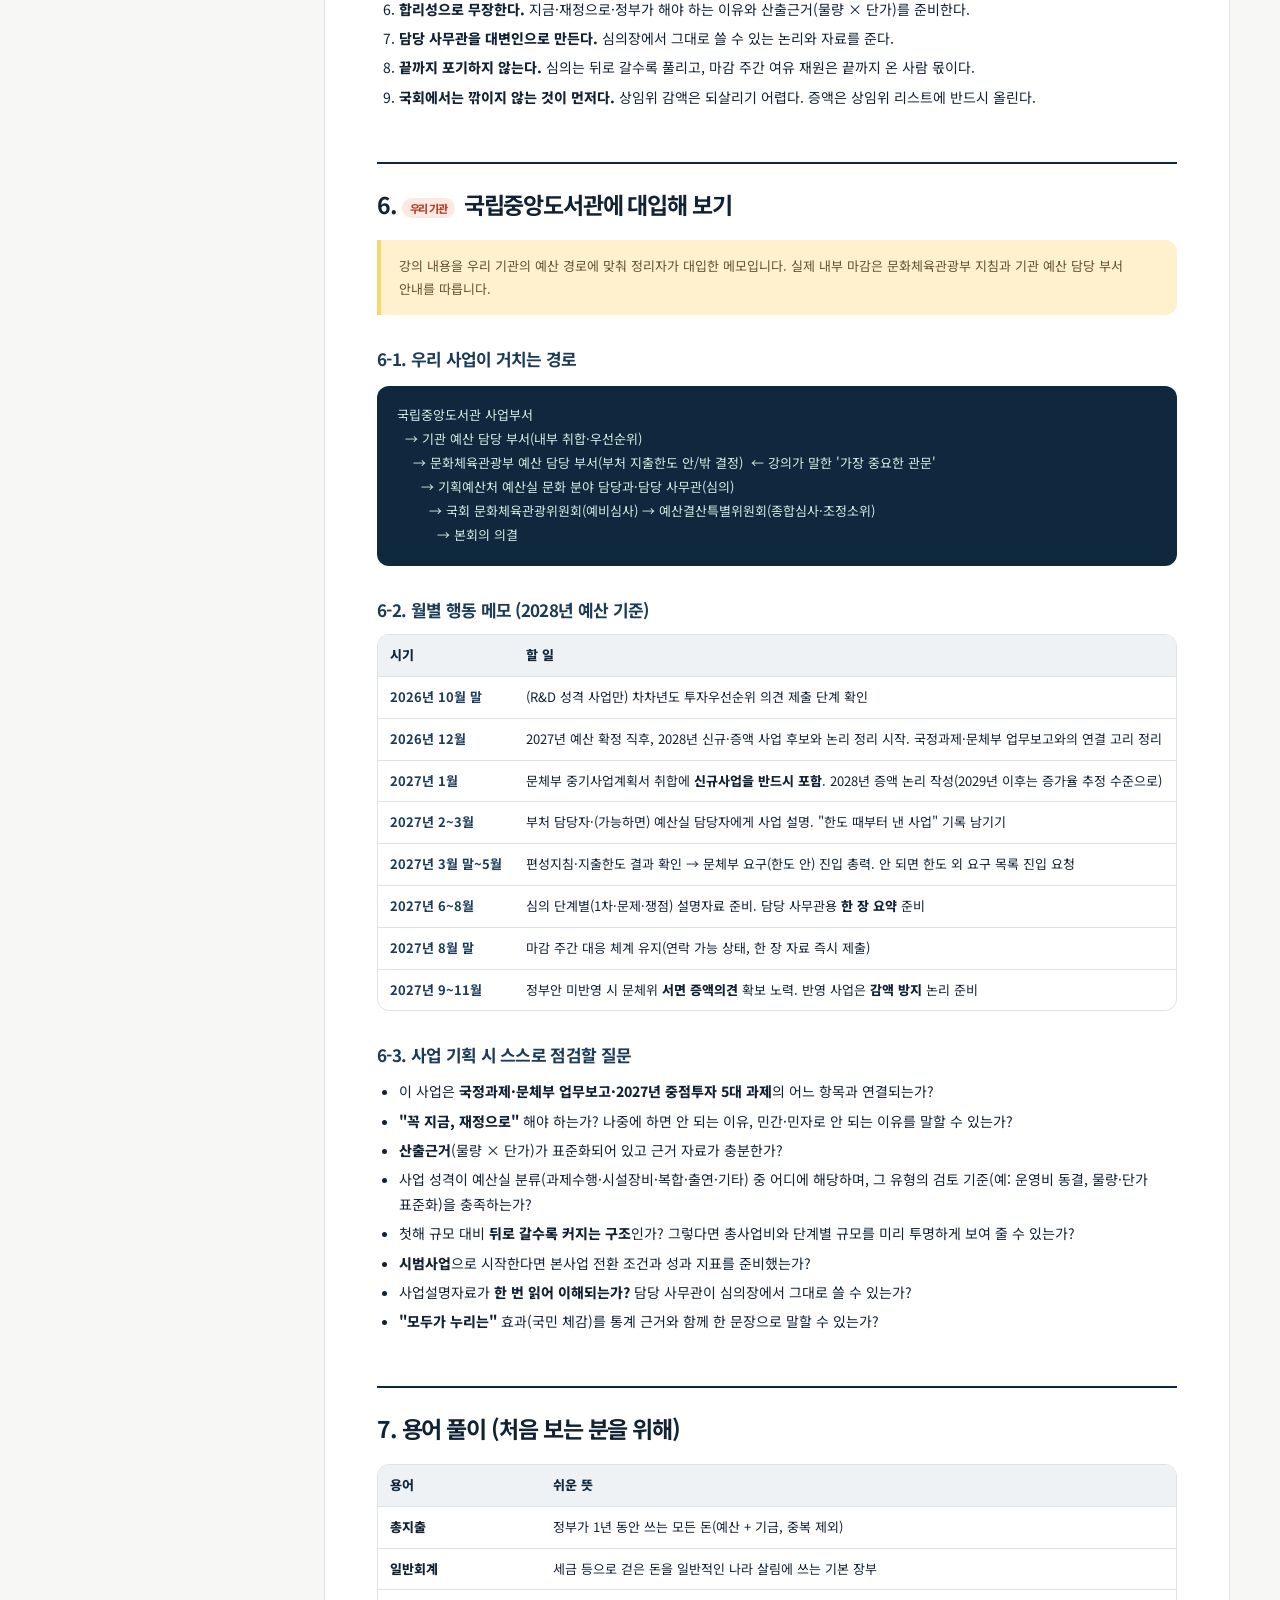
==== commit 07c30095: "강의 노트에 발표자료(45쪽) 반영 - 강사·강의일 확정(한훈 전북대 특임교수, 2026.11.9.) - 재정 규모·분야별 재원배분·국가채무를 장표 수치로 교체 - 예산 순기 표를" ====
--- a/lecture.html
+++ b/lecture.html
@@ -31,11 +31,11 @@
         <div class="toc">
 <ul>
 <li><a href="#0-7">0. 한눈에 보기 — 핵심 7가지</a></li>
-<li><a href="#1">1. 예산이란 무엇인가</a></li>
-<li><a href="#2">2. 한국 재정 규모</a></li>
-<li><a href="#3-1">3. 1년 예산 순기 — 한 장으로 보기</a></li>
-<li><a href="#4">4. 단계별 상세 — 예산실은 무슨 생각을 하는가</a></li>
-<li><a href="#5">5. 전략적 예산 확보 방안 (마무리)</a></li>
+<li><a href="#1">1. 국가예산편성의 이해</a></li>
+<li><a href="#2-1">2. 1년 예산 순기 — 한 장으로 보기</a></li>
+<li><a href="#3">3. 단계별 상세 — 예산실은 무슨 생각을 하는가</a></li>
+<li><a href="#4">4. 통계로 본 대한민국 — 성과와 과제</a></li>
+<li><a href="#5">5. 전략적 예산확보 방안</a></li>
 <li><a href="#6">6. [우리 기관] 국립중앙도서관에 대입해 보기</a></li>
 <li><a href="#7">7. 용어 풀이 (처음 보는 분을 위해)</a></li>
 <li><a href="#8">8. 확인·보정 내역</a></li>
@@ -49,9 +49,10 @@
         <p class="eyebrow">LECTURE NOTE · 2026.11</p>
         <h1 id="_1">국가예산 편성과 전략적 예산 확보 방안 — 강의 정리</h1>
 <blockquote>
-<p><strong>자료 성격:</strong> 2026년 11월 강의 녹취(음성 인식 원고)를 주제별로 다시 정리한 것입니다. 발표 장표는 확보하지 못했습니다.
-<strong>강사:</strong> 기획재정부(현 기획예산처) 30년 재직. 예산실 사무관·서기관(예산 총괄계장)·과장·국장(경제예산심의관), 차관보, 통계청장 역임. 현재 대학 특임교수·연구기관 초빙연구위원.
-<strong>정리 기준일:</strong> 2026-11-09. 수치·법 조항은 공식 자료로 대조했습니다(맨 아래 「확인·보정 내역」).</p>
+<p><strong>강의:</strong> 2026. 11. 9. / <strong>강사:</strong> 한훈 전북대학교 특임교수(자본시장연구원 초빙연구위원)
+<strong>강사 이력:</strong> 제35회 행정고시(1991). 경제기획원·재정경제원·기획예산위원회·기획예산처, 세계은행, 주일본대사관 재경관, 교육부 정책기획관, 대통령직속 일자리위원회 총괄정책관, 기획재정부 혁신성장정책관·정책조정국장·예산실 경제예산심의관·차관보, 제19대 통계청장(UN 통계위원회 부의장), 제59대 농림축산식품부 차관.
+<strong>자료:</strong> 강의 녹취(음성 인식 원고) + 발표자료(45쪽, 2026.11.13. 확보)를 합쳐 주제별로 정리했습니다.
+<strong>정리 기준일:</strong> 2026-11-13. 수치·법 조항은 공식 자료로 대조했습니다(맨 아래 「확인·보정 내역」).</p>
 </blockquote>
 <h3 id="_2">읽는 법</h3>
 <div class="table-wrap"><table>
@@ -63,8 +64,12 @@
 </thead>
 <tbody>
 <tr>
+<td><span class="badge b-sld">자료</span></td>
+<td>발표자료(장표)에 적힌 내용</td>
+</tr>
+<tr>
 <td><span class="badge b-lec">강의</span></td>
-<td>강사가 말한 내용(경험담·실무 관행 포함)</td>
+<td>강사가 말로 설명한 내용(경험담·실무 관행 포함)</td>
 </tr>
 <tr>
 <td><span class="badge b-chk">확인</span></td>
@@ -77,185 +82,178 @@
 </tbody>
 </table></div>
 <blockquote>
-<p><strong>녹취에 없는 부분:</strong> 강의 중간 약 30분의 「통계로 본 대한민국 — 성과와 과제」는 녹취에 들어 있지 않습니다. 마지막 「전략적 예산 확보 방안」도 앞부분만 있고 중간에 끊겼습니다.</p>
+<p><strong>강의 구성:</strong> Ⅰ. 국가예산편성의 이해 → Ⅱ. 예산편성 프로세스 → Ⅲ. 통계로 본 대한민국(성과와 과제) → Ⅳ. 전략적 예산확보 방안. 이 문서도 같은 순서를 따르되, 맨 앞에 핵심 요약을, 뒤에 우리 기관 적용·용어 풀이를 붙였습니다.</p>
 </blockquote>
 <hr />
 <h2 id="0-7">0. 한눈에 보기 — 핵심 7가지</h2>
 <ol>
-<li><strong>예산은 숫자로 된 정책이다.</strong> 정책과 예산은 동전의 앞뒷면이므로 함께 설계해야 합니다.</li>
+<li><strong>예산은 숫자로 된 정책이다.</strong> "예산 없는 정책은 공허하고, 정책 없는 예산은 낭비다." 정책과 예산은 함께 설계해야 합니다.</li>
 <li><strong>실제로 중요한 것은 '다음 해 1년치'다.</strong> 5년짜리 국가재정운용계획 가운데 실질적 의미가 있는 것은 바로 다음 연도(지금이라면 2028년) 숫자입니다.</li>
 <li><strong>승부는 1월 중기사업계획서에서 이미 시작된다.</strong> 신규사업은 이 단계에 올려 두어야 합니다. 정식 요구 단계(5월)에 처음 내밀면 늦습니다.</li>
 <li><strong>부처 문턱이 가장 중요하다.</strong> 부처 예산요구서(지출한도 안)에 들어가면 약 90%는 된 것입니다. 안 되면 '지출한도 외 요구'라도 올려야 합니다.</li>
-<li><strong>예산실 심의는 갈수록 풀린다.</strong> 1차 심의가 가장 빡빡하고, 뒤로 갈수록 기준이 느슨해집니다. 마지막 마감 주간에 남는 여유 재원은 끝까지 찾아온 사람이 가져갑니다.</li>
-<li><strong>국회에서는 '서면 의견'과 '리스트'가 핵심이다.</strong> 상임위·예결위 질의는 정치 이야기가 많고, 실제 증감은 서면 의견으로 들어옵니다. 상임위 증액 리스트에 없으면 국회 단계 증액은 불가능합니다. 상임위에서 깎이면 예결위에서 되살리기 어렵습니다.</li>
-<li><strong>전략은 세 가지: 좋은 사업 발굴 · 우군 확보 · 적시 대응.</strong> 예산은 결국 사람이 편성하므로, 담당자에게 사업을 일찍·반복해서 각인시키는 끈기가 성패를 가릅니다.</li>
+<li><strong>예산실 심의는 갈수록 풀린다.</strong> 1차 심의가 가장 빡빡하고 뒤로 갈수록 기준이 느슨해집니다. 마지막 마감 주간에 남는 여유 재원은 끝까지 찾아온 사람이 가져갑니다.</li>
+<li><strong>국회에서는 '서면 의견'과 '리스트'가 핵심이다.</strong> 실제 증감은 서면 의견으로 들어옵니다. 상임위 증액 리스트에 없으면 국회 단계 증액은 불가능하고, 상임위에서 깎이면 예결위에서 되살리기 어렵습니다.</li>
+<li><strong>예산 확보 3요소: 사업 발굴 · 우군(友軍) 확보 · 적시 대응.</strong> 예산은 "머리로만 따는 것이 아니라 발로도 따는 것"이지만, <strong>합리성(지금 재정으로 해야 하는 이유, 명확한 산출근거)은 기본</strong>입니다.</li>
 </ol>
 <hr />
-<h2 id="1">1. 예산이란 무엇인가</h2>
-<h3 id="1-1">1-1. 정의와 기간</h3>
-<ul>
-<li><span class="badge b-lec">강의</span> 예산은 <strong>일정 기간의 수입과 지출 계획</strong>입니다. 국가·기업·가계 모두 예산을 짭니다.</li>
+<h2 id="1">1. 국가예산편성의 이해</h2>
+<h3 id="1-1">1-1. 예산이란</h3>
+<ul>
+<li><span class="badge b-sld">자료</span> 예산이란 <strong>일정 기간 국가의 수입과 지출을 계획한 것</strong>입니다.</li>
+<li><span class="badge b-sld">자료</span> 예산은 단순한 "정부의 수입·지출" 이상을 의미하며 <strong>미래 국민생활을 설계</strong>합니다.<ul>
+<li>"숫자로 된 정부정책이며 국가경제의 운영과 국가정책 실현을 위한 프로그램"</li>
+<li>"예산 없는 정책은 공허하고, 정책 없는 예산은 낭비다"</li>
+</ul>
+</li>
+<li><span class="badge b-sld">자료</span> 예산편성은 <strong>제한된 자원을 분야별·정책별로 배분</strong>하는 과정이며, <strong>국가적 우선순위에 대한 분석과 의사결정</strong>을 수반합니다.</li>
+<li><span class="badge b-sld">자료</span> 예산에는 <strong>정치와 행정이 지향하는 가치·목표·전략</strong>이 들어 있으므로, 정부·국회·이해관계자(국민) 사이의 활발한 토론과 의견 수렴이 필수적입니다.</li>
+</ul>
+<h3 id="1-2">1-2. 강의에서 덧붙인 설명</h3>
+<ul>
 <li><span class="badge b-lec">강의</span> 우리나라는 <strong>1년 단위</strong>로 편성합니다(미국 일부 주는 2년 단위로 짜고 다음 해에 일부만 수정).</li>
-<li><span class="badge b-lec">강의</span> <strong>국가재정운용계획</strong>(5년 단위, '중기계획'이라고도 함)은 큰 재정 흐름을 추산하는 문서일 뿐, 실질적으로 중요한 것은 <strong>다음 연도 예산 1년치</strong>입니다.</li>
+<li><span class="badge b-lec">강의</span> <strong>국가재정운용계획</strong>(5년 단위, '중기계획')은 큰 재정 흐름을 추산하는 문서일 뿐, 실질적으로 중요한 것은 <strong>다음 연도 1년치</strong>입니다.<ul>
 <li>예: 다음 국가재정운용계획은 2027~2031년을 다룹니다. 2027년은 이미 국회 심의 중이므로 사실상 확정이고, <strong>실제 승부처는 2028년</strong>입니다.</li>
 <li>2029~2031년 숫자는 잔여 사업비에 3%·5% 증가율을 곱한 추정치 수준이며, 법에 정한 것 말고는 새 사업을 넣어 두는 의미가 크지 않습니다.</li>
 </ul>
-<h3 id="1-2">1-2. 예산과 정책의 관계</h3>
-<ul>
-<li><span class="badge b-lec">강의</span> <strong>예산 = 숫자로 된 정부 정책.</strong> 정책이 앞면이면 예산은 뒷면입니다.</li>
-<li>좋은 정책이 있어도 예산이 없으면 공허합니다.</li>
-<li>정책 없이 숫자만 있는 예산은 낭비가 될 가능성이 큽니다.</li>
-<li>그래서 경제기획원 시절부터 지금의 기획예산처까지 <strong>기획과 예산 기능은 늘 한 조직에</strong> 있었습니다.</li>
-</ul>
-<h3 id="1-3">1-3. 예산 편성은 정치적 과정이다</h3>
-<ul>
-<li><span class="badge b-lec">강의</span> 예산 편성은 <strong>제한된 자원을 분야별·정책별로 배분</strong>하고 <strong>국가 우선순위를 정하는</strong> 과정입니다. 분배·성장·국방 중 어디에 무게를 두느냐에 정부의 색깔이 드러납니다.</li>
+</li>
+<li><span class="badge b-lec">강의</span> 정책이 앞면이면 예산은 뒷면입니다. 그래서 경제기획원 시절부터 지금의 기획예산처까지 <strong>기획과 예산 기능은 늘 한 조직에</strong> 있었습니다.</li>
 <li><span class="badge b-lec">강의</span> 예산실은 <strong>"미니 정부"</strong>입니다. 국토교통·농림·문화·국방·행정 등 전 부처에 대응하는 과가 다 있습니다.</li>
-<li><span class="badge b-lec">강의</span> 합리성을 최대한 따지려 하지만 <strong>정치적 의사결정이 매우 많습니다.</strong> 특히 국회 단계가 심하고, 누가 예결위원이냐에 따라 예산 모습이 달라지기도 합니다.</li>
-<li><span class="badge b-lec">강의</span> <strong>예산은 사람이 편성합니다.</strong> 예산실을 찾아오는 담당자의 스타일과 열의에 따라 결과가 달라집니다. 열심히 오는 쪽이 아무래도 더 받습니다.</li>
-</ul>
-<hr />
-<h2 id="2">2. 한국 재정 규모</h2>
-<h3 id="2-1">2-1. 총지출</h3>
+<li><span class="badge b-lec">강의</span> 예산 편성은 <strong>매우 정치적인 과정</strong>입니다. 분배·성장·국방 중 어디에 무게를 두느냐에 정부의 색깔이 드러나고, 특히 국회 단계에서 압력에 의한 결정이 많습니다. 누가 예결위원이냐에 따라 예산 모습이 달라지기도 합니다.</li>
+<li><span class="badge b-lec">강의</span> <strong>예산은 사람이 편성합니다.</strong> 예산실을 찾아오는 담당자의 스타일과 열의에 따라 결과가 달라집니다.</li>
+</ul>
+<h3 id="1-3">1-3. 한국 재정 규모 <span class="badge b-sld">자료</span></h3>
 <div class="table-wrap"><table>
 <thead>
 <tr>
 <th>구분</th>
-<th>강의에서 말한 수치</th>
-<th>확인한 수치 <span class="badge b-chk">확인</span></th>
+<th>2026년</th>
+<th>2027년 예산안</th>
 </tr>
 </thead>
 <tbody>
 <tr>
-<td>2004년 총지출</td>
-<td>약 200조원(강사가 총괄계장일 때 "처음 200조 돌파" 보도자료 작성)</td>
-<td>—</td>
-</tr>
-<tr>
-<td>2026년 총지출</td>
-<td>753조원</td>
-<td><strong>753.1조원</strong>(1회 추경 포함). 본예산은 <strong>727.9조원</strong>(2025.12.2. 국회 확정)</td>
-</tr>
-<tr>
-<td>2027년 총지출(정부안)</td>
-<td>821조원</td>
-<td><strong>820.9조원</strong>(본예산 대비 12.8% 증가, 2026.9.3. 국회 제출)</td>
-</tr>
-<tr>
-<td>GDP 대비</td>
-<td>약 27%(국가 전체 소득의 약 4분의 1)</td>
-<td>—</td>
+<td><strong>총지출</strong></td>
+<td><strong>753.0조원</strong>(2026년 경상 GDP 전망치 2,792조원의 약 27%)</td>
+<td><strong>820.9조원</strong>(12.8% 증가)</td>
+</tr>
+<tr>
+<td>예산지출(일반회계 + 특별회계 21개)</td>
+<td>504.0조원</td>
+<td>505.0조원</td>
+</tr>
+<tr>
+<td>기금지출(68개)</td>
+<td>249.0조원</td>
+<td>315.8조원</td>
 </tr>
 </tbody>
 </table></div>
 <ul>
-<li><span class="badge b-lec">강의</span> 총지출은 국민연금·공무원연금 지급까지 포함한 <strong>정부의 모든 지출</strong>입니다(복지, 산업 육성, 도로·철도, 도서관 운영 등).</li>
-<li><span class="badge b-lec">강의</span> 구성(대략): <strong>예산 약 500조원</strong>(일반회계 + 교통·환경개선 등 특별회계) + <strong>기금 약 250조원</strong>(공무원연금기금·국민연금기금 등 "특별한 재원을 특별한 용도로 쓰는 돈").</li>
-</ul>
-<h3 id="2-2-2027">2-2. 분야별 배분 (2027년 기준, 강의 구두 수치 — 대략)</h3>
+<li><span class="badge b-chk">확인</span> 2026년 753조원은 <strong>1회 추경을 포함한 규모</strong>입니다. 국회가 처음 확정한 본예산은 <strong>727.9조원</strong>(2025.12.2.)입니다.</li>
+<li><span class="badge b-lec">강의</span> 총지출은 국민연금·공무원연금 지급까지 포함한 <strong>정부의 모든 지출</strong>입니다(복지, 산업 육성, 도로·철도, 도서관 운영 등). 강사가 예산 총괄계장이던 2004년에는 약 200조원이었습니다(20여 년 만에 약 4배).</li>
+<li><span class="badge b-lec">강의</span> 기금은 "특별한 재원을 가지고 특별한 용도로 쓰는 돈"입니다(예: 공무원연금기금, 국민연금기금).</li>
+</ul>
+<p><strong>분야별 재원배분 (2027년 예산안 기준)</strong> <span class="badge b-sld">자료</span></p>
 <div class="table-wrap"><table>
 <thead>
 <tr>
 <th>분야</th>
-<th>규모</th>
-<th>강의 설명</th>
+<th>금액</th>
+<th>강의 설명 <span class="badge b-lec">강의</span></th>
 </tr>
 </thead>
 <tbody>
 <tr>
-<td>보건·복지·고용</td>
-<td>약 270조원</td>
+<td>보건·복지·노동</td>
+<td><strong>289.0조원</strong></td>
 <td>가장 큼. 연금, 건강보험 관련, 기초연금, 고용 사업. 고령화로 최근 급증</td>
 </tr>
 <tr>
-<td>일반·지방행정</td>
-<td>약 150조원</td>
-<td>지방교부세(내국세의 약 20%를 지방에 이전) 포함</td>
+<td>일반공공행정(지방교부세 포함)</td>
+<td><strong>149.0조원</strong></td>
+<td>내국세의 일정 비율을 지방에 이전하는 지방교부세 포함</td>
 </tr>
 <tr>
 <td>교육</td>
-<td>약 140조원</td>
-<td>교육청 교부금(내국세의 약 20%), 반값 등록금, 대학 재정지원</td>
+<td><strong>110.7조원</strong></td>
+<td>교육청 교부금, 반값 등록금, 대학 재정지원</td>
 </tr>
 <tr>
 <td>국방</td>
-<td>약 73조원</td>
+<td><strong>73.3조원</strong></td>
+<td></td>
+</tr>
+<tr>
+<td>산업</td>
+<td><strong>41.2조원</strong></td>
+<td>20조원대에서 크게 증가. AI(피지컬 AI 포함) 관련 예산 대폭 증액</td>
+</tr>
+<tr>
+<td>R&amp;D</td>
+<td><strong>39.5조원</strong></td>
+<td>이번 정부 들어 대폭 증가</td>
+</tr>
+<tr>
+<td>농림·수산·식품</td>
+<td><strong>30.7조원</strong></td>
 <td></td>
 </tr>
 <tr>
 <td>SOC</td>
-<td>20조원대</td>
-<td>예전에도 지금도 20조원대 → 비중은 크게 줄어듦. 지하철·고속도로 등 민간투자(민자) 방식이 늘어난 영향</td>
-</tr>
-<tr>
-<td>산업</td>
-<td>약 40조원</td>
-<td>20조원대에서 크게 증가. AI(피지컬 AI 포함) 관련 약 10조원 증액</td>
-</tr>
-<tr>
-<td>농림수산식품</td>
-<td>약 30조원</td>
-<td></td>
-</tr>
-<tr>
-<td>R&amp;D</td>
-<td>약 40조원</td>
-<td>이번 정부 들어 대폭 증가</td>
+<td><strong>28.9조원</strong></td>
+<td>예전에도 지금도 20조원대 → 비중은 크게 줄어듦. 지하철·고속도로 등 민간투자(민자) 방식 확대 영향</td>
 </tr>
 </tbody>
 </table></div>
 <ul>
-<li><span class="badge b-chk">확인</span> 2027년 예산안에서는 <strong>지방교육재정교부금의 내국세 연동 구조가 55년 만에 개편</strong>되었습니다. 강의의 "교육에 내국세 약 20%"는 기존 구조 기준 설명입니다.</li>
-</ul>
-<h3 id="2-3">2-3. 국가채무</h3>
+<li><span class="badge b-chk">확인</span> 2027년 예산안에서는 <strong>지방교육재정교부금의 내국세 연동 구조가 55년 만에 개편</strong>되었습니다. 강의에서 말로 설명한 "교육에 내국세 약 20%"는 기존 구조 기준이며, 교육 분야가 2026년보다 작아 보이는 것도 이 개편과 관련이 있습니다.</li>
+</ul>
+<h3 id="1-4">1-4. 국가채무 <span class="badge b-sld">자료</span></h3>
 <div class="table-wrap"><table>
 <thead>
 <tr>
 <th>구분</th>
-<th>강의</th>
-<th>확인 <span class="badge b-chk">확인</span></th>
+<th>수치</th>
 </tr>
 </thead>
 <tbody>
 <tr>
 <td>2026년 국가채무</td>
-<td>약 1,412조원</td>
-<td><strong>1,413.8조원</strong>(본예산 기준, GDP 대비 51.6%)</td>
-</tr>
-<tr>
-<td>2027년 국가채무(정부안)</td>
-<td>녹취상 "1,900조"</td>
-<td><strong>1,519.8조원</strong>(GDP 대비 48.3%) — 녹취 "1,900조"는 음성 인식 오류로 보임</td>
-</tr>
-<tr>
-<td>미국</td>
-<td>GDP 대비 122%</td>
-<td>—</td>
-</tr>
-<tr>
-<td>일본</td>
-<td>GDP 대비 200% 이상</td>
-<td>—</td>
+<td><strong>1,412.8조원</strong>(GDP 대비 50.6%)</td>
+</tr>
+<tr>
+<td>2027년 예산안 기준 국가채무</td>
+<td><strong>1,519.8조원</strong>(GDP 대비 48.3%)</td>
+</tr>
+<tr>
+<td>일반정부 부채(발생주의 기준, 2024년)</td>
+<td>GDP 대비 <strong>49.6%</strong></td>
+</tr>
+<tr>
+<td>비교: 미국 / 일본</td>
+<td>GDP 대비 <strong>122.3% / 213.6%</strong>(IMF Fiscal Monitor, 2026.10.)</td>
 </tr>
 </tbody>
 </table></div>
 <ul>
-<li><span class="badge b-lec">강의</span> 해마다 국채를 발행해 약 100조원 규모를 충당해 왔습니다. 2027년에는 반도체 호황으로 늘어난 세수 덕분에 오히려 <strong>미래대응기금</strong>을 만들어 적립할 정도입니다.</li>
+<li><span class="badge b-chk">확인</span> 2026년 본예산 발표 당시 국가채무는 1,413.8조원(GDP 대비 51.6%)이었습니다. 발표자료의 50.6%는 최신 경상 GDP 전망치(2,792조원)로 다시 계산한 비율로 보입니다.</li>
+<li><span class="badge b-lec">강의</span> 해마다 국채를 발행해 약 100조원 규모를 충당해 왔습니다. 2027년에는 반도체 호황으로 늘어난 세수 덕분에 오히려 <strong>미래대응기금</strong>을 만들어 적립할 정도입니다.<ul>
 <li><span class="badge b-chk">확인</span> 미래대응기금은 2027년 예산안에서 신설이 제안되었고, 국회에서 운용 방식·통제 장치를 두고 논의 중입니다.</li>
+</ul>
+</li>
 <li><span class="badge b-lec">강의</span><strong>일본이 버티는 이유:</strong> 일본 국채의 약 88%를 일본인·일본 은행·일본 보험사가 보유합니다. 일본 예산은 세금 50 : 국채 50 정도인데, 국민이 낼 돈을 일부는 세금으로, 일부는 국채 매입으로 내는 특이한 구조입니다.</li>
-<li><span class="badge b-lec">강의</span><strong>미국은</strong> 국채를 중국·일본·한국 등 외국이 많이 보유합니다.</li>
-<li><span class="badge b-lec">강의</span><strong>한국은</strong> 외국인도 국채를 사므로, 아직 괜찮지만 계속 늘면 문제가 되어 <strong>관리가 필요</strong>합니다.</li>
+<li><span class="badge b-lec">강의</span> 미국은 국채를 중국·일본·한국 등 외국이 많이 보유합니다. 한국은 외국인도 국채를 사므로, 아직 괜찮지만 계속 늘면 문제가 되어 <strong>관리가 필요</strong>합니다.</li>
 </ul>
 <hr />
-<h2 id="3-1">3. 1년 예산 순기 — 한 장으로 보기</h2>
+<h2 id="2-1">2. 1년 예산 순기 — 한 장으로 보기</h2>
 <blockquote>
-<p><strong>순기(循期)</strong> = 해마다 같은 순서로 돌아가는 업무 주기.</p>
+<p><strong>순기(循期)</strong> = 해마다 같은 순서로 돌아가는 업무 주기. 발표자료의 일정(①~⑪)과 강의 설명을 한 표로 합쳤습니다.</p>
 </blockquote>
 <div class="table-wrap"><table>
 <thead>
 <tr>
 <th>시기</th>
-<th>공식 절차</th>
+<th>공식 절차 <span class="badge b-sld">자료</span></th>
 <th>법정 근거 <span class="badge b-chk">확인</span></th>
 <th>예산실 속마음 <span class="badge b-lec">강의</span></th>
 <th>우리가 할 일 <span class="badge b-lec">강의</span></th>
@@ -263,182 +261,268 @@
 </thead>
 <tbody>
 <tr>
-<td>전년 12월 말</td>
-<td>국가재정운용계획(중기계획) <strong>수립지침 통보</strong></td>
+<td>전년 12.31.</td>
+<td>① 국가재정운용계획(중기계획) <strong>수립지침 통보</strong> (기획예산처 → 각 부처)</td>
 <td>(관행)</td>
 <td>어떤 데 중점을 두고 낼지 알려 줌</td>
 <td>국회 예산 통과 직후부터 다음 해 준비 착수</td>
 </tr>
 <tr>
-<td>1월</td>
-<td>부처 → 기획예산처 <strong>중기사업계획서 제출</strong>(5년치)</td>
-<td>국가재정법 제28조(1월 31일까지)</td>
+<td>1.31.</td>
+<td>② <strong>중기사업계획서 제출</strong> (각 부처 → 기획예산처)</td>
+<td>국가재정법 제28조</td>
 <td>2029년 이후 숫자는 거의 안 봄</td>
 <td>계속사업 <strong>증액 논리</strong>와 <strong>신규사업</strong>을 이때 충분히 담기. 이 단계엔 한도도 없음</td>
 </tr>
 <tr>
 <td>2~3월</td>
-<td>예산실 <strong>예비심사</strong>, 지출한도 검토</td>
+<td>③ 중기사업계획서 <strong>검토 및 내부 심의</strong>, 부처별 지출한도 작업</td>
 <td>—</td>
-<td>한도는 짜게 준다(한번 주면 못 줄임). 신규는 99.9% 미반영</td>
+<td>한도는 짜게 준다(한번 주면 못 줄임). 신규는 거의 미반영</td>
 <td><strong>찾아가서 설명.</strong> 1년 중 예산실이 가장 덜 바쁜 때</td>
 </tr>
 <tr>
-<td>3월 말</td>
-<td><strong>예산안편성지침 + 지출한도</strong> 통보</td>
-<td>국가재정법 제29조(3월 31일까지)</td>
+<td>3.31.</td>
+<td>④ <strong>예산안 편성지침 통보</strong> (편성방안, 요구서 작성방법·양식)</td>
+<td>국가재정법 제29조제1항</td>
+<td></td>
+<td>지침의 중점투자 방향 확인</td>
+</tr>
+<tr>
+<td>3~4월</td>
+<td>⑤ 차년도 <strong>지출한도 설정 및 통보</strong></td>
+<td>국가재정법 제29조제2항</td>
 <td>한도 반영 = 반영하겠다는 의사 표시</td>
 <td>한도에 무엇이 들어갔는지 확인</td>
 </tr>
 <tr>
 <td>4~5월</td>
-<td>국가재정전략회의(대통령 주재), 공개토론회, <strong>부처 예산요구</strong></td>
-<td>국가재정법 제31조(요구서 5월 31일까지)</td>
-<td>앞의 회의들은 큰 방향 설정</td>
+<td>⑥ 대통령 주재 <strong>국가재정전략회의</strong></td>
+<td>—</td>
+<td>큰 방향 설정(강사: "약간 요식 행위")</td>
+<td></td>
+</tr>
+<tr>
+<td>5~6월</td>
+<td>⑦ 국가재정운용계획 <strong>공개토론회</strong></td>
+<td>—</td>
+<td></td>
+<td></td>
+</tr>
+<tr>
+<td>5.31.</td>
+<td>⑧ 각 부처 <strong>예산요구서 제출</strong></td>
+<td>국가재정법 제31조</td>
+<td></td>
 <td><strong>부처 문턱 통과</strong>가 핵심. 안 되면 한도 외 요구라도</td>
 </tr>
 <tr>
 <td>6~8월</td>
-<td>예산실 <strong>본심의</strong>(1차·문제사업·쟁점사업·소액사업·잔여쟁점)</td>
+<td>⑨ 기획예산처 <strong>정부 예산 편성</strong>(1차·문제사업·쟁점사업·소액사업 심의, 잔여 쟁점 정리)</td>
 <td>—</td>
 <td>처음엔 빡빡, 뒤로 갈수록 풀림. 되돌리기는 거의 없음</td>
 <td>담당 사무관을 <strong>설득해 '똑똑한 대변인'으로</strong> 만들기</td>
 </tr>
 <tr>
-<td>8월 말</td>
-<td>대통령 보고 → <strong>마감 작업</strong>(약 1주~열흘)</td>
+<td>7~8월</td>
+<td>대통령 중간·최종 보고, <strong>당정협의</strong>, 예산 자문회의</td>
 <td>—</td>
 <td>남은 여유 재원을 끝까지 찾아온 사람에게</td>
-<td><strong>마지막 주에 반드시 나타나기</strong></td>
+<td><strong>마지막 마감 주간에 반드시 나타나기</strong></td>
 </tr>
 <tr>
 <td>9월 초</td>
-<td>정부 예산안 <strong>국회 제출</strong></td>
-<td>국가재정법 제33조(회계연도 개시 120일 전 = 9월 3일)</td>
-<td></td>
-<td></td>
-</tr>
-<tr>
-<td>10~11월</td>
-<td>시정연설, <strong>상임위 예비심사</strong>, <strong>예결위 종합심사</strong></td>
+<td>⑩ 정부 예산안 <strong>국회 제출</strong>(국무회의 의결 후)</td>
+<td>국가재정법 제33조(회계연도 개시 120일 전)</td>
+<td></td>
+<td></td>
+</tr>
+<tr>
+<td>9~11월</td>
+<td>⑪ 시정연설, <strong>상임위 예비심사</strong>, <strong>예결위 종합심사</strong></td>
 <td>국회법 제84조</td>
 <td>증액은 기획예산처 동의 필요</td>
 <td>상임위 <strong>서면 증액의견</strong> 확보, <strong>감액 방지</strong></td>
 </tr>
 <tr>
+<td>11.30.</td>
+<td>위원회 심사 기한</td>
+<td>국회법 제85조의3</td>
+<td></td>
+<td></td>
+</tr>
+<tr>
 <td>12월 초</td>
 <td>본회의 <strong>의결</strong> → 정부 이송</td>
-<td>헌법 제54조제2항(회계연도 개시 30일 전 = 12월 2일)</td>
+<td>헌법 제54조제2항(회계연도 개시 30일 전)</td>
 <td></td>
 <td>의결 즉시 다음 해 준비 시작</td>
 </tr>
 </tbody>
 </table></div>
 <ul>
-<li><span class="badge b-chk">확인</span> 강의의 "대통령 주재 조정 전략회의"는 <strong>국가재정전략회의</strong>입니다. 2026년에는 7월 13일에 열렸습니다(해마다 시기가 다름).</li>
+<li><span class="badge b-chk">확인</span><strong>날짜 표기:</strong> 발표자료 안에서도 국회 제출 기한이 "9.2."와 "9월 3일", 의결 기한이 "12.2."와 "12월 3일"로 섞여 있습니다. 법 조문은 각각 "회계연도 개시 120일 전", "30일 전"입니다. 실제로 2027년 예산안은 2026.9.3. 국회에 제출되었고, 2026년 예산은 2025.12.2. 본회의에서 의결되었습니다.</li>
+<li><span class="badge b-sld">자료</span> 국가재정운용계획은 국회 제출 후 차년도 예산안·기금운용계획안에 반영됩니다(국가재정법 제32조·제33조).</li>
 <li><span class="badge b-lec">강의</span> 공식 일정은 "1월 한 달 동안 중기사업계획"이지만, 실제로 부처는 <strong>12월부터</strong> 시작하고 실무선은 그보다 먼저 준비합니다.</li>
 </ul>
 <hr />
-<h2 id="4">4. 단계별 상세 — 예산실은 무슨 생각을 하는가</h2>
-<h3 id="4-1-1">4-1. 1월 — 중기사업계획서 (사실상 첫 승부처)</h3>
+<h2 id="3">3. 단계별 상세 — 예산실은 무슨 생각을 하는가</h2>
+<h3 id="3-1-12">3-1. 전년 12월 — 국가재정운용계획 수립지침 <span class="badge b-sld">자료</span></h3>
+<ul>
+<li><strong>국가재정운용계획(중기계획):</strong> 중장기적 관점(5년)으로 사업의 투자 우선순위와 시기를 검토해 <strong>재원배분의 일관성·효율성·건전성</strong>을 높이려고 도입한 제도입니다.</li>
+<li><strong>수립지침:</strong> 각 부처가 제출할 <strong>중기사업계획서 작성을 위한 지침</strong>입니다.</li>
+</ul>
+<h3 id="3-2-1">3-2. 1월 — 중기사업계획서 (사실상 첫 승부처)</h3>
+<ul>
+<li><span class="badge b-sld">자료</span> 중기사업계획서는 해당 회계연도부터 <strong>5회계연도 간의 중기 지출규모와 산출근거</strong>가 담긴 부처별 사업계획서입니다(국가재정법 제28조). 장표 예시에는 사업개요(사업목적·내용·기간·총사업비·사업시행주체), 연도별 소요, 산출근거가 들어 있습니다.</li>
+</ul>
 <p><span class="badge b-lec">강의</span><strong>작성 방법</strong></p>
 <ul>
-<li>5년치를 모두 제출합니다(예: 2027~2031년).</li>
+<li>5년치를 모두 제출합니다(예: 2027~2031년).<ul>
 <li><strong>2027년:</strong> 올해 편성 과정에서 이미 결정된 숫자를 <strong>그대로 옮겨 붙이면</strong> 됩니다.</li>
 <li><strong>2028년:</strong> <strong>가장 중요.</strong> 2027년을 토대로 <strong>증액 요인</strong>을 충분히 적습니다.</li>
 <li><strong>2029~2031년:</strong> 힘 뺄 필요 없음. 3%·5% 증가 정도로 추정(예산실도 잘 안 봄). 법에 정해진 것만 담으면 됩니다.</li>
-<li><strong>이 단계에는 한도가 없습니다.</strong> 필요하다면 크게 요구해도 됩니다(강의 예: 문화 분야 20조원을 요구해도 상관없음).</li>
+</ul>
+</li>
+<li><strong>이 단계에는 한도가 없습니다.</strong> 필요하다면 크게 요구해도 됩니다.</li>
 </ul>
 <p><span class="badge b-lec">강의</span><strong>반드시 할 일</strong></p>
 <ol>
 <li><strong>계속사업:</strong> 2028년에 왜 증액이 필요한지 <strong>논리</strong>를 이때부터 준비합니다.</li>
 <li><strong>신규사업:</strong> <strong>이 단계에서 최대한 발굴</strong>해 담습니다. 정식 요구(5월) 때 처음 내면 늦습니다.</li>
 </ol>
-<h3 id="4-2-23">4-2. 2~3월 — 예비심사와 지출한도</h3>
+<h3 id="3-3-23">3-3. 2~3월 — 중기사업계획서 검토와 내부 심의</h3>
+<p><span class="badge b-sld">자료</span><strong>예산실의 주요 점검 내용(예시)</strong></p>
+<div class="table-wrap"><table>
+<thead>
+<tr>
+<th>구분</th>
+<th>주요 점검 내용</th>
+</tr>
+</thead>
+<tbody>
+<tr>
+<td>사업 성격</td>
+<td>① 과제수행, ② 건축 및 시설·장비 구축, ③ 복합유형, ④ 기관출연, ⑤ 기타</td>
+</tr>
+<tr>
+<td>평가 결과</td>
+<td>예타 결과(B/C 1.0 이상, AHP 0.5 이상), 사업적정성 검토 결과(사업규모 조정), 과기정통부 상위평가 결과(R&amp;D: 우수·보통·미흡·매우 미흡)</td>
+</tr>
+<tr>
+<td>검토 결과</td>
+<td>①형: 평가사업·미평가사업으로 나눠 규모 조정</td>
+</tr>
+<tr>
+<td></td>
+<td>②형: 연구동·장비 규모 점검 → <strong>(신규) 공약 등과 달리 추진이 확정되지 않은 신규는 불인정</strong>, (계속) 잔여 규모·사업비를 감안해 재원배분</td>
+</tr>
+<tr>
+<td></td>
+<td>③형: 과제수행 부분은 ①형, 시설·장비 부분은 ②형 기준으로 나눠 검토</td>
+</tr>
+<tr>
+<td></td>
+<td>④형: 인건비는 일정 인상률 적용, <strong>기관운영비는 동결</strong>, 주요사업비는 특이소요만 반영</td>
+</tr>
+<tr>
+<td></td>
+<td>⑤형: <strong>물량과 단가를 가급적 표준화</strong>해 표시. 인력양성·표준화 인증·위원회 운영 등은 사업 성격에 맞게 검토(과거 지원규모, 여건변동 사유 점검)</td>
+</tr>
+<tr>
+<td>특이사항</td>
+<td>공약 내용, 국정과제, 지역공약 등</td>
+</tr>
+</tbody>
+</table></div>
+<blockquote>
+<p>예타(예비타당성조사): 큰 사업을 시작하기 전에 경제성 등을 미리 따져 보는 조사. <strong>B/C</strong>(비용 대비 편익 비율) 1.0 이상이면 편익이 비용보다 크다는 뜻, <strong>AHP</strong>(여러 평가 항목을 종합한 점수) 0.5 이상이면 시행이 바람직하다는 뜻입니다.</p>
+</blockquote>
 <p><span class="badge b-lec">강의</span><strong>예산실 쪽 사정</strong></p>
 <ul>
-<li>예산실이 신규사업계획서를 검토하고 예비심사를 합니다. 인사이동 시기에 따라 새 담당자가 보기도, 기존 담당자가 보기도, 중간에 바뀌기도 합니다.</li>
-<li><strong>지출한도</strong>(계속사업 소요 + 신규사업 소요를 모은 부처별 상한)는 <strong>매우 짜게</strong> 나옵니다.</li>
-<li>이유: 한도 단계에서 많이 주면 나중에 줄일 수 없습니다. <strong>한도로 준 것은 이미 준 것과 같습니다.</strong></li>
-<li>계속사업은 정말 필요한 정도만, 신규사업은 <strong>법적으로 꼭 필요하거나 반드시 들어가야 하는 것 외에는 반영하지 않습니다.</strong></li>
-<li>이 단계에 신규사업을 반영하자고 하면 내부에서 "감이 떨어진다", "갈 길이 구만리인데 벌써 예산을 주냐"는 반응이 나옵니다.</li>
+<li><strong>지출한도</strong>(계속사업 소요 + 신규사업 소요를 모은 부처별 상한)는 <strong>매우 짜게</strong> 나옵니다. 한도 단계에서 많이 주면 나중에 줄일 수 없기 때문입니다. <strong>한도로 준 것은 이미 준 것과 같습니다.</strong></li>
+<li>계속사업은 정말 필요한 정도만, 신규사업은 <strong>법적으로 꼭 필요하거나 반드시 들어가야 하는 것 외에는 반영하지 않습니다.</strong> 이 단계에 신규사업을 반영하자고 하면 내부에서 "갈 길이 구만리인데 벌써 예산을 주냐"는 반응이 나옵니다.</li>
+<li>인사이동 시기에 따라 새 담당자가 보기도, 기존 담당자가 보기도, 중간에 바뀌기도 합니다.</li>
 </ul>
 <p><span class="badge b-lec">강의</span><strong>그런데도 이때 가야 하는 이유</strong></p>
 <ul>
-<li><strong>반영될 가능성은 거의 없지만(99.9% 미반영), 이 단계가 오히려 더 중요합니다.</strong></li>
-<li>담당자 입장에서는 <strong>"한도 때부터 봤던 사업"</strong>이 됩니다. 필요할 것 같기도 하고 아닐 것 같기도 해서 한도로 주기는 애매했던 사업 — 이런 사업은 나중에 기억에 남습니다.</li>
-<li>"이 사업은 지출한도 때부터 제출했던 것이다", "몇 번째 요청이다"라고 말할 수 있게 됩니다. 아이가 한 번 사 달라면 안 사 주지만 세 번째엔 사 주는 것과 비슷합니다.</li>
+<li>반영 가능성은 거의 없지만(강사 표현으로 "99.9% 미반영"), <strong>이 단계가 오히려 더 중요합니다.</strong></li>
+<li>담당자 입장에서는 <strong>"한도 때부터 봤던 사업"</strong>이 됩니다. "이 사업은 지출한도 때부터 제출했던 것이다", "몇 번째 요청이다"라고 말할 수 있게 됩니다. 아이가 한 번 사 달라면 안 사 주지만 세 번째엔 사 주는 것과 비슷합니다.</li>
 <li>예산실은 "오지 마라, 자료로 됐다, 필요하면 전화하겠다"고 말합니다. 찾아오는 사람이 너무 많아서 하는 의례적인 말입니다. <strong>그래도 가야 합니다. 간 사람과 안 간 사람은 다릅니다.</strong></li>
-<li>이 시기는 예산실이 <strong>1년 중 가장 덜 바쁜 때</strong>입니다. 이때 "이 사업 담당자는 집요하다, 1년 내내 괴롭히겠다"는 인상을 심어 주면 성공입니다.</li>
-</ul>
-<h3 id="4-3-3-5">4-3. 3월 말~5월 — 지출한도 통보와 부처 예산요구 ("본게임" 시작)</h3>
+<li>이 시기는 예산실이 <strong>1년 중 가장 덜 바쁜 때</strong>입니다. 이때 "이 사업 담당자는 집요하다"는 인상을 심어 주면 성공입니다.</li>
+</ul>
+<h3 id="3-4-3-5">3-4. 3월 말~5월 — 편성지침·지출한도 통보와 부처 예산요구 ("본게임" 시작)</h3>
+<p><span class="badge b-sld">자료</span><strong>편성지침과 지출한도</strong></p>
+<ul>
+<li><strong>예산안 편성지침(3.31.까지):</strong> 예산안 편성방안, 예산요구서 작성방법, 작성양식 등을 담습니다(국가재정법 제29조제1항).</li>
+<li><strong>지출한도(3~4월):</strong> 중기 심의 결과를 반영해 부처별로 설정·통보합니다(같은 조 제2항). 각 부처의 차년도 요구액 상한 기준이며 중기재정의 지출규모(총량)를 정하는 기능을 합니다.</li>
+<li><strong>국가재정전략회의(4~5월):</strong> 모든 국무위원이 한자리에 모여 부처 간 벽을 허물고 국가발전전략에 입각해 <strong>재원투입 우선순위</strong>를 논의합니다. 5년간의 중기재정운용계획과 차년도 예산의 기본 틀을 정합니다.</li>
+<li><strong>공개토론회(5~6월):</strong> 국가재정운용계획에 대한 공개 토론(총량·분야별).</li>
+<li><strong>예산요구서 제출(5.31.까지):</strong> 각 부처는 '예산안 편성 및 기금운용계획안 작성지침'과 지출한도에 따라 요구서를 작성해 제출합니다.</li>
+</ul>
 <p><span class="badge b-lec">강의</span><strong>지출한도의 구성</strong></p>
 <ul>
 <li>계속사업의 <strong>필수 소요</strong> + 신규사업(극소수) + <strong>조정 재원</strong>(예산실이 나중에 배분하려고 남겨 두는 몫).</li>
-<li>지금까지가 연습 게임이었다면 <strong>여기서부터 본게임</strong>입니다. 한도 반영이 확정은 아니지만, 예산실이 "반영하겠다"는 의사를 밝힌 것과 같습니다.</li>
-</ul>
-<p><span class="badge b-lec">강의</span><strong>앞선 회의들</strong></p>
-<ul>
-<li><strong>국가재정전략회의(대통령 주재):</strong> 국방은 늘리고 어떤 분야는 줄이는 등 큰 방향을 논의합니다(작년엔 AI가 화두). 강사는 "약간 요식 행위"라고 표현했습니다.</li>
-<li><strong>국가재정운용계획 공개토론회:</strong> 전체 총량 토론회와 분야별 토론회가 있습니다. 교수·연구기관 전문가, 부처, 예산실이 함께 참여합니다.</li>
-</ul>
-<p><span class="badge b-lec">강의</span><strong>부처 예산요구(5월 말까지 제출) — 가장 중요한 관문</strong></p>
+<li>한도 반영이 확정은 아니지만, 예산실이 "반영하겠다"는 의사를 밝힌 것과 같습니다. 지금까지가 연습 게임이었다면 <strong>여기서부터 본게임</strong>입니다.</li>
+</ul>
+<p><span class="badge b-lec">강의</span><strong>부처 예산요구 — 가장 중요한 관문</strong></p>
 <ul>
 <li>소속기관·산하기관에게는 <strong>부처 문턱을 넘는 것</strong>이 가장 중요합니다.</li>
 <li>부처도 한도가 빡빡해 계속사업을 먼저 넣고, 신규는 꼭 필요한 것, 특히 <strong>장·차관 관심 사업</strong> 위주로 넣습니다.</li>
-<li><strong>부처 요구(한도 안)에 들어가면 약 90%는 된 것</strong>입니다. 다만 예산실이 걸러내는 사업도 있습니다.</li>
+<li><strong>부처 요구(한도 안)에 들어가면 약 90%는 된 것</strong>입니다. 다만 예산실이 걸러내는 사업도 있습니다.<ul>
 <li><strong>부처 이기주의적 사업</strong></li>
-<li>첫해는 5억원인데 뒤로 가면 20억·30억원으로 커지는 사업 → 예산실은 일단 "발만 걸치는" 사업을 경계합니다.</li>
+<li>첫해는 5억원인데 뒤로 가면 20억·30억원으로 커지는 사업("발만 걸치는" 사업)</li>
 <li>그래서 <strong>시범사업</strong>으로 조금만 넣기도 합니다. 단, 시범사업을 하면 본사업을 안 하기 어렵습니다.</li>
 </ul>
+</li>
+</ul>
 <p><span class="badge b-lec">강의</span><strong>지출한도 외 요구 — "예산실도 인정하는 편법"</strong></p>
 <ul>
 <li>한도 안에 못 들어가면 <strong>한도 밖으로라도 요구</strong>해야 합니다. 한도 외로도 요구하지 않은 사업을 나중에 예산실에 가져가면 "부처도 통과 못 한 사업을 왜 소속·산하기관이 하려 하느냐"는 핀잔만 듣습니다.</li>
-<li>적정 규모: 한도의 일부 수준. 강의 예시로, 한도가 약 12조원이면 한도 외로 <strong>1~2조원</strong> 정도. 3~4조원씩 요구하면 예산실이 아예 무시합니다.</li>
+<li>적정 규모: 강의 예시로 한도가 약 12조원이면 한도 외로 <strong>1~2조원</strong> 정도. 3~4조원씩 요구하면 예산실이 아예 무시합니다.</li>
 <li>나중에 <strong>조정 재원</strong>을 배분할 때 예산실은 <strong>한도 외 요구 사업 위주로</strong> 볼 수밖에 없습니다.</li>
 <li>예외: 재정 당국이 전 부처 공통으로 필요하다고 판단한 사업(예: AI 관련)은 예산실이 부처에 <strong>추가 요구하라고 먼저 요청</strong>하기도 합니다. 하지만 부처가 먼저 "나중에 추가 요구하겠다"고 하면 통하지 않고 오히려 찍힙니다.</li>
 </ul>
 <p><span class="badge b-lec">강의</span><strong>요구서 제출 직후</strong></p>
 <ul>
-<li>부처 요구가 확정되어 예산실로 넘어가는 사이에도 예산실은 상대적으로 여유가 있습니다(공부·구조조정 검토 시기). <strong>이때 한 번 더 찾아가</strong> "이렇게 부처를 통과했다, 꼭 넣어 달라"고 사업의 무게감을 더해 두어야 합니다.</li>
+<li>부처 요구가 확정되어 예산실로 넘어가는 사이에도 예산실은 상대적으로 여유가 있습니다. <strong>이때 한 번 더 찾아가</strong> "이렇게 부처를 통과했다, 꼭 넣어 달라"고 사업의 무게감을 더해 두어야 합니다.</li>
 <li>강사: "예산실에서 부처 사람에게 오라고 한 적은 한 번도 없다. 다 오지 말라고 했다. 하지만 안 오면 당연히 제대로 안 본다."</li>
 </ul>
-<h3 id="4-4-68">4-4. 6~8월 — 예산실 본심의</h3>
+<h3 id="3-5-68">3-5. 6~8월 — 예산실 본심의</h3>
+<p><span class="badge b-sld">자료</span> 기획예산처는 정부 재정여건 등을 감안해 전체 예산(안)을 심의·편성합니다. 심의 단계: <strong>1차 심의 → 문제사업 심의 → 쟁점사업 심의 → 소액사업 심의 → 잔여 쟁점 정리.</strong></p>
 <p><span class="badge b-lec">강의</span><strong>심의 구조</strong></p>
 <ul>
-<li>주재: <strong>예산실장.</strong> 심의위원: 예산실 국장들, 총괄과장·정책과장 등. 설명: <strong>담당 사무관.</strong></li>
-<li>심의 종류(열 번 넘게 진행): <strong>1차 심의 → 문제사업 심의 → 쟁점사업 심의 → 소액사업 심의 → 잔여쟁점 심의.</strong></li>
+<li>주재: <strong>예산실장.</strong> 심의위원: 예산실 국장들, 총괄과장·정책과장 등. 설명: <strong>담당 사무관.</strong> 심의는 열 번 넘게 열립니다.<ul>
 <li><strong>1차 심의:</strong> 뼈대만 봅니다. 주로 계속사업 필수 소요.</li>
-<li><strong>문제사업 심의:</strong> 부처가 "이 사업은 문제가 있다(반영이 필요하다)"고 제기한 사업을 다시 검토.</li>
-<li><strong>쟁점사업 심의:</strong> 소관 예산과(예: 문화예산과)가 쟁점으로 올린 사업.</li>
-<li><strong>소액사업 → 잔여쟁점 심의:</strong> 남은 사업 정리.</li>
-<li>이 심의를 통과해야 예산이 됩니다.</li>
+<li><strong>문제사업 심의:</strong> 부처가 문제를 제기한(반영이 필요하다고 다시 요청한) 사업을 재검토.</li>
+<li><strong>쟁점사업 심의:</strong> 소관 예산과가 쟁점으로 올린 사업.</li>
+<li><strong>소액사업 → 잔여 쟁점:</strong> 남은 사업 정리.</li>
+</ul>
+</li>
 </ul>
 <p><span class="badge b-lec">강의</span><strong>예산이 풀려 나가는 방식</strong></p>
 <ul>
-<li>총액(예: 821조원)을 <strong>예산총괄과가 모두 쥐고</strong> 있다가 심의마다 조금씩 풀어 줍니다(강의 예: 1차 심의 후 약 600조원, 문제사업 심의 때 약 100조원).</li>
-<li><strong>1차 심의가 가장 빡빡합니다</strong>("찔러도 피 한 방울 안 나올" 논리). 안 된다는 것이 점점 줄어, <strong>잔여쟁점쯤 가면 웬만하면 됩니다.</strong></li>
+<li>총액을 <strong>예산총괄과가 모두 쥐고</strong> 있다가 심의마다 조금씩 풀어 줍니다.</li>
+<li><strong>1차 심의가 가장 빡빡합니다</strong>("찔러도 피 한 방울 안 나올" 논리). 안 된다는 것이 점점 줄어 <strong>잔여 쟁점쯤 가면 웬만하면 됩니다.</strong></li>
 <li>처음부터 주지 않는 이유는 <strong>한번 준 예산은 되돌리지 않기 때문</strong>입니다(신의성실 원칙). 되돌리는 경우는 대통령 보고 단계에서 지시가 있을 때 정도로 매우 예외적입니다.</li>
 </ul>
 <p><span class="badge b-lec">강의</span><strong>담당 사무관이 핵심</strong></p>
 <ul>
-<li>심의 자리는 사무관에게 매우 부담스럽습니다(과거엔 심의위원의 거친 질책도 많았음). 그래서 사무관은 <strong>잘릴 것 같은 사업, 설명하기 어려운 신규사업은 들고 가지 않으려</strong> 합니다.</li>
+<li>심의 자리는 사무관에게 매우 부담스럽습니다. 그래서 사무관은 <strong>잘릴 것 같은 사업, 설명하기 어려운 신규사업은 들고 가지 않으려</strong> 합니다.</li>
 <li><strong>담당 사무관이 소극적이거나 역량이 부족하면 그 부처는 그해 농사를 망칩니다.</strong></li>
 <li>따라서 우리가 할 일: <strong>설명을 잘해서 담당 사무관을 '똑똑한 대변인'으로 만드는 것.</strong></li>
 </ul>
-<h3 id="4-5-8">4-5. 8월 말 — 대통령 보고와 마감 주간 (최종 기회)</h3>
-<p><span class="badge b-lec">강의</span><strong>대통령 보고</strong></p>
-<ul>
-<li>예산실은 총액에 <strong>약간의 여유</strong>를 두고 보고합니다. 보고 과정에서 추가 지시가 나올 수 있기 때문입니다(여유 없이 다 넣었다가 추가 지시가 나오면 있는 사업을 긁어내야 함).</li>
-<li>보고 후 대통령 요구사항, 장·차관 관심사항을 반영합니다.</li>
-</ul>
-<p><span class="badge b-lec">강의</span><strong>마감 주간 (약 1주~열흘, 정부안 확정 전)</strong></p>
-<ul>
+<h3 id="3-6-8">3-6. 8월 말 — 대통령 보고와 마감 주간 (최종 기회)</h3>
+<ul>
+<li><span class="badge b-sld">자료</span> 7~8월에 대통령 중간·최종 보고, 당정협의, 예산 자문회의 등이 열립니다.</li>
+<li><span class="badge b-lec">강의</span> 예산실은 총액에 <strong>약간의 여유</strong>를 두고 보고합니다. 보고 과정에서 추가 지시가 나올 수 있기 때문입니다.</li>
+<li><span class="badge b-lec">강의</span><strong>마감 주간(약 1주~열흘, 정부안 확정 전)</strong><ul>
 <li>예산실 직원들이 별도 장소에 모여 숫자를 확정하는 <strong>마감 작업</strong>을 합니다(강사 시절에는 조달청 건물).</li>
-<li>이때 <strong>여유 재원</strong>이 생깁니다(예: 821조원 중 대통령 보고 후 1조원이 남으면 어디엔가 넣어야 함).</li>
-<li>그 몫은 <strong>그전부터 열심히 해 온 사람</strong>이 가져갑니다. <strong>신규사업이 무더기로 들어가는 시기</strong>이고, 계속사업 증액도 많이 이루어집니다.</li>
+<li>이때 생기는 <strong>여유 재원</strong>은 <strong>그전부터 열심히 해 온 사람</strong>이 가져갑니다. <strong>신규사업이 무더기로 들어가는 시기</strong>이고, 계속사업 증액도 많이 이루어집니다.</li>
 <li>과장들에게 "필요하다고 생각하는 사업을 <strong>한 장</strong>으로 만들어 오라"고 하고 검토해 넣어 줍니다.</li>
-<li><strong>한도 → 1차 → 2차 심의에서 계속 떨어져도 포기하면 끝입니다.</strong> 끝까지 "이 사업도 있다"고 찾아오는 사람이 결국 반영됩니다.</li>
+<li><strong>한도 → 1차 → 2차 심의에서 계속 떨어져도 포기하면 끝입니다.</strong></li>
+</ul>
+</li>
 </ul>
 <p><span class="badge b-lec">강의</span><strong>강사가 겪은 두 사례 — "타이밍이 전부다"</strong></p>
 <ol>
@@ -448,21 +532,28 @@
 <blockquote>
 <p><strong>교훈:</strong> 예산은 <strong>인내력 싸움</strong>입니다. 언제가 결정적 시점인지 알고, 담당 사무관과 좋은 관계를 유지해 마지막 단계에 반드시 들어가야 합니다.</p>
 </blockquote>
-<h3 id="4-6-912">4-6. 국회 심의 (9월~12월 초)</h3>
-<p><span class="badge b-chk">확인</span><strong>법정 순서</strong></p>
-<ol>
-<li>정부 예산안 국회 제출 — 회계연도 개시 120일 전(9월 3일)까지 (국가재정법 제33조)</li>
-<li>본회의 <strong>시정연설</strong> — 대통령(또는 국무총리)이 예산안 취지를 설명 (국회법 제84조제1항)</li>
-<li>소관 <strong>상임위원회 예비심사</strong> (국회법 제84조제1항)</li>
-<li><strong>예산결산특별위원회(예결위) 종합심사</strong> — 제안설명, 전문위원 검토보고, 종합정책질의, 부별 심사 또는 분과위원회 심사, 찬반토론, 표결 (국회법 제84조제3항)</li>
-<li><strong>본회의 의결</strong> — 회계연도 개시 30일 전(12월 2일)까지 (헌법 제54조제2항) → 정부 이송</li>
-</ol>
-<ul>
+<h3 id="3-7-912">3-7. 국회 심의 (9월~12월 초)</h3>
+<p><span class="badge b-sld">자료</span><strong>국회 예산안 심의 절차</strong></p>
+<pre><code>정부 예산안 제출(9월 초)
+  → 정부의 시정연설
+    → 소관 상임위원회 예비심사
+        예산안 상정 · 제안설명 · 전문위원 검토보고 · 대체토론
+        · 소위원회 심사 · 소위원회 심사보고 · 찬반토론 · 의결
+        (위원장 → 의장에게 서면보고 → 의장이 예결위에 회부)
+      → 예산결산특별위원회 종합심사          ◀ 국회예산정책처가 예산안 분석 등으로 지원
+          제안설명 · 전문위원 검토보고 · 종합정책질의
+          · 부별심사 또는 분과위원회 심사 · 예산안조정소위원회 심사·심사보고
+          · 찬반토론 · 의결
+        → 본회의 심의·의결(12월 초)
+            예결위 심사보고 · 토론 · 예산 증액 부분에 대한 정부 동의 · 의결
+          → 정부 이송
+</code></pre>
+<ul>
+<li><span class="badge b-sld">자료</span> 11월 30일까지 위원회에서 예산안 심사를 마치지 않으면 12월 1일에 본회의에 부의된 것으로 봅니다(2014년부터 시행). 예외: 의장이 각 교섭단체 대표의원과 합의한 경우. <span class="badge b-chk">확인</span> 국회법 제85조의3.</li>
 <li><span class="badge b-lec">강의</span> 상임위 심사가 끝나고 예결위로 가야 하지만 시간이 한 달 남짓이라 <strong>실제로는 동시에 진행</strong>됩니다.</li>
 </ul>
 <p><span class="badge b-lec">강의</span><strong>상임위원회 예비심사 (국립중앙도서관이라면 문화체육관광위원회)</strong></p>
 <ul>
-<li>진행: 예산안 상정 → <strong>제안설명</strong> → <strong>전문위원 검토보고</strong>(증액·감액 의견) → <strong>대체토론</strong> → 예산심사소위원회.</li>
 <li><strong>대체토론보다 서면이 중요합니다.</strong> 대체토론은 정치적 발언이 많고, 실제 <strong>증액·감액 의견은 서면으로</strong> 나옵니다.</li>
 <li>정부안에 못 들어갔다면 <strong>여기서 서면으로라도 증액 의견</strong>을 받아내야 합니다.</li>
 <li>상임위 특성상 <strong>감액은 잘 하지 않습니다</strong>(괘씸죄에 걸린 경우 정도). 증액은 이 단계에서 많이 붙습니다.</li>
@@ -470,68 +561,227 @@
 </ul>
 <p><span class="badge b-lec">강의</span><strong>예산결산특별위원회 종합심사</strong></p>
 <ul>
-<li>진행: 제안설명 → 전문위원 검토보고 → <strong>종합정책질의(이틀)</strong> → <strong>부별 심사</strong>(경제·비경제 부처, 2~3일).</li>
-<li>여기서도 예산 질의보다 그때 가장 뜨거운 정치 이슈 이야기가 많습니다. 역시 <strong>중요한 것은 서면 증감 의견</strong>입니다.</li>
+<li>종합정책질의(이틀), 부별 심사(경제·비경제 부처, 2~3일). 여기서도 예산 질의보다 그때 가장 뜨거운 정치 이슈 이야기가 많습니다. 역시 <strong>중요한 것은 서면 증감 의견</strong>입니다.</li>
 </ul>
 <p><span class="badge b-lec">강의</span><strong>예산안조정소위원회(통칭 '계수조정소위') — 국회 단계의 핵심</strong></p>
 <ul>
 <li>상임위에서 온 증감 의견 + 예결위에서 나온 증감 의견을 모아 <strong>최종 국회 예산안에 넣을지 말지</strong>를 결정합니다.</li>
-<li><strong>주의 1 — 상임위 감액은 거의 그대로 확정됩니다.</strong> 되살리려면 다시 상임위 동의를 받아야 하는데, 그렇게 하는 위원·위원장은 없습니다. <strong>그러니 상임위에서 깎이지 않는 것이 매우 중요합니다.</strong></li>
+<li><strong>주의 1 — 상임위 감액은 거의 그대로 확정됩니다.</strong> 되살리려면 다시 상임위 동의를 받아야 하는데, 그렇게 하는 위원·위원장은 없습니다. <strong>그러니 상임위에서 깎이지 않는 것이 매우 중요합니다.</strong><ul>
 <li><span class="badge b-chk">확인</span> 국회법 제84조제5항: 예결위는 상임위 예비심사 내용을 존중해야 하며, <strong>상임위가 삭감한 세출예산 금액을 늘리거나 새 비목을 설치하려면 상임위 동의</strong>를 받아야 합니다.</li>
-<li><strong>주의 2 — 감액은 국회 권한, 증액은 정부 동의 사항입니다.</strong> 국회는 국민 부담을 덜어 주는 대변자이므로 감액은 국회 권한입니다. 반면 증액은 재원(세금·국채)이 필요하므로 <strong>기획예산처 장관이 동의하지 않으면 절대 안 됩니다.</strong></li>
-<li><span class="badge b-chk">확인</span> 헌법 제57조: 국회는 정부 동의 없이 정부가 제출한 지출예산 각 항의 금액을 증가하거나 새 비목을 설치할 수 없습니다.</li>
-<li>실제 동의 검토는 예산실 <strong>담당 사무관과 과장</strong>이 합니다. 기본 입장은 "하나도 안 받는다"입니다.</li>
-<li>그래도 국회의원이 강하게 요구하면(예결위원장·간사·국회의장 등이 회의 진행을 걸고 요구하는 사례) 반영되기도 합니다.</li>
-<li>이 단계에서도 <strong>예산실 문을 두드리면 반영 가능성이 5% 정도는 생깁니다.</strong></li>
-</ul>
-<p><span class="badge b-lec">강의</span><strong>녹취가 불분명한 마지막 메모</strong></p>
-<ul>
-<li>"(국회 증액 사업은) 예산실에서 검토할 때 미리 선별한다고 보면 된다", "R&amp;D 사업화 예산은 10월 말까지 미리 검토해야 한다" — 녹취가 끊겨 정확한 뜻을 확인하기 어렵습니다.</li>
-<li><span class="badge b-chk">확인</span> 참고로 국가 R&amp;D 예산은 일반 사업과 달리 <strong>과학기술정보통신부가 먼저 배분·조정안을 마련해 국가과학기술자문회의 심의를 거쳐 기획예산처에 제출</strong>하는 별도 절차가 있습니다(과학기술기본법 제12조의2, 같은 법 시행령 제21조). R&amp;D 성격 사업은 일반 일정보다 앞서 준비해야 합니다.</li>
-</ul>
-<hr />
-<h2 id="5">5. 전략적 예산 확보 방안 (마무리)</h2>
-<h3 id="5-1">5-1. 세 가지 원칙</h3>
+</ul>
+</li>
+<li><strong>주의 2 — 감액은 국회 권한, 증액은 정부 동의 사항입니다.</strong> 증액은 재원(세금·국채)이 필요하므로 <strong>기획예산처 장관이 동의하지 않으면 안 됩니다.</strong> 실제 동의 검토는 예산실 <strong>담당 사무관과 과장</strong>이 하며, 기본 입장은 "하나도 안 받는다"입니다.<ul>
+<li><span class="badge b-chk">확인</span> 헌법 제57조: 국회는 정부 동의 없이 정부가 제출한 지출예산 각 항의 금액을 증가하거나 새 비목을 설치할 수 없습니다. 발표자료 절차도에도 본회의 단계에 "예산증액 부분에 대한 정부 동의"가 있습니다.</li>
+</ul>
+</li>
+<li>그래도 국회의원이 강하게 요구하면 반영되기도 합니다. 이 단계에서도 <strong>예산실 문을 두드리면 반영 가능성이 5% 정도는 생깁니다.</strong></li>
+</ul>
+<h3 id="3-8-rd">3-8. 참고 — R&amp;D 예산은 일정이 다르다 <span class="badge b-sld">자료</span></h3>
+<p>R&amp;D(연구개발) 사업은 일반 사업과 달리 <strong>과학기술정보통신부가 먼저 투자 우선순위를 검토·배분 조정</strong>하므로 일정이 훨씬 이릅니다. 강의 끝부분의 "R&amp;D는 10월 말까지 미리"라는 말이 바로 이 일정입니다.</p>
 <div class="table-wrap"><table>
 <thead>
 <tr>
-<th>원칙</th>
-<th>뜻</th>
-<th>실천</th>
+<th>시기</th>
+<th>과기정통부</th>
+<th>기획예산처</th>
+<th>연구개발 부처</th>
 </tr>
 </thead>
 <tbody>
 <tr>
-<td><strong>① 좋은 사업 발굴</strong></td>
-<td>정부가 지금 가장 관심 있는 방향과 맞는 사업</td>
-<td><strong>국정과제</strong>, <strong>부처(문체부) 업무보고</strong>에서 중요하게 다루는 주제와 연결. "모두가 누리는(향유하는)" 사업</td>
-</tr>
-<tr>
-<td><strong>② 우군 확보</strong></td>
-<td>내 사업을 대신 설명해 줄 사람</td>
-<td><strong>부처 예산 담당자</strong>와 <strong>예산실 담당 사무관</strong>을 내 편으로</td>
-</tr>
-<tr>
-<td><strong>③ 적시 대응</strong></td>
-<td>결정이 나는 시점을 놓치지 않기</td>
-<td>1월 중기계획, 2~3월 예비심사, 5월 부처 요구, 8월 말 마감 주간, 국회 상임위 서면 의견</td>
+<td>전년도 10~11월</td>
+<td>부처별 투자우선순위 의견 검토</td>
+<td></td>
+<td><strong>부처별 차차년도 투자우선순위 의견 제출(~10.31.)</strong></td>
+</tr>
+<tr>
+<td>1~2월</td>
+<td>부처별 투자우선순위 의견 검토</td>
+<td></td>
+<td>중기사업계획서 제출(~1.31.)</td>
+</tr>
+<tr>
+<td>2~5월</td>
+<td>투자방향·지출한도 연계를 위한 과기정통부–기획예산처 협의 → <strong>차년도 투자방향 수립(~3.15.)</strong></td>
+<td>예산편성지침 통보(3.31.) / 지출한도(4월 말)</td>
+<td>예산요구서 작성·제출(~5.31.)</td>
+</tr>
+<tr>
+<td>5~6월</td>
+<td>전문위원 심층분석, 부처별 사업설명회 → 국가과학기술자문회의 <strong>R&amp;D 예산 배분·조정안</strong> 마련</td>
+<td>정부 연구개발예산(안) 마련</td>
+<td></td>
+</tr>
+<tr>
+<td>7월</td>
+<td>배분·조정 결과 변경사항에 대한 과기정통부–기획예산처 협의</td>
+<td></td>
+<td></td>
+</tr>
+<tr>
+<td>8월</td>
+<td></td>
+<td>정부 연구개발예산(안) 국회 제출(~9.2.)</td>
+<td></td>
+</tr>
+<tr>
+<td>9~11월</td>
+<td>국회 상임위·예결위 예산 심의 공동 대응</td>
+<td></td>
+<td></td>
+</tr>
+<tr>
+<td>12월</td>
+<td>국회 확정</td>
+<td></td>
+<td></td>
 </tr>
 </tbody>
 </table></div>
-<h3 id="5-2">5-2. 강의 전체에서 뽑은 행동 원칙</h3>
+<ul>
+<li><span class="badge b-chk">확인</span> 근거: 과학기술기본법 제12조의2, 같은 법 시행령 제21조(과기정통부 장관이 R&amp;D 투자 조정안을 마련해 국가과학기술자문회의 심의를 거쳐 기획예산처 장관에게 제출). 장표는 개편 전 부처명(기획재정부)으로 되어 있어 기획예산처로 바꿔 적었습니다.</li>
+<li><span class="badge b-org">우리 기관</span> 2028년에 R&amp;D 성격 사업을 하려면 <strong>2026년 10월 말</strong> 투자우선순위 의견 제출 단계부터 들어가 있어야 합니다(차차년도 기준). 일반 사업보다 약 3개월 먼저 움직여야 합니다.</li>
+</ul>
+<hr />
+<h2 id="4">4. 통계로 본 대한민국 — 성과와 과제</h2>
+<blockquote>
+<p>강사가 통계청장 재임 중 1년간 모든 국가통계를 결재하며 본 것 가운데, 대한민국의 현재 모습을 설명하는 통계를 골라 소개한 부분입니다. 강사는 이런 통계를 보면 <strong>어떤 정책·예산 사업이 필요한지</strong> 실마리를 얻을 수 있다고 했습니다. 아래는 모두 <span class="badge b-sld">자료</span> 내용입니다.</p>
+</blockquote>
+<h3 id="4-1-1">4-1. 성과 ① 세계에서 유례없는 경제 성장</h3>
+<ul>
+<li><strong>1인당 GDP(달러):</strong> 1960년 한국 79 · 가나 176 · 필리핀 264 → 2024년 한국 <strong>36,327</strong> · 가나 2,170 · 필리핀 3,925. 한국 전망치는 2026년 43,512, 2027년 49,277(IMF WEO, 2026.10.13.).</li>
+<li><strong>국가별 GDP 규모(2024년, 경상 달러):</strong> 한국 1조 8,750억 달러로 <strong>세계 12위</strong>(비중 1.7%). 1위 미국(26.4%), 2위 중국(16.9%), 3위 독일, 4위 일본. 한국 순위는 2015~17년 11위 → 2018년 10위 → 2019년 12위 → 2020~21년 10위 → 2022년 13위 → 2023~24년 12위(IMF WEO 2025.10.).</li>
+<li><strong>1인당 GDP로 한국이 앞지른 해:</strong> 필리핀 1970년, 북한 1974년, 일본 2018년(구매력평가(PPP) 기준; 명목 기준은 2023년).</li>
+</ul>
+<h3 id="4-2-30-2022919">4-2. 참고 — 일본의 버블 붕괴와 '잃어버린 30년' (강사 칼럼, 서울경제 2022.9.19.)</h3>
+<div class="table-wrap"><table>
+<thead>
+<tr>
+<th>단계</th>
+<th>내용</th>
+</tr>
+</thead>
+<tbody>
+<tr>
+<td>플라자합의(1985.9.22.)</td>
+<td>미·영·프·독·일 재무장관 합의. 엔화 환율이 1달러 240엔에서 1년 만에 150엔대로</td>
+</tr>
+<tr>
+<td>버블 경제</td>
+<td>기준금리 5% → 2.5%(1987년). 도쿄 주택가격 2.5배·상업지 3.4배(1983→1991), 닛케이 지수 4배(1983→1989). 1989년 도쿄증권거래소 시가총액 세계 1위, 세계 20대 기업 중 14개가 일본 기업</td>
+</tr>
+<tr>
+<td>버블 붕괴</td>
+<td>1989년 금리 인상, 1990년 부동산 대출 총량규제 → 약 10년 만에 부동산·주식이 1983년 수준으로</td>
+</tr>
+<tr>
+<td>잃어버린 30년</td>
+<td>세계 경제 비중 15% → 5%(1991→2021). 한국 경제의 11배 → 2.7배 수준으로</td>
+</tr>
+</tbody>
+</table></div>
+<ul>
+<li><strong>한·일 유사점:</strong> 고령화와 인구 감소. 일본 총인구는 2008년 1.28억 명이 정점(생산가능인구는 1995년 이후 감소), 한국 총인구는 2020년 5,183만 명이 정점(생산가능인구는 2016년 이후 감소).</li>
+<li><strong>다른 점:</strong> 일본은 과도한 버블을 막지 못했고 붕괴 후에도 과감한 구조조정 없이 기존 시스템에 안주했습니다(변화를 두려워하는 아날로그 문화, 카이젠(改善)·연공서열, 청년의 해외근무 기피). 한국은 버블이 생기지 않도록 경제를 운용하고, ICT 기반 디지털 기술 도입에 적극적이며, 청년들의 글로벌 창업 등 도전 정신이 있습니다.</li>
+</ul>
+<h3 id="4-3-2026-2026714">4-3. 참고 — 한국 경제 전망 (2026년 하반기 경제성장전략, 2026.7.14.)</h3>
+<ul>
+<li><strong>비전:</strong> 잠재성장률 3%, 수출 세계 4강, 1인당 국민소득 5만 달러. <strong>3대 메가프로젝트</strong>(반도체, AI 데이터센터, 피지컬 AI) 중심으로 강국 도약.</li>
+<li><strong>성장률:</strong> 2026년 실질 3.0%·경상 12.3%(2025년 실질 1.1%·경상 4.4%, 2027년 실질 2.2%·경상 4.6% 전망).</li>
+<li><strong>수출:</strong> 2026년 40.0% 증가 전망(2025년 3.8%, 2027년 1.0%). 경상수지 2026년 2,900억 달러 흑자 전망(2025년 1,231억, 2027년 2,450억).</li>
+</ul>
+<h3 id="4-4-2">4-4. 성과 ② 기대수명의 증가</h3>
+<ul>
+<li><strong>기대수명(세):</strong> 1960년 한국 54.3 · 가나 47.1 · 필리핀 59.2 → 2024년 한국 <strong>84.4</strong> · 가나 65.7 · 필리핀 69.9. OECD 비교에서 일본에 이어 최상위권입니다.</li>
+<li><strong>남녀 차이:</strong> 1980년 8.5년 → 2024년 5.8년(남자 80.8세, 여자 86.6세).</li>
+</ul>
+<h3 id="4-5-1">4-5. 불편한 진실 ① 저출산</h3>
+<ul>
+<li><strong>합계출산율(여성 1명이 평생 낳을 것으로 예상되는 자녀 수):</strong> 1960년 5.95 → 1970년 4.41 → 1984년 1.93 → 2018년 0.97 → 2023년 <strong>0.72</strong> → 2024년 0.75 → 2025년 0.80.</li>
+<li><strong>OECD 비교(2023년):</strong> OECD 평균 1.43, 한국 0.72로 <strong>최하위</strong>. 첫째아 출산 연령은 OECD 평균 29.5세, 한국 32.8세(2025년 잠정 33.2세)로 가장 늦습니다.</li>
+<li><strong>결혼하지 않는 이유(2024년 사회조사):</strong> 결혼자금 부족 31.3%, 출산·양육 부담 15.4%, 고용 불안정 12.9%, 결혼 필요성을 못 느낌 11.3% 순. 미혼 여성은 '필요성을 못 느낌'이 19.1%로 높습니다.</li>
+<li><strong>결혼에 대한 인식(2024년):</strong> "결혼해야 한다" 52.5%(2022년 50.0%). 다만 미혼 남자 41.6%, 미혼 여자 26.0%, 60세 이상 72.3%로 세대·성별 차이가 큽니다.</li>
+<li><strong>결혼 문화 인식(2024년, 동의 비율):</strong> 결혼하지 않아도 함께 살 수 있다 67.4%, 결혼하지 않고도 자녀를 가질 수 있다 37.2%, 결혼하면 자녀를 가져야 한다 68.4%, 외국인과 결혼할 수 있다 76.1%.</li>
+</ul>
+<h3 id="4-6-2">4-6. 불편한 진실 ② 높은 자살률</h3>
+<ul>
+<li><strong>자살률(인구 10만 명당):</strong> 1985년 한국 11.5(일본 22.9, 미국 13.3, 프랑스 24.7, 영국 9.6) → 2022년 한국 <strong>23.2</strong>(일본 15.6, 미국 14.6, 프랑스 13.1, 영국 8.8). 다른 나라는 내려가는 동안 한국만 크게 올랐습니다. OECD 비교(2019년)에서도 한국이 가장 높습니다.</li>
+<li><strong>사망원인(2024년):</strong> 1위 암, 2위 심장질환, 3위 폐렴, 4위 뇌혈관질환, 5위 자살. 연령별로는 <strong>10대~40대의 사망원인 1위</strong>가 자살입니다.</li>
+<li><strong>자살 충동의 원인(2022년 사회조사):</strong> 신체적·정신적 질환·우울감·장애 35.4%, 경제적 어려움 26.7%, 직장 문제 11.1%, 가정불화 8.9%, 외로움·고독 8.0%.</li>
+</ul>
+<h3 id="4-7-gdp-beyond-gdp">4-7. GDP 너머 — 국민 삶의 질 지표 (Beyond GDP)</h3>
+<ul>
+<li>경제 중심 GDP의 한계를 보완하려고 OECD와 UN이 <strong>삶의 질과 지속 가능성</strong> 중심으로 측정하는 지표입니다.</li>
+<li><strong>OECD 더 나은 삶의 지수(Better Life Index, 2011~):</strong> 환경·건강·소득·삶의 만족도 등 11개 영역. 2021년 한국 41개국 중 <strong>32위</strong>(소득 22위, 환경 38위, 건강 37위, 삶의 만족도 35위).</li>
+<li><strong>UN 세계행복보고서(World Happiness Report, 2012~):</strong> '삶에 대한 만족도' 단일 항목 순위. 2025년 한국 147개국 중 <strong>67위</strong>(건강 기대수명 3위, 1인당 GDP 21위, 부패 43위, 사회적 지원 76위, 관용 58위, 자유 99위).</li>
+</ul>
+<blockquote>
+<p><span class="badge b-org">우리 기관</span> 이 통계들은 사업 발굴의 근거 자료로 쓸 수 있습니다. 예컨대 인구 감소·고령화, 외로움·사회적 지원 부족, 삶의 만족도 같은 과제는 '모두가 누리는' 공공도서관·지식정보 서비스의 정책 필요성을 설명하는 출발점이 될 수 있습니다. 사업 설명자료에 인용할 때는 통계청·OECD 원자료의 최신 수치로 다시 확인하세요.</p>
+</blockquote>
+<hr />
+<h2 id="5">5. 전략적 예산확보 방안</h2>
+<h3 id="5-1-3">5-1. 예산확보를 위한 3요소 <span class="badge b-sld">자료</span></h3>
+<p>장표는 <strong>① 사업 발굴 · ② 우군(友軍) 확보 · ③ 적시 대응</strong>을 서로 맞물린 삼각형으로 그렸습니다. 셋 중 하나라도 빠지면 예산 확보가 어렵다는 뜻입니다.</p>
+<h3 id="5-2-1">5-2. ① 사업 발굴 — 국가 정책의 이해 <span class="badge b-sld">자료</span></h3>
+<ul>
+<li><strong>새 사업의 아이디어는 중앙부처 정책을 살펴보면 알 수 있습니다.</strong> 국정과제, 각 부처 연두 업무보고, 핵심 추진과제 등(부처 홈페이지 활용).</li>
+<li><strong>국정과제, 각 부처 정책방향과 연계된 사업을 발굴하라.</strong><ul>
+<li>문화체육관광 분야 국정과제: K-컬처 시대를 위한 콘텐츠 국가전략산업화 추진, <strong>전 국민이 누리고 세계인과 소통하는 K-컬처</strong>, 자유로운 예술창작 환경 조성, 모두가 즐기는 스포츠, 3천만 세계인이 찾는 관광산업 기반 확충</li>
+<li>문화체육관광부 2026년 업무보고: K-컬처를 미래 핵심 성장산업으로 적극 육성, <strong>문화강국의 탄탄한 토대 구축</strong>, K-관광 3천만 조기 달성, 신뢰받는 스포츠 + 건강한 국민</li>
+</ul>
+</li>
+<li><strong>정부에서 가장 관심 있는 사항과 연계하라.</strong><ul>
+<li><strong>"나홀로 사업은 예산투쟁의 장에서 고립무원(孤立無援)"</strong> — 도와줄 편이 없습니다.</li>
+<li>2027년 예산안 <strong>중점투자 5대 과제:</strong> ① '3대 메가프로젝트 + AI' 총력 지원, ② 미래 성장엔진 확충, ③ 청년 성장단계별 종합 지원, ④ K자형 양극화 대응 및 모두의 성장, ⑤ 국민이 안전하고 평화로운 대한민국</li>
+</ul>
+</li>
+<li><strong>공무원은 각자 맡은 분야의 전문가가 되어야 합니다(프로의식).</strong><ul>
+<li>중앙부처 정책뿐 아니라 <strong>글로벌 트렌드, 해외 사례</strong>에도 눈과 귀를 열어 두어야 합니다.</li>
+<li>인구감소 시대에 부각되는 산업에 관심을 기울일 필요가 있습니다(로봇, 반려동물 산업 등).</li>
+</ul>
+</li>
+</ul>
+<h3 id="5-3-2">5-3. ② 우군(友軍) 확보 <span class="badge b-sld">자료</span></h3>
+<ul>
+<li><strong>각 부처의 정책 담당자·예산 담당자를 적극 활용해야</strong> 합니다. 중앙부처 공무원도 현장의 목소리와 새로운 사업 발굴에 갈증이 있습니다.</li>
+<li><strong>"예산은 머리로만 따는 것이 아니라 발로도 따는 것"</strong><ul>
+<li>한정된 재원의 <strong>제로섬 게임</strong>(zero-sum game, 한쪽이 얻으면 다른 쪽이 잃는 구조): "뺏어오지 않으면 뺏긴다."</li>
+<li>발품 파는 만큼 인맥도, 예산도 늘어납니다. "열 번 찍어 안 넘어가는 나무 없다."</li>
+</ul>
+</li>
+<li><strong>그러나 예산에서 합리성은 기본입니다.</strong><ul>
+<li><strong>꼭 지금 재정으로 지원해야 하는 사업임을 설득하라.</strong> 예산실은 이렇게 묻습니다: "나중에 하면 안 되나? 민간에서는 수행할 수 없나? 민간투자사업으로는 안 되나?"</li>
+<li><strong>명확한 산출근거를 제시하라.</strong> 왜 그 금액이 필요한지 두둑한 근거 자료가 필요합니다.</li>
+</ul>
+</li>
+</ul>
+<h3 id="5-4-3">5-4. ③ 적시 대응 — 타이밍의 예술 <span class="badge b-sld">자료</span></h3>
+<ul>
+<li><strong>예산편성 각 단계의 특성을 충분히 이해하고 대응해야</strong> 합니다.</li>
+<li><strong>예산 편성 일정에 동승하라.</strong> 예타 등 예산요구를 위한 <strong>사전 절차를 완비</strong>하고, <strong>부처 → 재정당국 → 국회</strong> 단계별로 대응합니다.</li>
+<li><strong>예산 편성 담당자의 시간을 아껴 줘라(save).</strong><ul>
+<li>특정 기관의 소중한 사업도 담당자에게는 여러 사업 가운데 하나(one of them)일 뿐입니다.</li>
+<li><strong>한 번 읽어 이해할 수 있는 사업설명자료가 최선(best)</strong>, 전화·대면 등 보완 설명이 필요한 자료는 최악(worst)입니다.</li>
+</ul>
+</li>
+</ul>
+<blockquote>
+<p><strong>강의와 장표를 함께 읽으면:</strong> 강의는 "오지 말라고 해도 찾아가라"고 했고, 장표는 "담당자의 시간을 아껴라"고 했습니다. 둘은 모순이 아닙니다. <strong>자주 찾아가 사업을 각인시키되, 들고 가는 자료는 한 번 읽으면 이해되는 한 장이어야</strong> 한다는 뜻으로 읽힙니다.</p>
+</blockquote>
+<h3 id="5-5">5-5. 강의 전체에서 뽑은 행동 원칙</h3>
 <ol>
-<li><strong>일찍 시작한다.</strong> 국회 의결(12월 초) 직후 다음 해 준비. 신규사업은 1월 중기사업계획서에 반드시 올린다.</li>
+<li><strong>일찍 시작한다.</strong> 국회 의결(12월 초) 직후 다음 해 준비. 신규사업은 1월 중기사업계획서에 반드시 올린다(R&amp;D는 전년 10월 말부터).</li>
+<li><strong>정부 관심사에 올라탄다.</strong> 국정과제·부처 업무보고·중점투자 과제와 연결한다. 나홀로 사업은 고립무원이다.</li>
 <li><strong>반복해서 노출한다.</strong> 반영 가능성이 낮은 단계에서도 찾아가 설명한다. "그때부터 봤던 사업"이 되게 한다.</li>
-<li><strong>"오지 마라"를 곧이듣지 않는다.</strong> 의례적인 말이다. 간 사람과 안 간 사람은 다르다.</li>
+<li><strong>"오지 마라"를 곧이듣지 않되, 담당자의 시간은 아낀다.</strong> 한 번 읽어 이해되는 한 장 자료를 들고 간다.</li>
 <li><strong>부처 문턱을 먼저 넘는다.</strong> 한도 안이 최선, 안 되면 한도 외 요구라도(적정 규모로).</li>
-<li><strong>담당 사무관을 대변인으로 만든다.</strong> 심의장에서 설명할 수 있는 논리와 자료를 준다.</li>
+<li><strong>합리성으로 무장한다.</strong> 지금·재정으로·정부가 해야 하는 이유와 산출근거(물량 × 단가)를 준비한다.</li>
+<li><strong>담당 사무관을 대변인으로 만든다.</strong> 심의장에서 그대로 쓸 수 있는 논리와 자료를 준다.</li>
 <li><strong>끝까지 포기하지 않는다.</strong> 심의는 뒤로 갈수록 풀리고, 마감 주간 여유 재원은 끝까지 온 사람 몫이다.</li>
-<li><strong>결정적 순간에 반드시 나타난다.</strong> 마감 주간, 국회 계수조정 단계.</li>
 <li><strong>국회에서는 깎이지 않는 것이 먼저다.</strong> 상임위 감액은 되살리기 어렵다. 증액은 상임위 리스트에 반드시 올린다.</li>
-<li><strong>한 장으로 설명할 준비를 해 둔다.</strong> 마감 때 "필요한 사업 한 장으로 가져와라"는 요청이 온다.</li>
 </ol>
 <hr />
-<h2 id="6">6. [우리 기관] 국립중앙도서관에 대입해 보기</h2>
+<h2 id="6">6. <span class="badge b-org">우리 기관</span> 국립중앙도서관에 대입해 보기</h2>
 <blockquote>
 <p>강의 내용을 우리 기관의 예산 경로에 맞춰 정리자가 대입한 메모입니다. 실제 내부 마감은 문화체육관광부 지침과 기관 예산 담당 부서 안내를 따릅니다.</p>
 </blockquote>
@@ -553,8 +803,12 @@
 </thead>
 <tbody>
 <tr>
+<td>2026년 10월 말</td>
+<td>(R&amp;D 성격 사업만) 차차년도 투자우선순위 의견 제출 단계 확인</td>
+</tr>
+<tr>
 <td>2026년 12월</td>
-<td>2027년 예산 확정 직후, 2028년 신규·증액 사업 후보와 논리 정리 시작</td>
+<td>2027년 예산 확정 직후, 2028년 신규·증액 사업 후보와 논리 정리 시작. 국정과제·문체부 업무보고와의 연결 고리 정리</td>
 </tr>
 <tr>
 <td>2027년 1월</td>
@@ -566,7 +820,7 @@
 </tr>
 <tr>
 <td>2027년 3월 말~5월</td>
-<td>지출한도 결과 확인 → 문체부 요구(한도 안) 진입 총력. 안 되면 한도 외 요구 목록 진입 요청</td>
+<td>편성지침·지출한도 결과 확인 → 문체부 요구(한도 안) 진입 총력. 안 되면 한도 외 요구 목록 진입 요청</td>
 </tr>
 <tr>
 <td>2027년 6~8월</td>
@@ -582,13 +836,16 @@
 </tr>
 </tbody>
 </table></div>
-<h3 id="6-3">6-3. 사업 기획 시 자문할 질문</h3>
-<ul>
-<li>이 사업은 <strong>국정과제·문체부 업무보고</strong>의 어느 항목과 연결되는가?</li>
-<li><strong>"모두가 누리는"</strong> 효과(국민 체감)를 한 문장으로 말할 수 있는가?</li>
+<h3 id="6-3">6-3. 사업 기획 시 스스로 점검할 질문</h3>
+<ul>
+<li>이 사업은 <strong>국정과제·문체부 업무보고·2027년 중점투자 5대 과제</strong>의 어느 항목과 연결되는가?</li>
+<li><strong>"꼭 지금, 재정으로"</strong> 해야 하는가? 나중에 하면 안 되는 이유, 민간·민자로 안 되는 이유를 말할 수 있는가?</li>
+<li><strong>산출근거</strong>(물량 × 단가)가 표준화되어 있고 근거 자료가 충분한가?</li>
+<li>사업 성격이 예산실 분류(과제수행·시설장비·복합·출연·기타) 중 어디에 해당하며, 그 유형의 검토 기준(예: 운영비 동결, 물량·단가 표준화)을 충족하는가?</li>
 <li>첫해 규모 대비 <strong>뒤로 갈수록 커지는 구조</strong>인가? 그렇다면 총사업비와 단계별 규모를 미리 투명하게 보여 줄 수 있는가?</li>
 <li><strong>시범사업</strong>으로 시작한다면 본사업 전환 조건과 성과 지표를 준비했는가?</li>
-<li>부처 담당자와 예산실 담당 사무관이 <strong>심의장에서 그대로 쓸 수 있는 설명 논리</strong>를 주었는가?</li>
+<li>사업설명자료가 <strong>한 번 읽어 이해되는가?</strong> 담당 사무관이 심의장에서 그대로 쓸 수 있는가?</li>
+<li><strong>"모두가 누리는"</strong> 효과(국민 체감)를 통계 근거와 함께 한 문장으로 말할 수 있는가?</li>
 </ul>
 <hr />
 <h2 id="7">7. 용어 풀이 (처음 보는 분을 위해)</h2>
@@ -610,11 +867,19 @@
 </tr>
 <tr>
 <td><strong>특별회계</strong></td>
-<td>특정 사업·재원을 따로 관리하는 장부(예: 교통시설특별회계)</td>
+<td>특정 사업·재원을 따로 관리하는 장부(2026년 21개)</td>
 </tr>
 <tr>
 <td><strong>기금</strong></td>
-<td>특정 목적을 위해 따로 모아 운용하는 돈(예: 국민연금기금, 공무원연금기금)</td>
+<td>특정 목적을 위해 따로 모아 운용하는 돈(2026년 68개. 예: 국민연금기금)</td>
+</tr>
+<tr>
+<td><strong>경상 GDP</strong></td>
+<td>물가 변동을 빼지 않은, 그해 가격 기준 국내총생산</td>
+</tr>
+<tr>
+<td><strong>국가채무 / 일반정부 부채</strong></td>
+<td>중앙·지방정부가 갚아야 할 빚 / 여기에 비영리 공공기관 등까지 넓혀 발생주의(거래가 생긴 시점에 기록)로 잰 빚</td>
 </tr>
 <tr>
 <td><strong>국가재정운용계획</strong></td>
@@ -625,8 +890,8 @@
 <td>각 부처가 1월 말까지 내는 5년치 사업 계획. 다음 해 예산 협상의 출발점</td>
 </tr>
 <tr>
-<td><strong>예산안편성지침</strong></td>
-<td>기획예산처가 3월 말까지 부처에 주는 편성 기준. 부처별 <strong>지출한도</strong>가 함께 통보됨</td>
+<td><strong>예산안 편성지침</strong></td>
+<td>기획예산처가 3월 말까지 부처에 주는 편성 기준·작성 양식</td>
 </tr>
 <tr>
 <td><strong>지출한도</strong></td>
@@ -645,6 +910,22 @@
 <td>이미 하고 있는 사업 / 다음 해 처음 시작하는 사업</td>
 </tr>
 <tr>
+<td><strong>예타(예비타당성조사)</strong></td>
+<td>큰 사업 착수 전 경제성·정책성을 미리 따지는 조사</td>
+</tr>
+<tr>
+<td><strong>B/C · AHP</strong></td>
+<td>비용 대비 편익 비율(1.0 이상이면 편익이 큼) · 여러 평가를 종합한 점수(0.5 이상이면 시행이 바람직)</td>
+</tr>
+<tr>
+<td><strong>국가재정전략회의</strong></td>
+<td>대통령 주재로 모든 국무위원이 모여 재원투입 우선순위를 정하는 회의</td>
+</tr>
+<tr>
+<td><strong>당정협의</strong></td>
+<td>정부와 여당이 예산안 등을 미리 조율하는 회의</td>
+</tr>
+<tr>
 <td><strong>예산실</strong></td>
 <td>기획예산처에서 예산을 편성하는 조직. 분야별 예산과가 있음</td>
 </tr>
@@ -681,6 +962,10 @@
 <td>예결위 '예산안조정소위원회'의 통칭. 최종 증감액(숫자)을 확정하는 곳</td>
 </tr>
 <tr>
+<td><strong>본회의 자동 부의</strong></td>
+<td>11월 30일까지 위원회 심사가 끝나지 않으면 12월 1일 본회의에 올라간 것으로 보는 제도</td>
+</tr>
+<tr>
 <td><strong>증액 동의</strong></td>
 <td>국회가 정부안보다 금액을 늘리거나 새 비목을 만들 때 필요한 정부 동의(헌법 제57조)</td>
 </tr>
@@ -689,12 +974,16 @@
 <td>예산의 쓰임새 분류 항목(예: 인건비, 운영비, 시설비)</td>
 </tr>
 <tr>
-<td><strong>국가채무</strong></td>
-<td>정부가 갚아야 할 빚(국채 등)</td>
-</tr>
-<tr>
-<td><strong>경상 GDP</strong></td>
-<td>물가 변동을 빼지 않은, 그해 가격 기준 국내총생산</td>
+<td><strong>국회예산정책처</strong></td>
+<td>국회의 예산 분석 전문 기관. 예산안 분석 보고서로 심의를 지원</td>
+</tr>
+<tr>
+<td><strong>합계출산율</strong></td>
+<td>여성 1명이 평생 낳을 것으로 예상되는 평균 자녀 수</td>
+</tr>
+<tr>
+<td><strong>구매력평가(PPP)</strong></td>
+<td>나라별 물가 차이를 반영해 실제 살 수 있는 양으로 비교하는 기준</td>
 </tr>
 <tr>
 <td><strong>빽도(은어)</strong></td>
@@ -735,22 +1024,27 @@
 <tr>
 <td>"27년 예산안 기준 국가채무 1,900조"</td>
 <td><strong>1,519.8조원</strong></td>
-<td>정부 발표(2026.9.1.)</td>
+<td>발표자료 4쪽, 정부 발표(2026.9.1.)</td>
+</tr>
+<tr>
+<td>"문화부 차관 할 때"</td>
+<td>농림축산식품부 차관 시절로 추정</td>
+<td>발표자료 강사 이력</td>
 </tr>
 <tr>
 <td>"제한 설명"</td>
 <td>제안설명</td>
-<td>국회법 제84조제3항 용어</td>
+<td>발표자료 13쪽, 국회법 제84조제3항</td>
 </tr>
 <tr>
 <td>"구별 심"</td>
 <td>부별 심사</td>
-<td>국회법 제84조제3항 용어</td>
+<td>발표자료 13쪽, 국회법 제84조제3항</td>
 </tr>
 <tr>
 <td>"자녀 쟁점 심의"</td>
-<td>잔여쟁점 심의</td>
-<td>심의 순서상 마지막 단계</td>
+<td>잔여 쟁점 정리</td>
+<td>발표자료 5·12쪽</td>
 </tr>
 <tr>
 <td>"계심지에 걸렸다/찍히면"</td>
@@ -770,12 +1064,12 @@
 <tr>
 <td>"대통령 주재 조정 전략 회의"</td>
 <td>국가재정전략회의</td>
-<td>정부 회의 명칭</td>
-</tr>
-<tr>
-<td>"계수조정소위원회"</td>
-<td>예산안조정소위원회(통칭 계수조정소위)</td>
-<td>국회 위원회 명칭</td>
+<td>발표자료 11쪽</td>
+</tr>
+<tr>
+<td>"R&amp;D 사업화 예산은 10월 말까지 미리 검토"</td>
+<td>R&amp;D 부처별 차차년도 투자우선순위 의견 제출(~10.31.)</td>
+<td>발표자료 14쪽</td>
 </tr>
 </tbody>
 </table></div>
@@ -783,68 +1077,82 @@
 <div class="table-wrap"><table>
 <thead>
 <tr>
-<th>강의 내용</th>
-<th>확인 결과</th>
-<th>출처</th>
+<th>항목</th>
+<th>발표자료</th>
+<th>다른 공식 자료와 대조</th>
 </tr>
 </thead>
 <tbody>
 <tr>
-<td>2026년 총지출 753조원</td>
-<td>753.1조원(추경 포함), 본예산 727.9조원</td>
-<td>머니투데이 2026.7.13.</td>
-</tr>
-<tr>
-<td>2027년 총지출 821조원</td>
+<td>2026년 총지출</td>
+<td>753.0조원</td>
+<td>753.1조원(추경 포함, 머니투데이 2026.7.13.). 본예산 727.9조원</td>
+</tr>
+<tr>
+<td>2027년 총지출(정부안)</td>
 <td>820.9조원</td>
-<td>국회예산정책처 「2027년도 예산안 분석」(2026.10.)</td>
-</tr>
-<tr>
-<td>2026년 국가채무 약 1,412조원</td>
-<td>1,413.8조원(GDP 대비 51.6%)</td>
-<td>파이낸셜뉴스 2026.9.1.</td>
+<td>820.9조원(국회예산정책처) — 일치</td>
+</tr>
+<tr>
+<td>2026년 국가채무</td>
+<td>1,412.8조원(GDP 대비 50.6%)</td>
+<td>본예산 발표 당시 1,413.8조원(51.6%, 파이낸셜뉴스 2026.9.1.)</td>
 </tr>
 <tr>
 <td>2027년 국가채무</td>
-<td>1,519.8조원(GDP 대비 48.3%)</td>
-<td>데일리안, 국회예산정책처</td>
-</tr>
-<tr>
-<td>정부안 9월 3일 국회 제출</td>
-<td>국가재정법 제33조(회계연도 개시 120일 전). 2027년 예산안은 2026.9.3. 제출</td>
-<td>KDI 경제정보센터</td>
+<td>1,519.8조원(48.3%)</td>
+<td>일치</td>
+</tr>
+<tr>
+<td>정부안 국회 제출</td>
+<td>"~9.2"(5쪽), "9월 3일까지"(13쪽)</td>
+<td>국가재정법 제33조: 회계연도 개시 120일 전. 2027년 예산안은 2026.9.3. 제출</td>
+</tr>
+<tr>
+<td>국회 의결 기한</td>
+<td>"~12.2"(5·13쪽), "12월 3일"(6쪽)</td>
+<td>헌법 제54조제2항: 회계연도 개시 30일 전. 2026년 예산은 2025.12.2. 의결</td>
+</tr>
+<tr>
+<td>11.30. 심사 기한·12.1. 자동 부의</td>
+<td>6쪽</td>
+<td>국회법 제85조의3 — 일치</td>
 </tr>
 <tr>
 <td>상임위 감액은 예결위에서 되살리기 어렵다</td>
-<td>국회법 제84조제5항(상임위 삭감액 증액·새 비목 설치 시 상임위 동의)</td>
-<td>국가법령정보센터</td>
-</tr>
-<tr>
-<td>증액은 정부(기획예산처) 동의 필요</td>
-<td>헌법 제57조</td>
-<td>국가법령정보센터</td>
-</tr>
-<tr>
-<td>국회 의결 기한</td>
-<td>헌법 제54조제2항(회계연도 개시 30일 전)</td>
-<td>국가법령정보센터</td>
-</tr>
-<tr>
-<td>중기사업계획서 1월, 편성지침 3월, 요구서 5월</td>
-<td>국가재정법 제28조(1.31.)·제29조(3.31.)·제31조(5.31.)</td>
-<td>국가법령정보센터</td>
+<td>(강의)</td>
+<td>국회법 제84조제5항</td>
+</tr>
+<tr>
+<td>증액은 정부 동의 필요</td>
+<td>13쪽</td>
+<td>헌법 제57조 — 일치</td>
+</tr>
+<tr>
+<td>편성지침 3.31., 지출한도 3~4월</td>
+<td>10쪽</td>
+<td>국가재정법 제29조제1항·제2항 — 일치</td>
+</tr>
+<tr>
+<td>R&amp;D 배분·조정</td>
+<td>14쪽</td>
+<td>과학기술기본법 제12조의2, 같은 법 시행령 제21조</td>
 </tr>
 </tbody>
 </table></div>
+<ul>
+<li>발표자료 일부 장표(7·10·12·14쪽)는 2024~2025년 자료 화면과 개편 전 부처명(기획재정부)을 그대로 쓰고 있습니다. 이 문서에서는 현재 부처명(기획예산처)으로 적었습니다.</li>
+</ul>
 <h3 id="8-3">8-3. 확인하지 못한 것</h3>
 <ul>
-<li>분야별 배분액(보건·복지·고용 약 270조원 등)은 강의 구두 수치를 그대로 옮겼습니다. 정확한 금액은 기획예산처 「2027년 예산안」 보도자료나 국회예산정책처 「2027년도 예산안 분야별 재원 배분 분석」으로 확인하세요.</li>
-<li>강의 예시로 나온 문화체육관광부 예산 규모(11.6조원 등)는 확인하지 않았습니다.</li>
+<li>강의에서 말로 예시한 문화체육관광부 예산 규모(11.6조원 등)는 확인하지 않았습니다.</li>
+<li>「통계로 본 대한민국」의 수치는 발표자료를 그대로 옮겼습니다. 사업 설명자료에 인용할 때는 통계청(KOSIS)·OECD·IMF 원자료의 최신값으로 다시 확인하세요.</li>
 </ul>
 <hr />
 <h2 id="_3">출처</h2>
 <ul>
-<li>국회법 제84조, 대한민국헌법 제54조·제57조, 국가재정법 제28조·제29조·제31조·제33조, 과학기술기본법 시행령 제21조 — <a href="https://www.law.go.kr/" target="_blank" rel="noopener">국가법령정보센터</a></li>
+<li>강의 발표자료: 한훈, 「국가예산 편성과 전략적 예산확보 방안」, 2026.11.9.(45쪽)</li>
+<li>국회법 제84조·제85조의3, 대한민국헌법 제54조·제57조, 국가재정법 제28조·제29조·제31조·제32조·제33조, 과학기술기본법 시행령 제21조 — <a href="https://www.law.go.kr/" target="_blank" rel="noopener">국가법령정보센터</a></li>
 <li><a href="https://eiec.kdi.re.kr/policy/domesticView.do?ac=0000207966" target="_blank" rel="noopener">국회예산정책처, 2027년도 예산안 분석 시리즈 안내 (KDI 경제정보센터)</a></li>
 <li><a href="https://eiec.kdi.re.kr/policy/materialView.do?num=286142" target="_blank" rel="noopener">KDI 경제정보센터, 「2027년도 예산안」 및 「2026~2030년 국가재정운용계획」</a></li>
 <li><a href="https://www.mt.co.kr/article/2026071308282756272" target="_blank" rel="noopener">머니투데이, 예산 800조원 시대 열린다 (2026.7.13.)</a></li>
@@ -856,7 +1164,7 @@
 
     <footer class="footer section-shell">
       <div><strong>국가예산 나침반</strong><p>강의 녹취를 정리한 참고 자료입니다. 강사의 경험담·관행 설명이 포함되어 있으며 공식 지침이 아닙니다.</p></div>
-      <div class="footer-meta"><span>정리 기준일 2026-11-09</span><a href="index.html">도구로 돌아가기</a><a href="#top">맨 위로 ↑</a></div>
+      <div class="footer-meta"><span>정리 기준일 2026-11-13</span><a href="index.html">도구로 돌아가기</a><a href="#top">맨 위로 ↑</a></div>
     </footer>
   </body>
 </html>
--- a/styles.css
+++ b/styles.css
@@ -479,3 +479,4 @@
   .table-wrap { overflow: visible; }
   .lecture-body tr, .lecture-body blockquote { break-inside: avoid; }
 }
+.badge.b-sld { background: #ece7fb; color: #5b45b0; }
